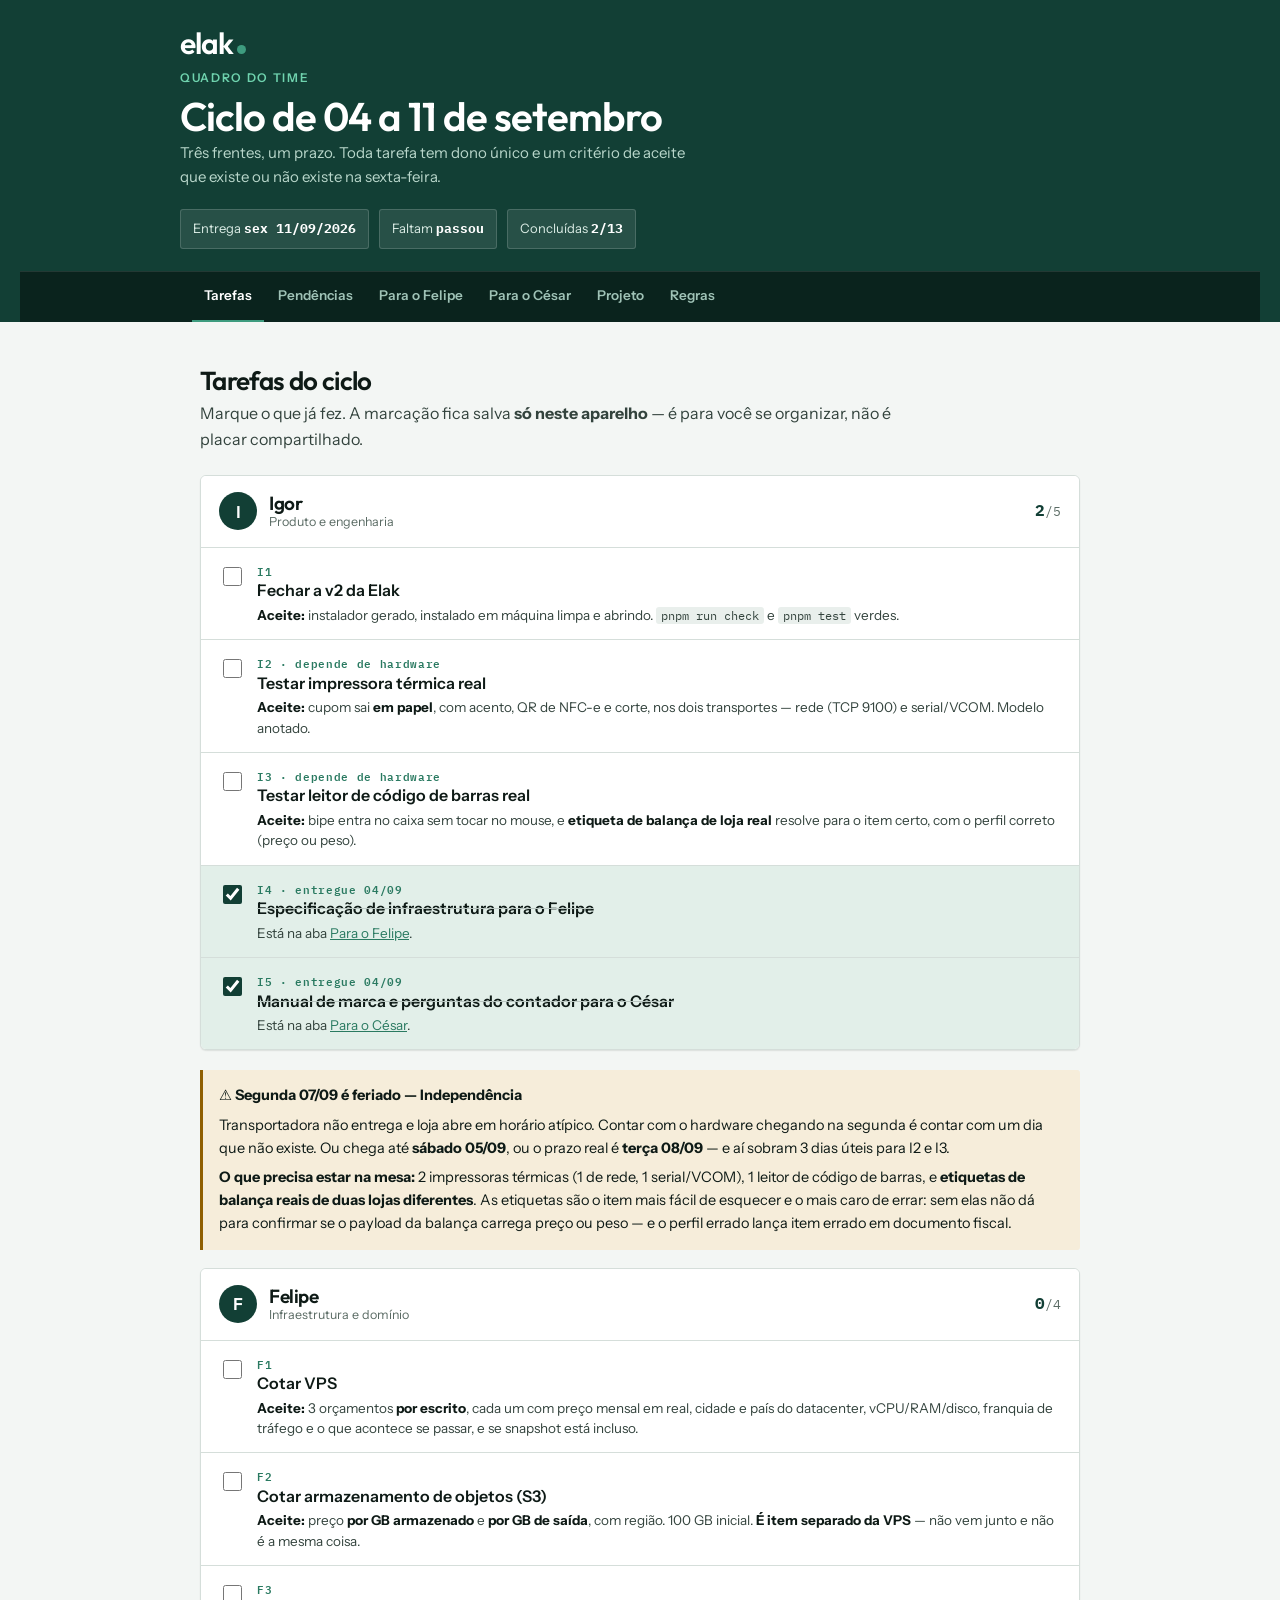
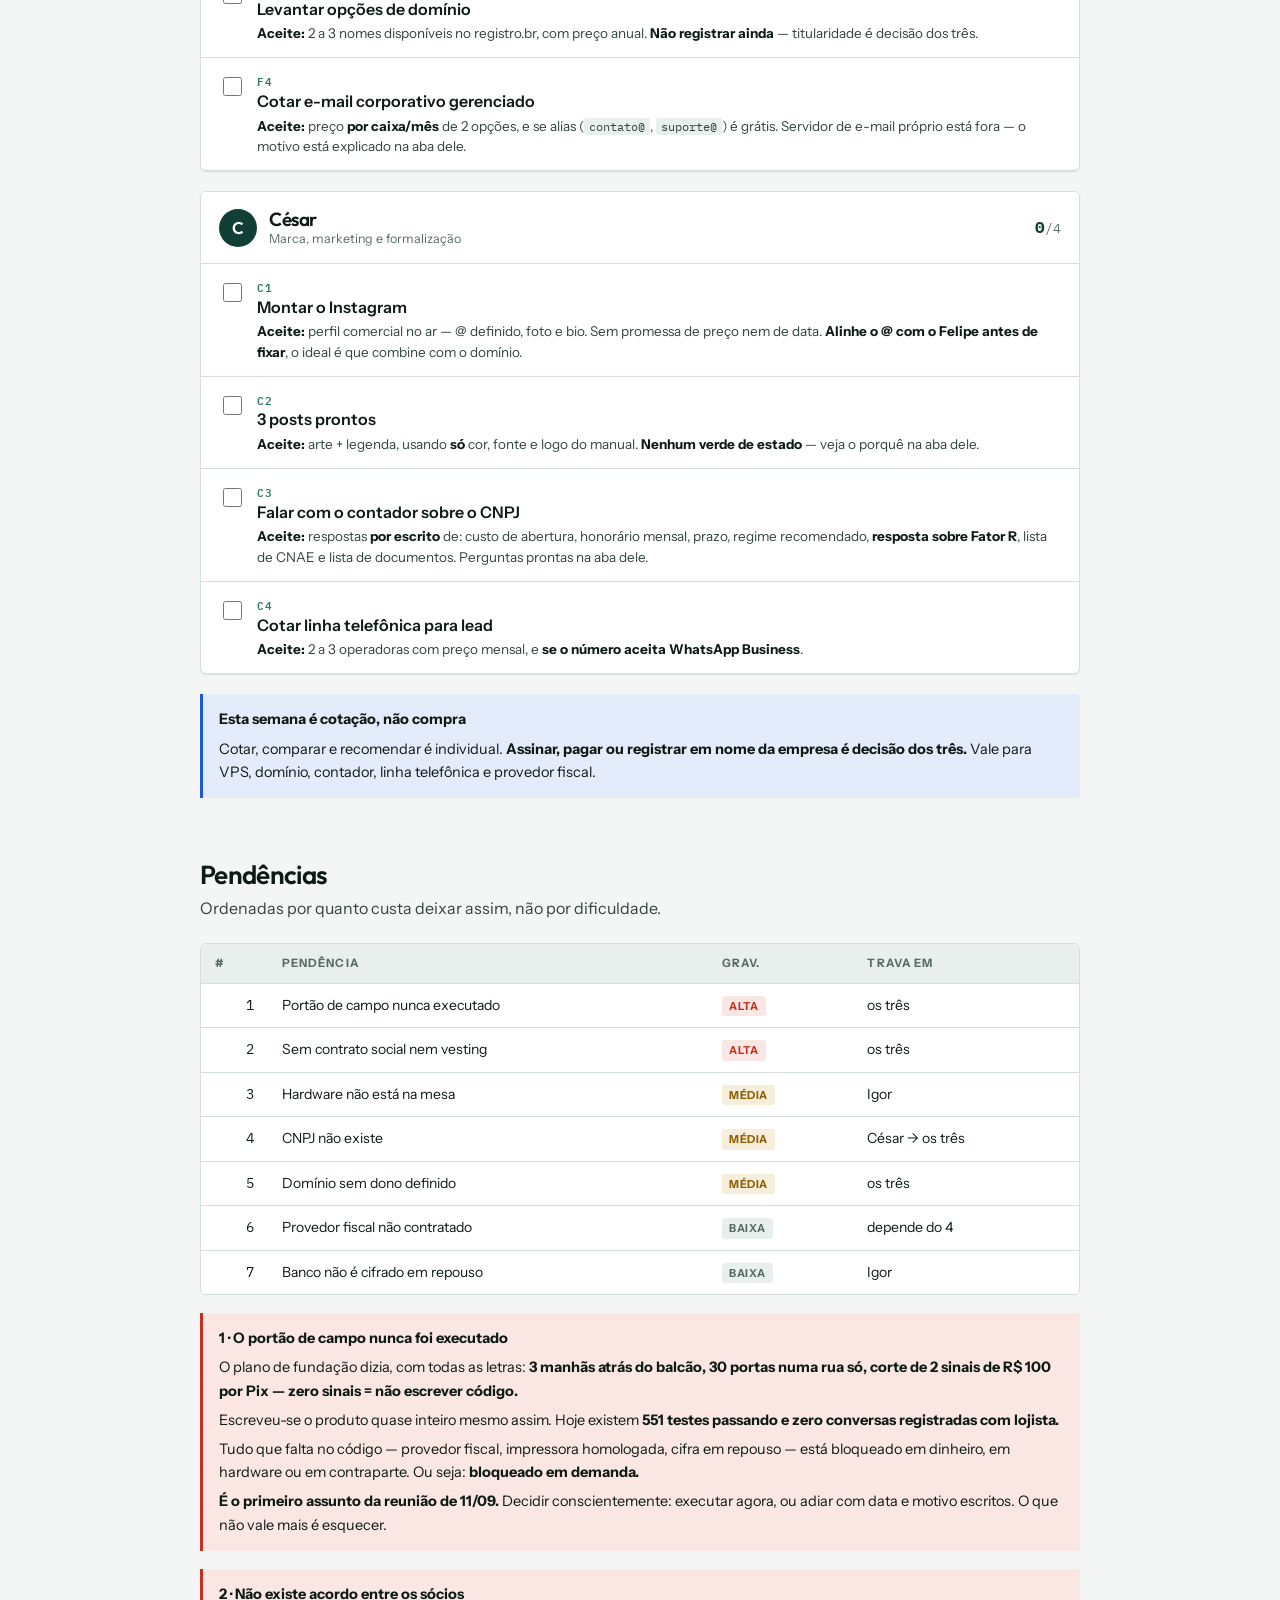
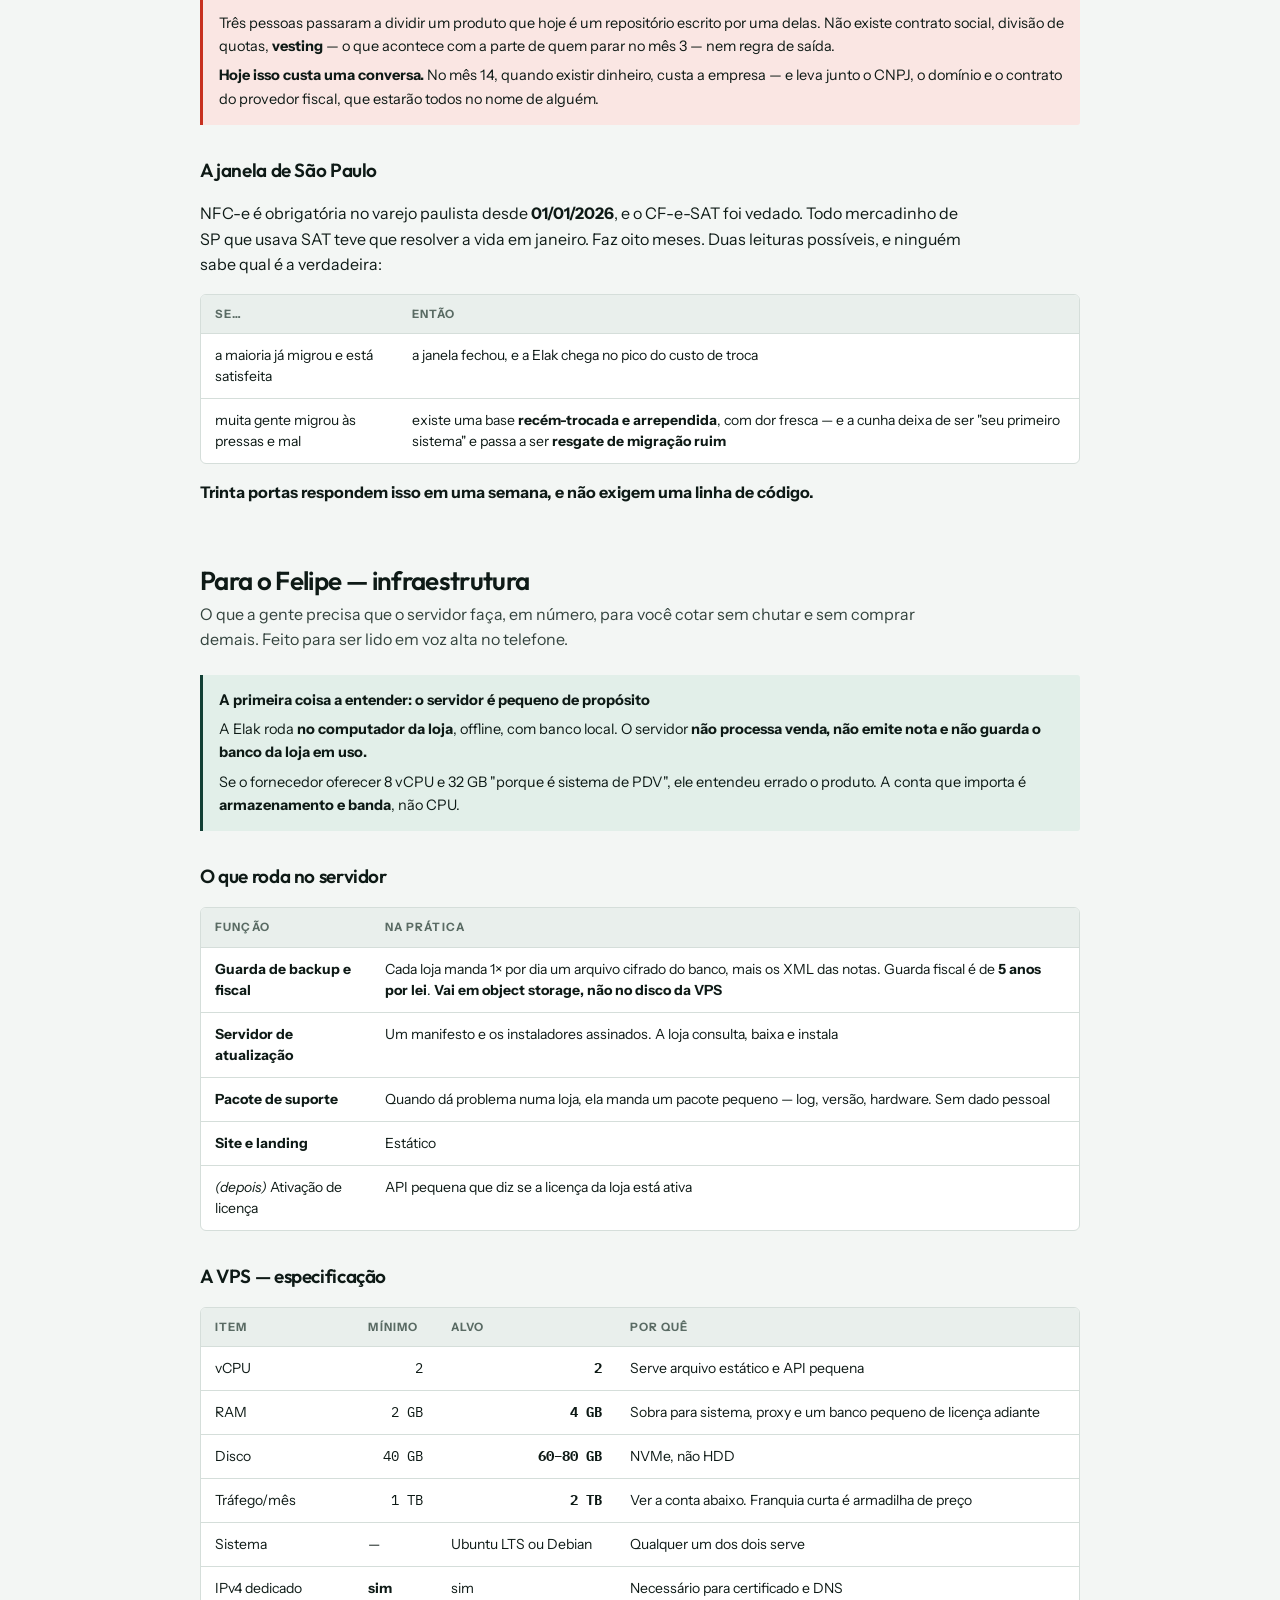
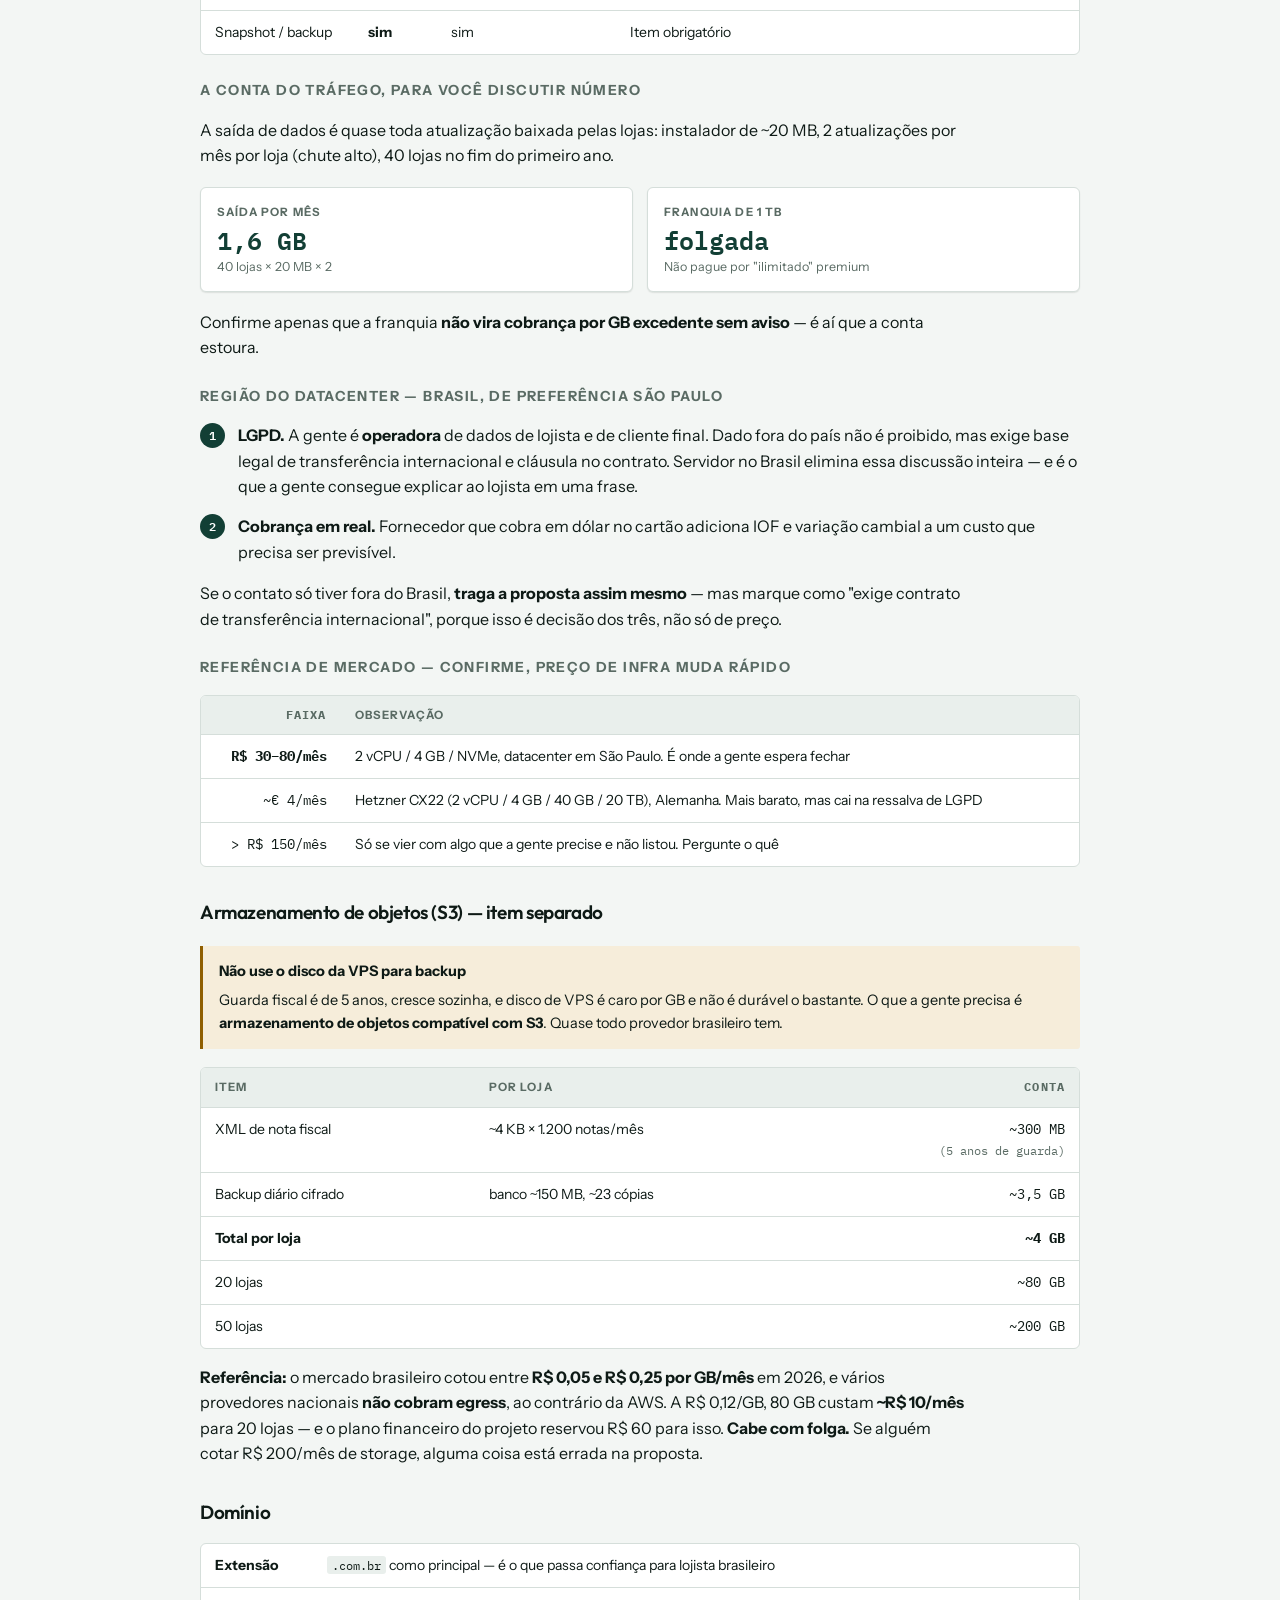
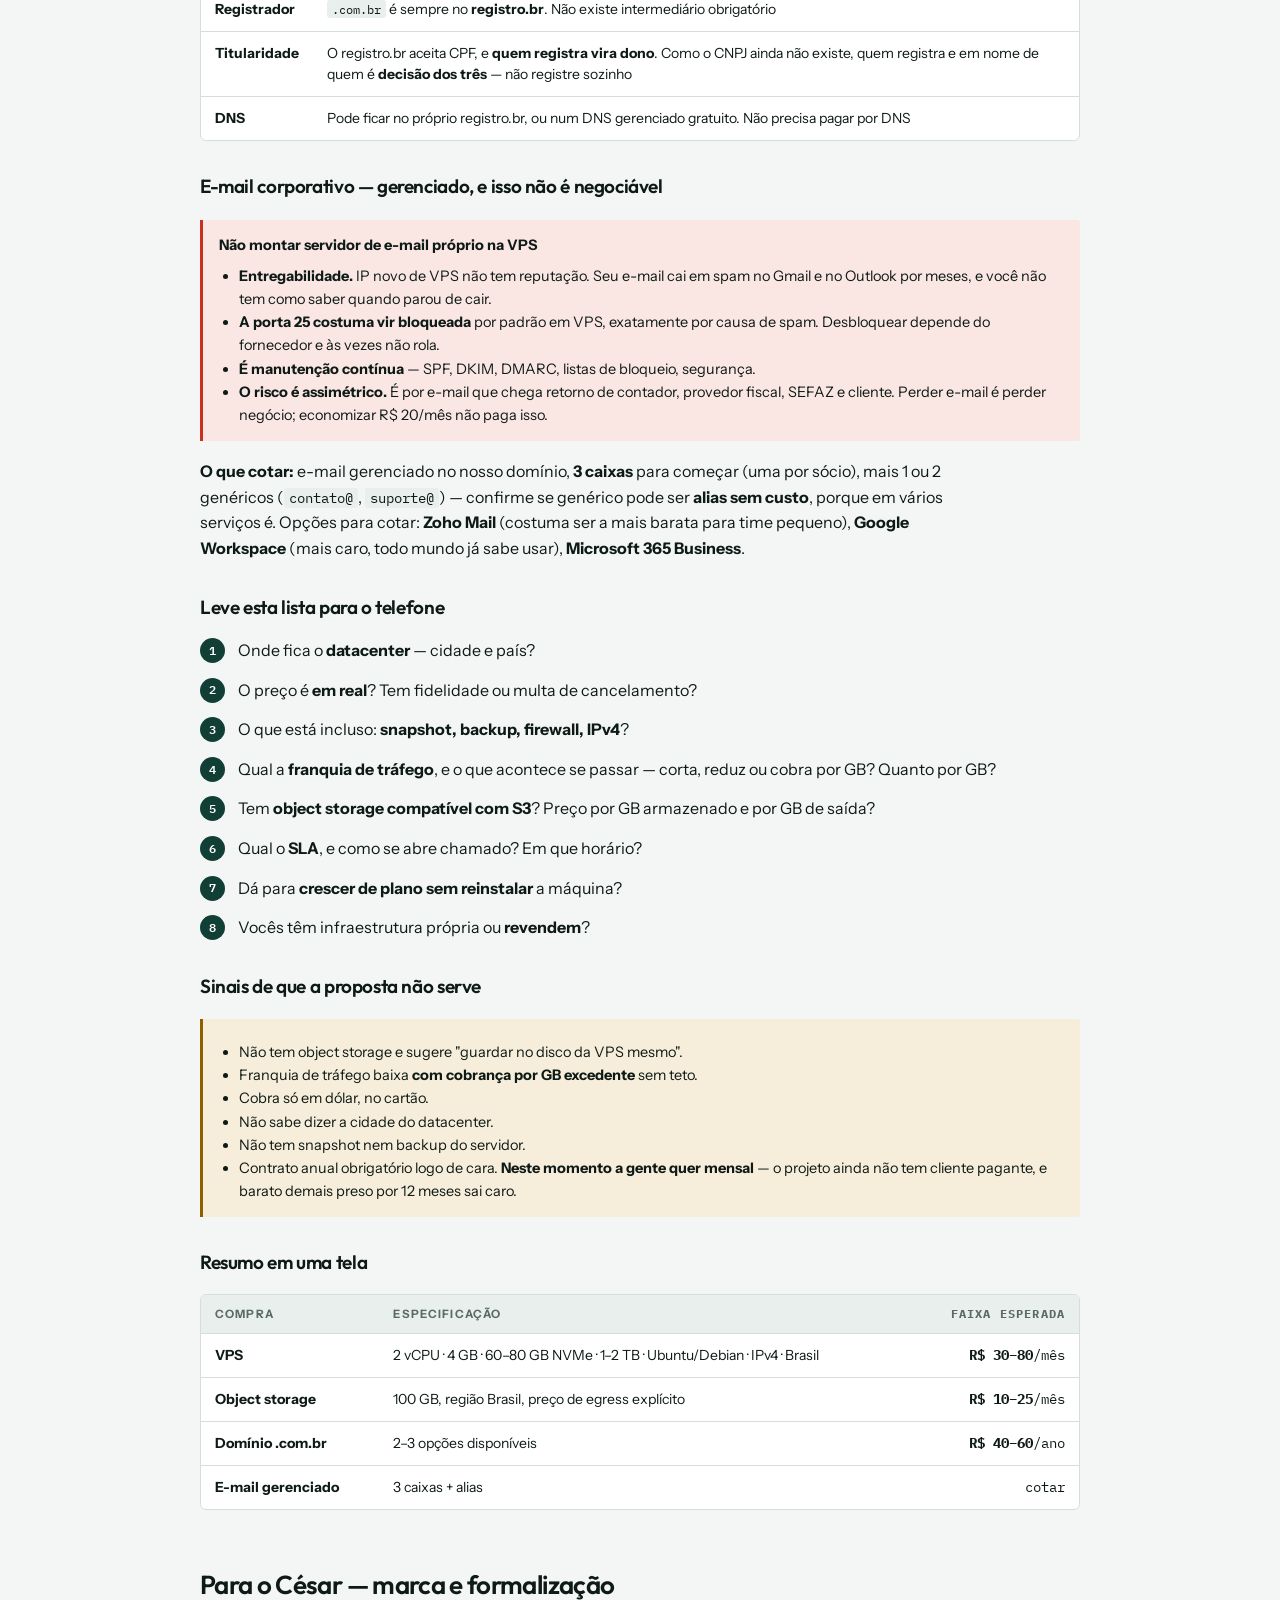
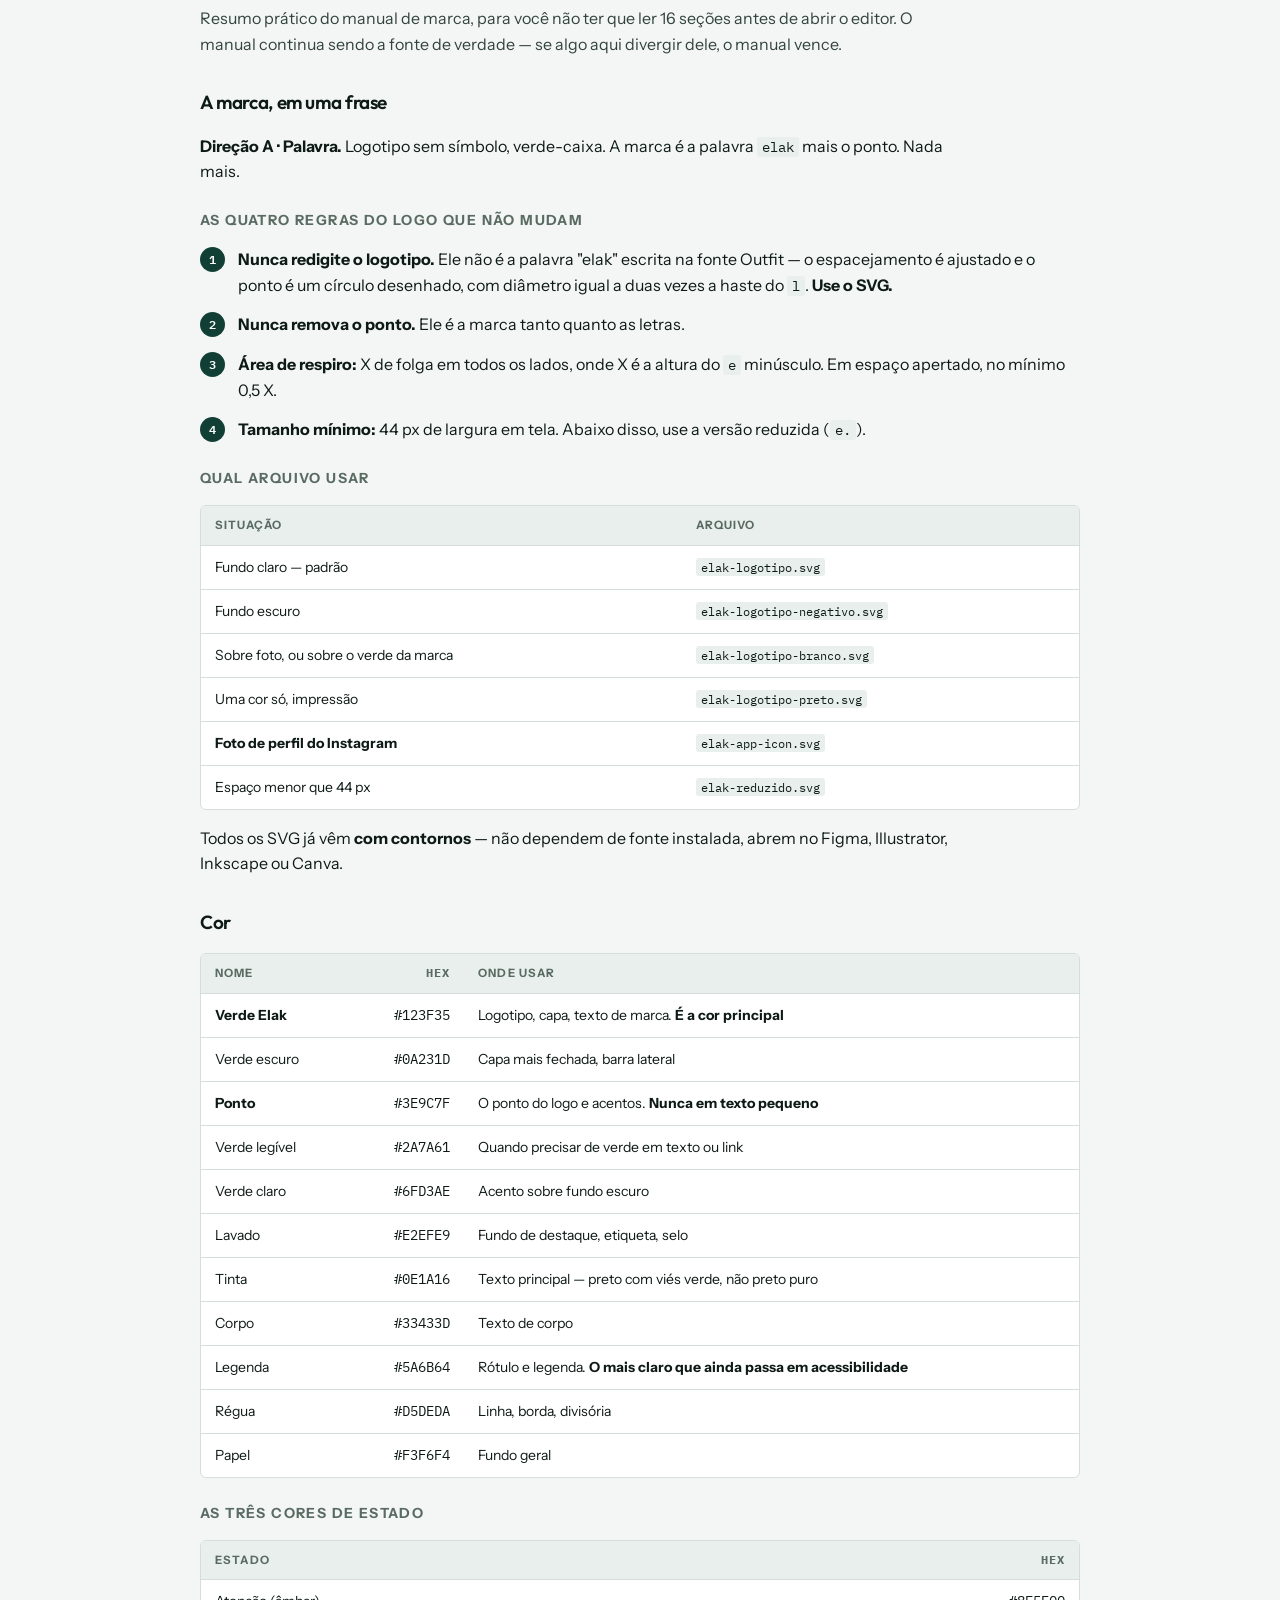
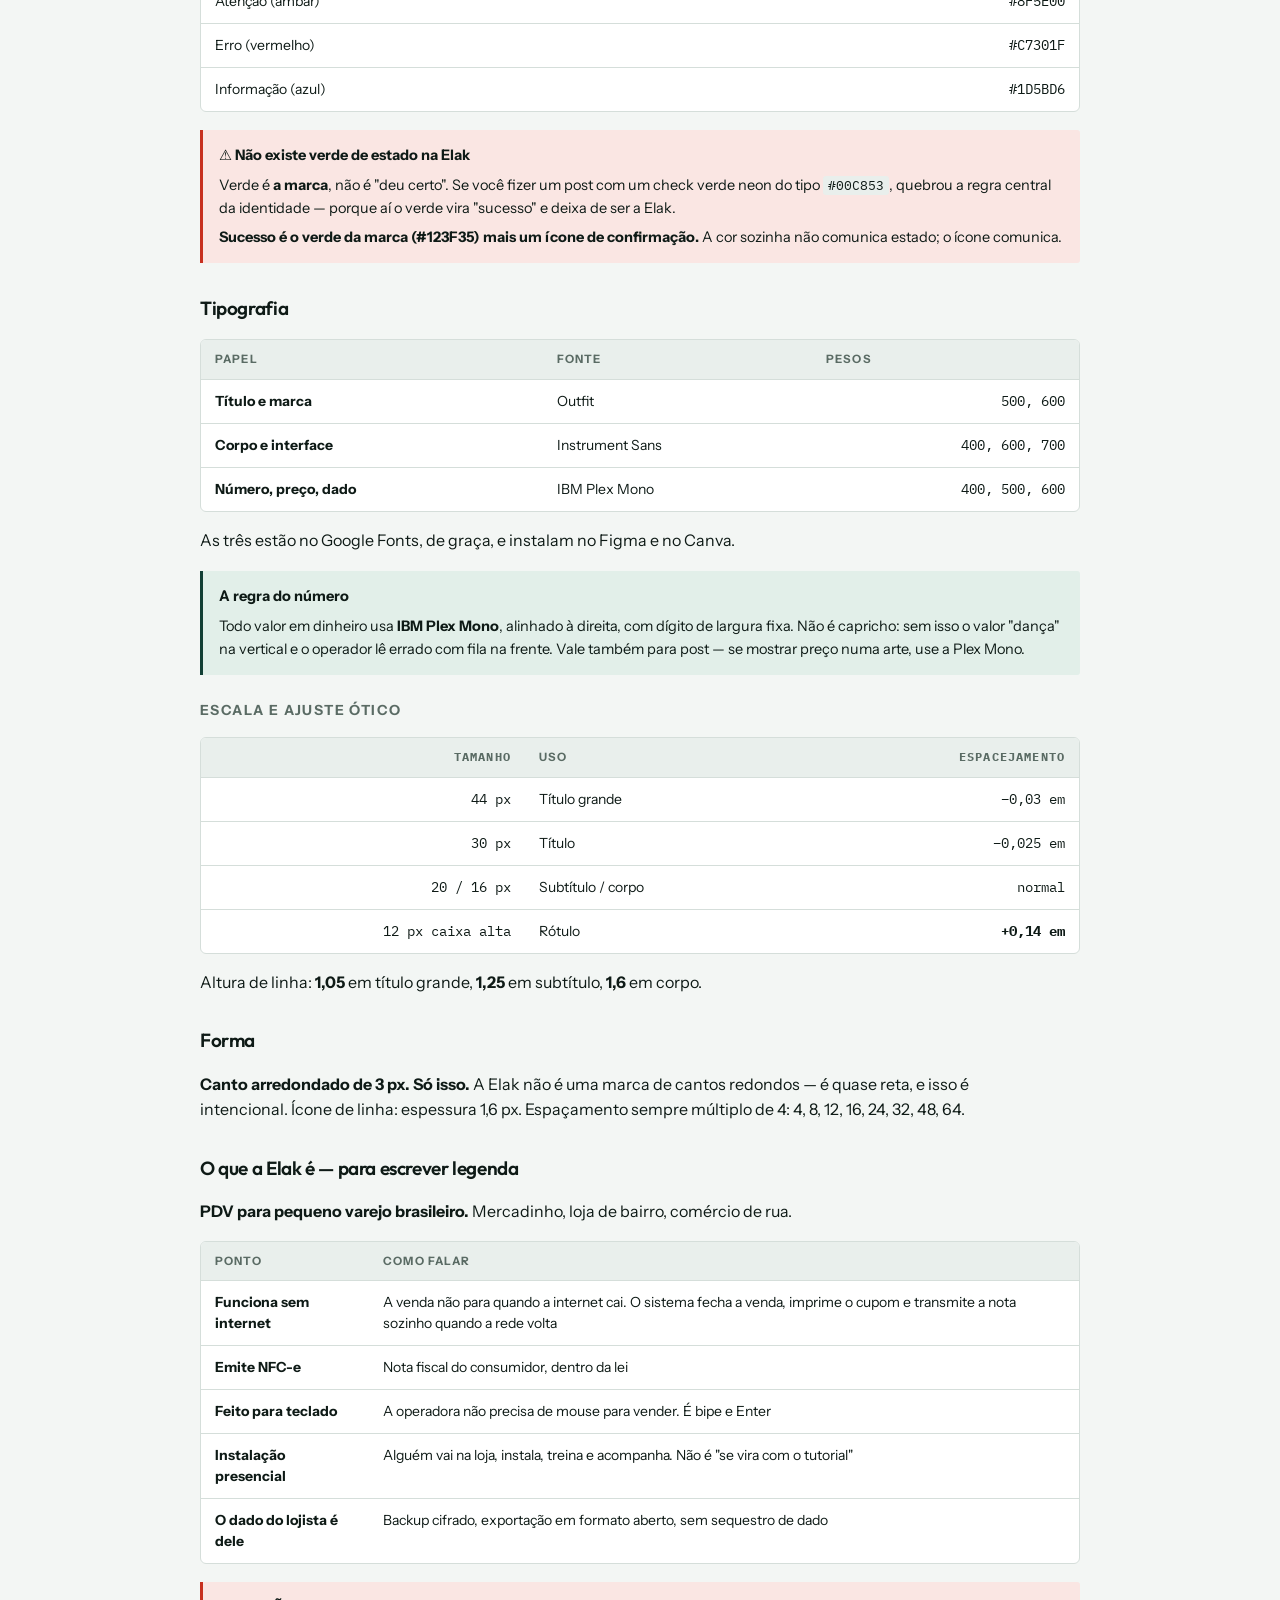
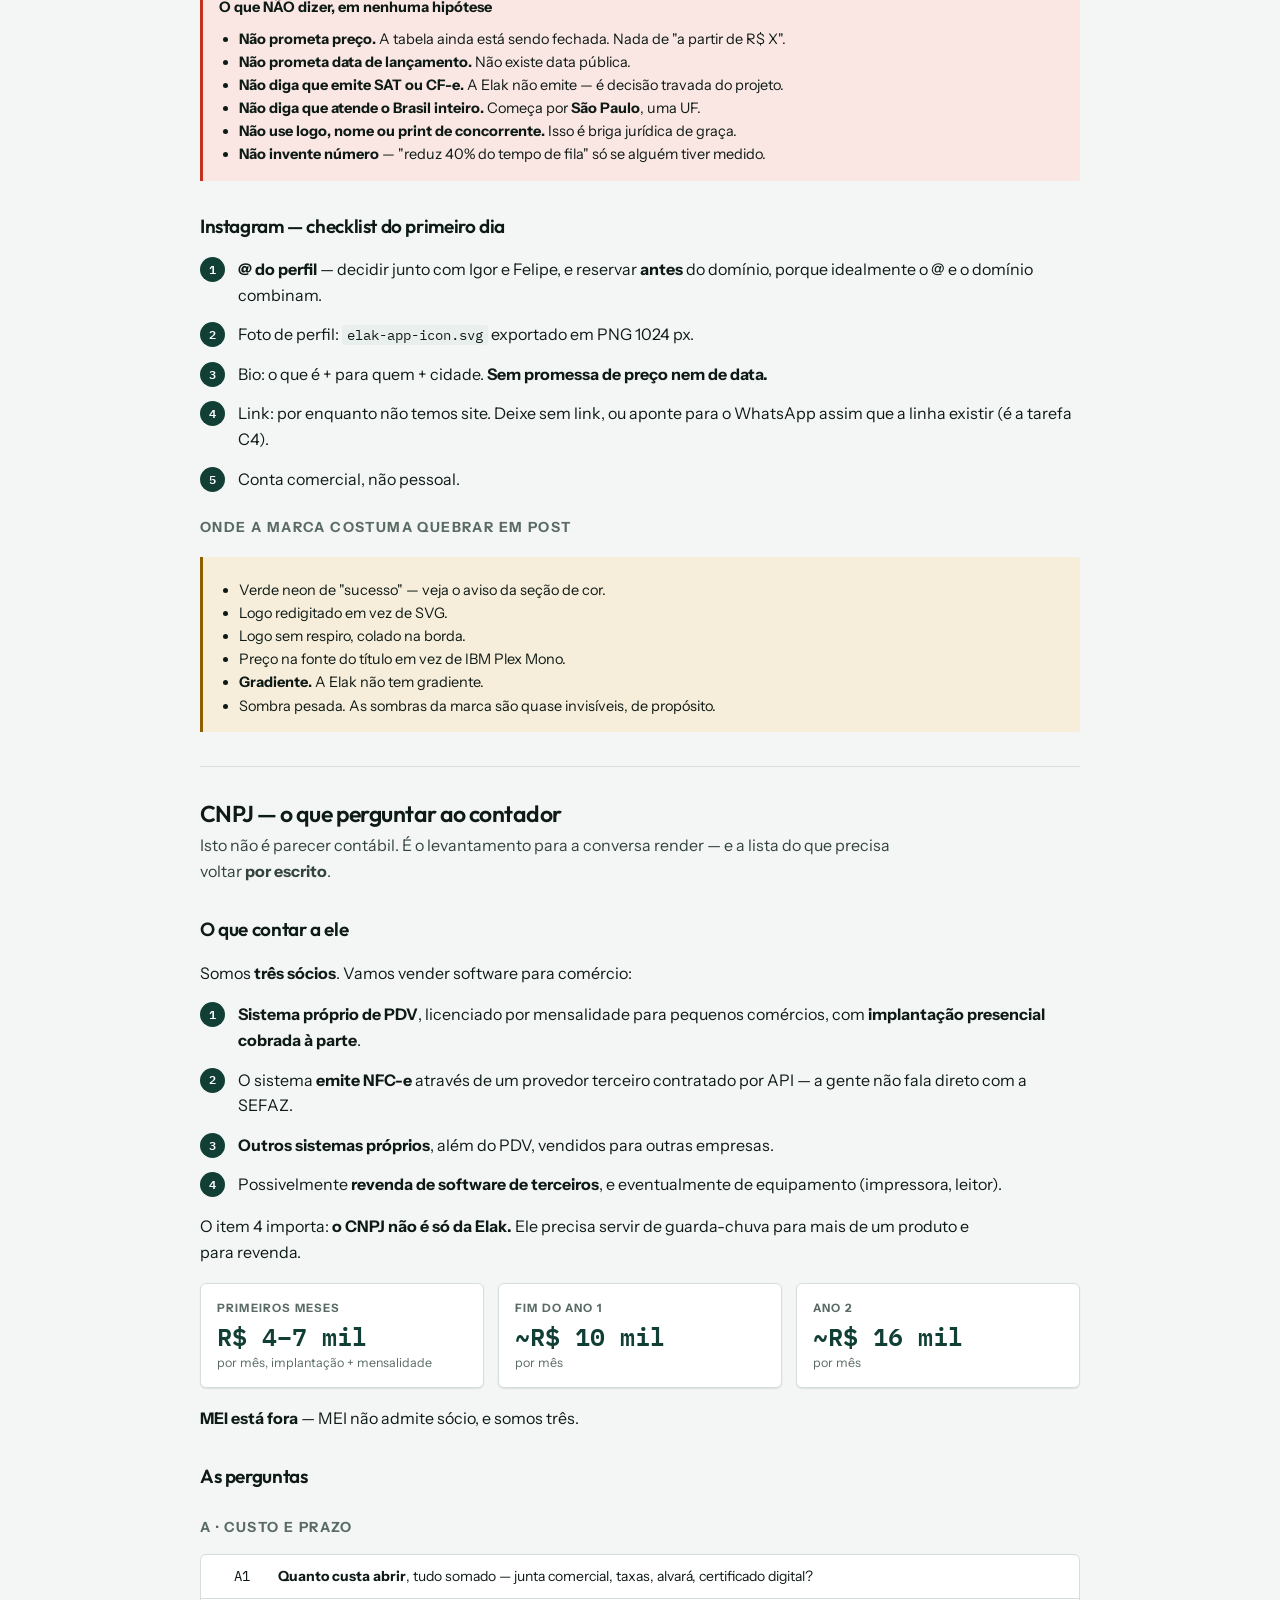
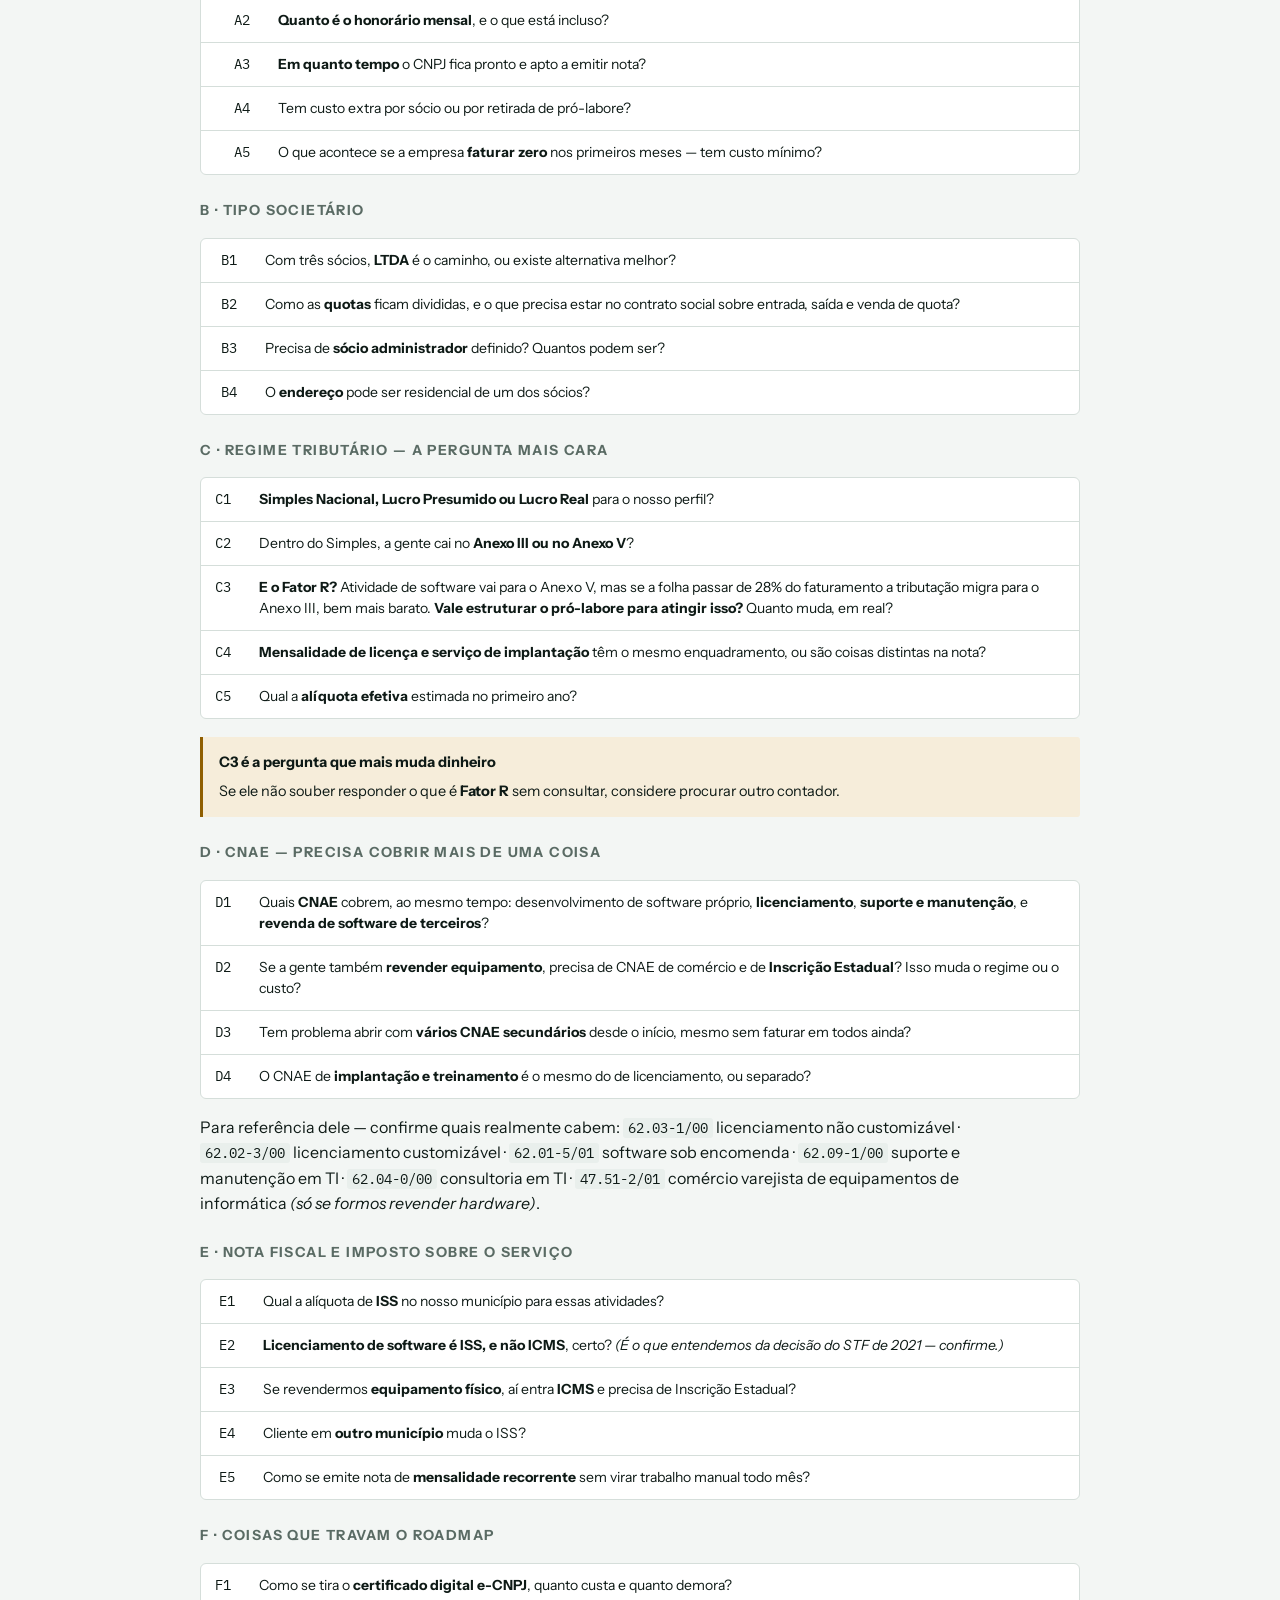
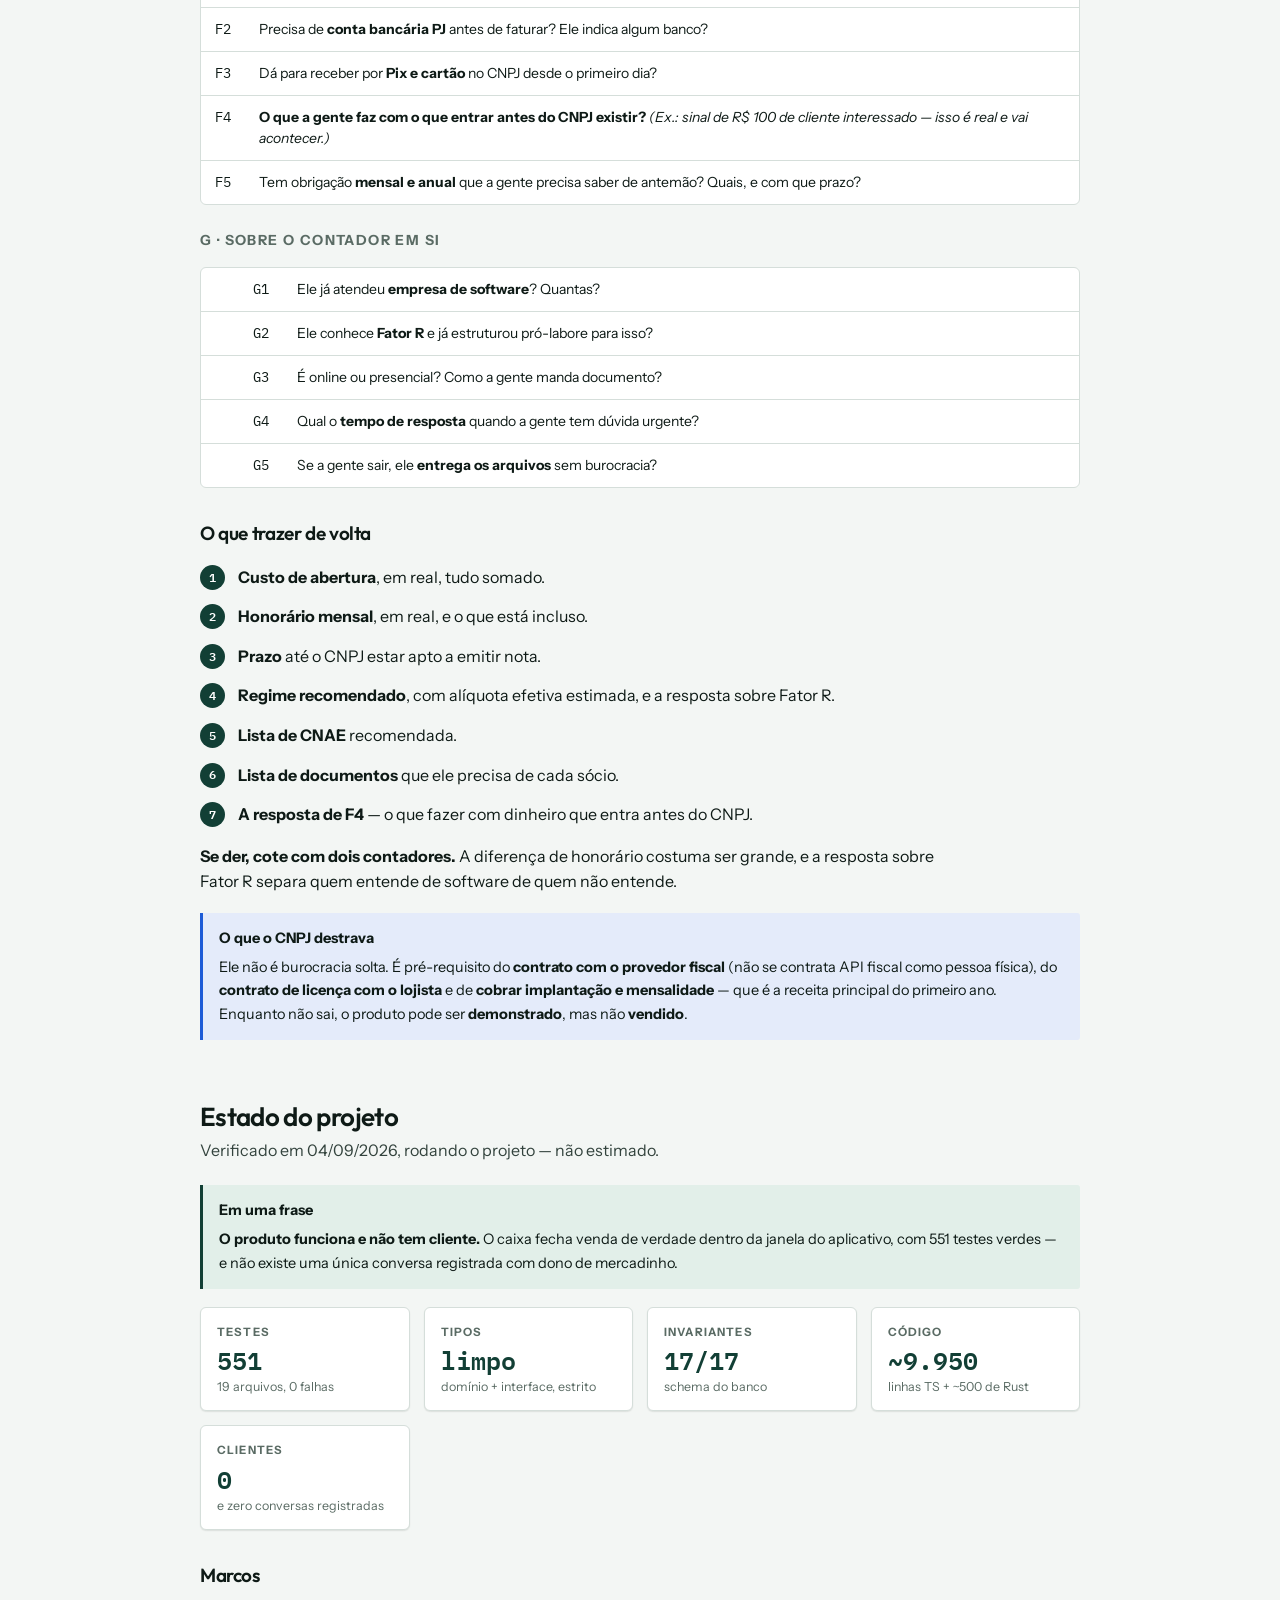
==== index.html @ 56c1b807 "feat: quadro de tarefas do ciclo 04-11/09 Página única para os três sócios acompanharem o ciclo sem " ====
<!doctype html>
<html lang="pt-BR">
<head>
<meta charset="utf-8">
<meta name="viewport" content="width=device-width, initial-scale=1, viewport-fit=cover">
<title>Elak — Tarefas</title>
<meta name="description" content="Quadro de tarefas, prazos e pendências do projeto Elak.">
<meta name="theme-color" content="#123F35">
<link rel="preconnect" href="https://fonts.googleapis.com">
<link rel="preconnect" href="https://fonts.gstatic.com" crossorigin>
<link rel="stylesheet" href="https://fonts.googleapis.com/css2?family=IBM+Plex+Mono:wght@400;500;600&family=Instrument+Sans:wght@400;600;700&family=Outfit:wght@500;600&display=swap">
<link rel="icon" href="favicon.svg" type="image/svg+xml">
<style>
:root{
  --green:#123F35; --green-900:#0A231D; --green-mid:#1A5A4A;
  --dot:#3E9C7F; --dot-deep:#2A7A61; --dot-light:#6FD3AE; --wash:#E2EFE9;
  --ink:#0E1A16; --ink-2:#33433D; --ink-3:#5A6B64;
  --rule:#D5DEDA; --rule-2:#B9C6C1;
  --surface:#fff; --surface-2:#E9EFEC; --paper:#F3F6F4;
  --warning:#8F5E00; --warning-bg:#F6EDDA;
  --danger:#C7301F; --danger-bg:#FAE6E3;
  --info:#1D5BD6; --info-bg:#E4EBFA;
  --f-display:'Outfit',system-ui,sans-serif;
  --f-text:'Instrument Sans','Segoe UI',system-ui,sans-serif;
  --f-data:'IBM Plex Mono',ui-monospace,monospace;
  --r:3px; --r-lg:6px;
  --sh1:0 1px 2px rgba(14,26,22,.06),0 1px 1px rgba(14,26,22,.04);
  --sh2:0 4px 14px rgba(14,26,22,.08),0 1px 3px rgba(14,26,22,.05);
  --max:920px;
}
*{box-sizing:border-box}
html{-webkit-text-size-adjust:100%}
body{
  margin:0;background:var(--paper);color:var(--ink);
  font-family:var(--f-text);font-size:16px;line-height:1.6;
  -webkit-font-smoothing:antialiased;
}
.num{font-family:var(--f-data);font-variant-numeric:tabular-nums;font-feature-settings:"tnum"}

/* ---------- topo ---------- */
header{background:var(--green);color:#fff;padding:28px 20px 0}
.hwrap{max-width:var(--max);margin:0 auto}
.logo{display:flex;align-items:baseline;gap:2px;font-family:var(--f-display);
  font-weight:600;font-size:30px;letter-spacing:-.03em;line-height:1}
.logo b{font-weight:600}
.logo i{width:.30em;height:.30em;border-radius:50%;background:var(--dot);
  display:inline-block;font-style:normal;margin-left:.04em}
.htag{font-size:12px;letter-spacing:.14em;text-transform:uppercase;
  color:var(--dot-light);margin-top:10px;font-weight:600}
h1{font-family:var(--f-display);font-weight:600;letter-spacing:-.025em;
  font-size:clamp(26px,5vw,40px);line-height:1.05;margin:8px 0 4px}
.hsub{color:#B8D6CA;margin:0 0 20px;max-width:52ch;font-size:15px}

.prazo{display:flex;flex-wrap:wrap;gap:10px;margin-bottom:22px}
.chip{background:rgba(255,255,255,.09);border:1px solid rgba(255,255,255,.16);
  border-radius:var(--r);padding:8px 12px;font-size:13px;color:#DCEDE6}
.chip strong{color:#fff;font-family:var(--f-data);font-variant-numeric:tabular-nums}

nav{position:sticky;top:0;z-index:20;background:var(--green-900);
  border-top:1px solid rgba(255,255,255,.10)}
.nwrap{max-width:var(--max);margin:0 auto;display:flex;gap:2px;
  overflow-x:auto;scrollbar-width:none;padding:0 12px}
.nwrap::-webkit-scrollbar{display:none}
nav a{color:#9FC2B6;text-decoration:none;padding:13px 12px;font-size:13.5px;
  font-weight:600;white-space:nowrap;border-bottom:2px solid transparent}
nav a:hover{color:#fff}
nav a.on{color:#fff;border-bottom-color:var(--dot)}

/* ---------- corpo ---------- */
main{max-width:var(--max);margin:0 auto;padding:0 20px 80px}
section{padding-top:44px;scroll-margin-top:52px}
h2{font-family:var(--f-display);font-weight:600;letter-spacing:-.025em;
  font-size:26px;line-height:1.15;margin:0 0 6px}
h3{font-family:var(--f-display);font-weight:600;letter-spacing:-.02em;
  font-size:19px;margin:30px 0 8px}
h4{font-size:14px;letter-spacing:.1em;text-transform:uppercase;color:var(--ink-3);
  margin:24px 0 8px;font-weight:700}
.lead{color:var(--ink-2);margin:0 0 22px;max-width:66ch}
p{max-width:70ch}
a{color:var(--dot-deep)}
hr{border:0;border-top:1px solid var(--rule);margin:34px 0}
code{font-family:var(--f-data);font-size:.88em;background:var(--surface-2);
  padding:1px 5px;border-radius:var(--r)}

/* ---------- cartão de pessoa ---------- */
.pessoa{background:var(--surface);border:1px solid var(--rule);border-radius:var(--r-lg);
  box-shadow:var(--sh1);margin-bottom:20px;overflow:hidden}
.pcab{display:flex;align-items:center;gap:12px;padding:16px 18px;
  border-bottom:1px solid var(--rule);background:var(--surface)}
.av{width:38px;height:38px;border-radius:50%;background:var(--green);color:#fff;
  display:grid;place-items:center;font-family:var(--f-display);font-weight:600;
  font-size:17px;flex:0 0 auto}
.pnome{font-family:var(--f-display);font-weight:600;font-size:19px;letter-spacing:-.02em;line-height:1.2}
.pfrente{font-size:12.5px;color:var(--ink-3);line-height:1.3}
.pconta{margin-left:auto;text-align:right;font-family:var(--f-data);
  font-variant-numeric:tabular-nums;font-size:13px;color:var(--ink-3);white-space:nowrap}
.pconta b{color:var(--green);font-size:16px}

ul.tarefas{list-style:none;margin:0;padding:0}
ul.tarefas li{display:flex;gap:12px;padding:14px 18px;border-bottom:1px solid var(--rule)}
ul.tarefas li:last-child{border-bottom:0}
ul.tarefas li.ok{background:var(--wash)}
.cx{flex:0 0 auto;margin-top:2px}
.cx input{width:19px;height:19px;accent-color:var(--green);cursor:pointer}
.tcorpo{flex:1;min-width:0}
.tid{font-family:var(--f-data);font-size:11px;font-weight:600;color:var(--dot-deep);
  letter-spacing:.06em}
.ttit{font-weight:600;margin:1px 0 3px;line-height:1.35}
li.ok .ttit{text-decoration:line-through;text-decoration-color:var(--rule-2)}
.taceite{font-size:13.5px;color:var(--ink-2);line-height:1.5}
.taceite b{color:var(--ink)}

/* ---------- avisos ---------- */
.aviso{border-left:3px solid var(--warning);background:var(--warning-bg);
  padding:14px 16px;border-radius:0 var(--r) var(--r) 0;margin:18px 0;font-size:14.5px}
.aviso.vermelho{border-left-color:var(--danger);background:var(--danger-bg)}
.aviso.azul{border-left-color:var(--info);background:var(--info-bg)}
.aviso.verde{border-left-color:var(--green);background:var(--wash)}
.aviso strong{display:block;margin-bottom:4px}
.aviso p{margin:6px 0 0;max-width:none}
.aviso ul{margin:8px 0 0;padding-left:20px}

/* ---------- tabela ---------- */
.rolar{overflow-x:auto;-webkit-overflow-scrolling:touch;margin:16px 0;
  border:1px solid var(--rule);border-radius:var(--r-lg);background:var(--surface)}
table{border-collapse:collapse;width:100%;font-size:14px;min-width:440px}
th{background:var(--surface-2);text-align:left;padding:10px 14px;font-size:11.5px;
  letter-spacing:.1em;text-transform:uppercase;color:var(--ink-3);font-weight:700;
  border-bottom:1px solid var(--rule);white-space:nowrap}
td{padding:11px 14px;border-bottom:1px solid var(--rule);vertical-align:top;line-height:1.5}
tr:last-child td{border-bottom:0}
td.n,th.n{font-family:var(--f-data);font-variant-numeric:tabular-nums;text-align:right;white-space:nowrap}

/* ---------- selos ---------- */
.selo{display:inline-block;font-size:11px;font-weight:700;letter-spacing:.06em;
  text-transform:uppercase;padding:2px 7px;border-radius:var(--r);white-space:nowrap}
.s-ok{background:var(--wash);color:var(--green)}
.s-and{background:var(--info-bg);color:var(--info)}
.s-esp{background:var(--surface-2);color:var(--ink-3)}
.s-risco{background:var(--warning-bg);color:var(--warning)}
.s-parado{background:var(--danger-bg);color:var(--danger)}

/* ---------- grade ---------- */
.grade{display:grid;gap:14px;grid-template-columns:repeat(auto-fit,minmax(190px,1fr));margin:18px 0}
.cart{background:var(--surface);border:1px solid var(--rule);border-radius:var(--r-lg);
  padding:15px 16px;box-shadow:var(--sh1)}
.cart .k{font-size:11.5px;letter-spacing:.1em;text-transform:uppercase;
  color:var(--ink-3);font-weight:700}
.cart .v{font-family:var(--f-data);font-variant-numeric:tabular-nums;
  font-size:25px;font-weight:600;color:var(--green);line-height:1.15;margin-top:5px}
.cart .d{font-size:12.5px;color:var(--ink-3);margin-top:3px;line-height:1.4}

/* ---------- passos ---------- */
ol.passos{counter-reset:p;list-style:none;padding:0;margin:16px 0}
ol.passos li{counter-increment:p;position:relative;padding-left:38px;margin-bottom:14px}
ol.passos li::before{content:counter(p);position:absolute;left:0;top:0;
  width:25px;height:25px;border-radius:50%;background:var(--green);color:#fff;
  display:grid;place-items:center;font-family:var(--f-data);font-size:12px;font-weight:600}

footer{border-top:1px solid var(--rule);background:var(--surface);
  padding:26px 20px;color:var(--ink-3);font-size:13px}
.fwrap{max-width:var(--max);margin:0 auto;display:flex;flex-wrap:wrap;gap:12px;
  align-items:center;justify-content:space-between}

@media (prefers-color-scheme:dark){
  :root:not([data-theme="light"]){
    --paper:#0B1512; --surface:#111E1A; --surface-2:#16241F;
    --ink:#E8F0EC; --ink-2:#BCCCC5; --ink-3:#8CA39A;
    --rule:#22332D; --rule-2:#2E453D; --wash:#16302A;
    --warning-bg:#2A2213; --danger-bg:#2E1815; --info-bg:#131F35;
    --dot-deep:#6FD3AE;
  }
  :root:not([data-theme="light"]) .avaliar{color:var(--ink-2)}
}
</style>
</head>
<body>

<header>
  <div class="hwrap">
    <div class="logo"><b>elak</b><i></i></div>
    <div class="htag">Quadro do time</div>
    <h1>Ciclo de 04 a 11 de setembro</h1>
    <p class="hsub">Três frentes, um prazo. Toda tarefa tem dono único e um critério de aceite
      que existe ou não existe na sexta-feira.</p>
    <div class="prazo">
      <span class="chip">Entrega <strong>sex 11/09/2026</strong></span>
      <span class="chip">Faltam <strong id="dias">—</strong></span>
      <span class="chip">Concluídas <strong id="placar">—</strong></span>
    </div>
  </div>
  <nav>
    <div class="nwrap">
      <a href="#tarefas" class="on">Tarefas</a>
      <a href="#pendencias">Pendências</a>
      <a href="#felipe">Para o Felipe</a>
      <a href="#cesar">Para o César</a>
      <a href="#projeto">Projeto</a>
      <a href="#regras">Regras</a>
    </div>
  </nav>
</header>

<main>

<!-- ====================== TAREFAS ====================== -->
<section id="tarefas">
  <h2>Tarefas do ciclo</h2>
  <p class="lead">Marque o que já fez. A marcação fica salva <b>só neste aparelho</b> — é para
    você se organizar, não é placar compartilhado.</p>

  <!-- IGOR -->
  <div class="pessoa">
    <div class="pcab">
      <div class="av">I</div>
      <div>
        <div class="pnome">Igor</div>
        <div class="pfrente">Produto e engenharia</div>
      </div>
      <div class="pconta"><b data-conta="igor">0</b>/5</div>
    </div>
    <ul class="tarefas" data-dono="igor">
      <li data-id="I1">
        <span class="cx"><input type="checkbox"></span>
        <div class="tcorpo">
          <div class="tid">I1</div>
          <div class="ttit">Fechar a v2 da Elak</div>
          <div class="taceite"><b>Aceite:</b> instalador gerado, instalado em máquina limpa e
            abrindo. <code>pnpm run check</code> e <code>pnpm test</code> verdes.</div>
        </div>
      </li>
      <li data-id="I2">
        <span class="cx"><input type="checkbox"></span>
        <div class="tcorpo">
          <div class="tid">I2 · depende de hardware</div>
          <div class="ttit">Testar impressora térmica real</div>
          <div class="taceite"><b>Aceite:</b> cupom sai <b>em papel</b>, com acento, QR de NFC-e
            e corte, nos dois transportes — rede (TCP 9100) e serial/VCOM. Modelo anotado.</div>
        </div>
      </li>
      <li data-id="I3">
        <span class="cx"><input type="checkbox"></span>
        <div class="tcorpo">
          <div class="tid">I3 · depende de hardware</div>
          <div class="ttit">Testar leitor de código de barras real</div>
          <div class="taceite"><b>Aceite:</b> bipe entra no caixa sem tocar no mouse, e
            <b>etiqueta de balança de loja real</b> resolve para o item certo, com o perfil
            correto (preço ou peso).</div>
        </div>
      </li>
      <li data-id="I4" class="ok">
        <span class="cx"><input type="checkbox" checked></span>
        <div class="tcorpo">
          <div class="tid">I4 · entregue 04/09</div>
          <div class="ttit">Especificação de infraestrutura para o Felipe</div>
          <div class="taceite">Está na aba <a href="#felipe">Para o Felipe</a>.</div>
        </div>
      </li>
      <li data-id="I5" class="ok">
        <span class="cx"><input type="checkbox" checked></span>
        <div class="tcorpo">
          <div class="tid">I5 · entregue 04/09</div>
          <div class="ttit">Manual de marca e perguntas do contador para o César</div>
          <div class="taceite">Está na aba <a href="#cesar">Para o César</a>.</div>
        </div>
      </li>
    </ul>
  </div>

  <div class="aviso">
    <strong>⚠️ Segunda 07/09 é feriado — Independência</strong>
    <p>Transportadora não entrega e loja abre em horário atípico. Contar com o hardware
      chegando na segunda é contar com um dia que não existe. Ou chega até <b>sábado 05/09</b>,
      ou o prazo real é <b>terça 08/09</b> — e aí sobram 3 dias úteis para I2 e I3.</p>
    <p><b>O que precisa estar na mesa:</b> 2 impressoras térmicas (1 de rede, 1 serial/VCOM),
      1 leitor de código de barras, e <b>etiquetas de balança reais de duas lojas diferentes</b>.
      As etiquetas são o item mais fácil de esquecer e o mais caro de errar: sem elas não dá
      para confirmar se o payload da balança carrega preço ou peso — e o perfil errado lança
      item errado em documento fiscal.</p>
  </div>

  <!-- FELIPE -->
  <div class="pessoa">
    <div class="pcab">
      <div class="av">F</div>
      <div>
        <div class="pnome">Felipe</div>
        <div class="pfrente">Infraestrutura e domínio</div>
      </div>
      <div class="pconta"><b data-conta="felipe">0</b>/4</div>
    </div>
    <ul class="tarefas" data-dono="felipe">
      <li data-id="F1">
        <span class="cx"><input type="checkbox"></span>
        <div class="tcorpo">
          <div class="tid">F1</div>
          <div class="ttit">Cotar VPS</div>
          <div class="taceite"><b>Aceite:</b> 3 orçamentos <b>por escrito</b>, cada um com preço
            mensal em real, cidade e país do datacenter, vCPU/RAM/disco, franquia de tráfego e o
            que acontece se passar, e se snapshot está incluso.</div>
        </div>
      </li>
      <li data-id="F2">
        <span class="cx"><input type="checkbox"></span>
        <div class="tcorpo">
          <div class="tid">F2</div>
          <div class="ttit">Cotar armazenamento de objetos (S3)</div>
          <div class="taceite"><b>Aceite:</b> preço <b>por GB armazenado</b> e <b>por GB de
            saída</b>, com região. 100&nbsp;GB inicial. <b>É item separado da VPS</b> — não vem
            junto e não é a mesma coisa.</div>
        </div>
      </li>
      <li data-id="F3">
        <span class="cx"><input type="checkbox"></span>
        <div class="tcorpo">
          <div class="tid">F3</div>
          <div class="ttit">Levantar opções de domínio</div>
          <div class="taceite"><b>Aceite:</b> 2 a 3 nomes disponíveis no registro.br, com preço
            anual. <b>Não registrar ainda</b> — titularidade é decisão dos três.</div>
        </div>
      </li>
      <li data-id="F4">
        <span class="cx"><input type="checkbox"></span>
        <div class="tcorpo">
          <div class="tid">F4</div>
          <div class="ttit">Cotar e-mail corporativo gerenciado</div>
          <div class="taceite"><b>Aceite:</b> preço <b>por caixa/mês</b> de 2 opções, e se alias
            (<code>contato@</code>, <code>suporte@</code>) é grátis. Servidor de e-mail próprio
            está fora — o motivo está explicado na aba dele.</div>
        </div>
      </li>
    </ul>
  </div>

  <!-- CÉSAR -->
  <div class="pessoa">
    <div class="pcab">
      <div class="av">C</div>
      <div>
        <div class="pnome">César</div>
        <div class="pfrente">Marca, marketing e formalização</div>
      </div>
      <div class="pconta"><b data-conta="cesar">0</b>/4</div>
    </div>
    <ul class="tarefas" data-dono="cesar">
      <li data-id="C1">
        <span class="cx"><input type="checkbox"></span>
        <div class="tcorpo">
          <div class="tid">C1</div>
          <div class="ttit">Montar o Instagram</div>
          <div class="taceite"><b>Aceite:</b> perfil comercial no ar — @ definido, foto e bio.
            Sem promessa de preço nem de data. <b>Alinhe o @ com o Felipe antes de fixar</b>, o
            ideal é que combine com o domínio.</div>
        </div>
      </li>
      <li data-id="C2">
        <span class="cx"><input type="checkbox"></span>
        <div class="tcorpo">
          <div class="tid">C2</div>
          <div class="ttit">3 posts prontos</div>
          <div class="taceite"><b>Aceite:</b> arte + legenda, usando <b>só</b> cor, fonte e logo
            do manual. <b>Nenhum verde de estado</b> — veja o porquê na aba dele.</div>
        </div>
      </li>
      <li data-id="C3">
        <span class="cx"><input type="checkbox"></span>
        <div class="tcorpo">
          <div class="tid">C3</div>
          <div class="ttit">Falar com o contador sobre o CNPJ</div>
          <div class="taceite"><b>Aceite:</b> respostas <b>por escrito</b> de: custo de abertura,
            honorário mensal, prazo, regime recomendado, <b>resposta sobre Fator R</b>, lista de
            CNAE e lista de documentos. Perguntas prontas na aba dele.</div>
        </div>
      </li>
      <li data-id="C4">
        <span class="cx"><input type="checkbox"></span>
        <div class="tcorpo">
          <div class="tid">C4</div>
          <div class="ttit">Cotar linha telefônica para lead</div>
          <div class="taceite"><b>Aceite:</b> 2 a 3 operadoras com preço mensal, e <b>se o número
            aceita WhatsApp Business</b>.</div>
        </div>
      </li>
    </ul>
  </div>

  <div class="aviso azul">
    <strong>Esta semana é cotação, não compra</strong>
    <p>Cotar, comparar e recomendar é individual. <b>Assinar, pagar ou registrar em nome da
      empresa é decisão dos três.</b> Vale para VPS, domínio, contador, linha telefônica e
      provedor fiscal.</p>
  </div>
</section>

<!-- ====================== PENDÊNCIAS ====================== -->
<section id="pendencias">
  <h2>Pendências</h2>
  <p class="lead">Ordenadas por quanto custa deixar assim, não por dificuldade.</p>

  <div class="rolar">
    <table>
      <thead><tr><th>#</th><th>Pendência</th><th>Grav.</th><th>Trava em</th></tr></thead>
      <tbody>
        <tr><td class="n">1</td><td>Portão de campo nunca executado</td><td><span class="selo s-parado">alta</span></td><td>os três</td></tr>
        <tr><td class="n">2</td><td>Sem contrato social nem vesting</td><td><span class="selo s-parado">alta</span></td><td>os três</td></tr>
        <tr><td class="n">3</td><td>Hardware não está na mesa</td><td><span class="selo s-risco">média</span></td><td>Igor</td></tr>
        <tr><td class="n">4</td><td>CNPJ não existe</td><td><span class="selo s-risco">média</span></td><td>César → os três</td></tr>
        <tr><td class="n">5</td><td>Domínio sem dono definido</td><td><span class="selo s-risco">média</span></td><td>os três</td></tr>
        <tr><td class="n">6</td><td>Provedor fiscal não contratado</td><td><span class="selo s-esp">baixa</span></td><td>depende do 4</td></tr>
        <tr><td class="n">7</td><td>Banco não é cifrado em repouso</td><td><span class="selo s-esp">baixa</span></td><td>Igor</td></tr>
      </tbody>
    </table>
  </div>

  <div class="aviso vermelho">
    <strong>1 · O portão de campo nunca foi executado</strong>
    <p>O plano de fundação dizia, com todas as letras: <b>3 manhãs atrás do balcão, 30 portas
      numa rua só, corte de 2 sinais de R$&nbsp;100 por Pix — zero sinais = não escrever
      código.</b></p>
    <p>Escreveu-se o produto quase inteiro mesmo assim. Hoje existem <b>551 testes passando e
      zero conversas registradas com lojista.</b></p>
    <p>Tudo que falta no código — provedor fiscal, impressora homologada, cifra em repouso —
      está bloqueado em dinheiro, em hardware ou em contraparte. Ou seja: <b>bloqueado em
      demanda.</b></p>
    <p><b>É o primeiro assunto da reunião de 11/09.</b> Decidir conscientemente: executar agora,
      ou adiar com data e motivo escritos. O que não vale mais é esquecer.</p>
  </div>

  <div class="aviso vermelho">
    <strong>2 · Não existe acordo entre os sócios</strong>
    <p>Três pessoas passaram a dividir um produto que hoje é um repositório escrito por uma
      delas. Não existe contrato social, divisão de quotas, <b>vesting</b> — o que acontece com
      a parte de quem parar no mês 3 — nem regra de saída.</p>
    <p><b>Hoje isso custa uma conversa.</b> No mês 14, quando existir dinheiro, custa a empresa —
      e leva junto o CNPJ, o domínio e o contrato do provedor fiscal, que estarão todos no nome
      de alguém.</p>
  </div>

  <h3>A janela de São Paulo</h3>
  <p>NFC-e é obrigatória no varejo paulista desde <b>01/01/2026</b>, e o CF-e-SAT foi vedado.
    Todo mercadinho de SP que usava SAT teve que resolver a vida em janeiro. Faz oito meses.
    Duas leituras possíveis, e ninguém sabe qual é a verdadeira:</p>
  <div class="rolar">
    <table>
      <thead><tr><th>Se…</th><th>Então</th></tr></thead>
      <tbody>
        <tr><td>a maioria já migrou e está satisfeita</td><td>a janela fechou, e a Elak chega no pico do custo de troca</td></tr>
        <tr><td>muita gente migrou às pressas e mal</td><td>existe uma base <b>recém-trocada e arrependida</b>, com dor fresca — e a cunha deixa de ser "seu primeiro sistema" e passa a ser <b>resgate de migração ruim</b></td></tr>
      </tbody>
    </table>
  </div>
  <p><b>Trinta portas respondem isso em uma semana, e não exigem uma linha de código.</b></p>
</section>

<!-- ====================== FELIPE ====================== -->
<section id="felipe">
  <h2>Para o Felipe — infraestrutura</h2>
  <p class="lead">O que a gente precisa que o servidor faça, em número, para você cotar sem
    chutar e sem comprar demais. Feito para ser lido em voz alta no telefone.</p>

  <div class="aviso verde">
    <strong>A primeira coisa a entender: o servidor é pequeno de propósito</strong>
    <p>A Elak roda <b>no computador da loja</b>, offline, com banco local. O servidor
      <b>não processa venda, não emite nota e não guarda o banco da loja em uso.</b></p>
    <p>Se o fornecedor oferecer 8 vCPU e 32&nbsp;GB "porque é sistema de PDV", ele entendeu
      errado o produto. A conta que importa é <b>armazenamento e banda</b>, não CPU.</p>
  </div>

  <h3>O que roda no servidor</h3>
  <div class="rolar">
    <table>
      <thead><tr><th>Função</th><th>Na prática</th></tr></thead>
      <tbody>
        <tr><td><b>Guarda de backup e fiscal</b></td><td>Cada loja manda 1× por dia um arquivo cifrado do banco, mais os XML das notas. Guarda fiscal é de <b>5 anos por lei</b>. <b>Vai em object storage, não no disco da VPS</b></td></tr>
        <tr><td><b>Servidor de atualização</b></td><td>Um manifesto e os instaladores assinados. A loja consulta, baixa e instala</td></tr>
        <tr><td><b>Pacote de suporte</b></td><td>Quando dá problema numa loja, ela manda um pacote pequeno — log, versão, hardware. Sem dado pessoal</td></tr>
        <tr><td><b>Site e landing</b></td><td>Estático</td></tr>
        <tr><td><i>(depois)</i> Ativação de licença</td><td>API pequena que diz se a licença da loja está ativa</td></tr>
      </tbody>
    </table>
  </div>

  <h3>A VPS — especificação</h3>
  <div class="rolar">
    <table>
      <thead><tr><th>Item</th><th>Mínimo</th><th>Alvo</th><th>Por quê</th></tr></thead>
      <tbody>
        <tr><td>vCPU</td><td class="n">2</td><td class="n"><b>2</b></td><td>Serve arquivo estático e API pequena</td></tr>
        <tr><td>RAM</td><td class="n">2 GB</td><td class="n"><b>4 GB</b></td><td>Sobra para sistema, proxy e um banco pequeno de licença adiante</td></tr>
        <tr><td>Disco</td><td class="n">40 GB</td><td class="n"><b>60–80 GB</b></td><td>NVMe, não HDD</td></tr>
        <tr><td>Tráfego/mês</td><td class="n">1 TB</td><td class="n"><b>2 TB</b></td><td>Ver a conta abaixo. Franquia curta é armadilha de preço</td></tr>
        <tr><td>Sistema</td><td>—</td><td>Ubuntu LTS ou Debian</td><td>Qualquer um dos dois serve</td></tr>
        <tr><td>IPv4 dedicado</td><td><b>sim</b></td><td>sim</td><td>Necessário para certificado e DNS</td></tr>
        <tr><td>Snapshot / backup</td><td><b>sim</b></td><td>sim</td><td>Item obrigatório</td></tr>
      </tbody>
    </table>
  </div>

  <h4>A conta do tráfego, para você discutir número</h4>
  <p>A saída de dados é quase toda atualização baixada pelas lojas: instalador de ~20&nbsp;MB,
    2 atualizações por mês por loja (chute alto), 40 lojas no fim do primeiro ano.</p>
  <div class="grade">
    <div class="cart"><div class="k">Saída por mês</div><div class="v">1,6 GB</div><div class="d">40 lojas × 20 MB × 2</div></div>
    <div class="cart"><div class="k">Franquia de 1 TB</div><div class="v">folgada</div><div class="d">Não pague por "ilimitado" premium</div></div>
  </div>
  <p>Confirme apenas que a franquia <b>não vira cobrança por GB excedente sem aviso</b> — é aí
    que a conta estoura.</p>

  <h4>Região do datacenter — Brasil, de preferência São Paulo</h4>
  <ol class="passos">
    <li><b>LGPD.</b> A gente é <b>operadora</b> de dados de lojista e de cliente final. Dado
      fora do país não é proibido, mas exige base legal de transferência internacional e
      cláusula no contrato. Servidor no Brasil elimina essa discussão inteira — e é o que a
      gente consegue explicar ao lojista em uma frase.</li>
    <li><b>Cobrança em real.</b> Fornecedor que cobra em dólar no cartão adiciona IOF e variação
      cambial a um custo que precisa ser previsível.</li>
  </ol>
  <p>Se o contato só tiver fora do Brasil, <b>traga a proposta assim mesmo</b> — mas marque
    como "exige contrato de transferência internacional", porque isso é decisão dos três, não
    só de preço.</p>

  <h4>Referência de mercado — confirme, preço de infra muda rápido</h4>
  <div class="rolar">
    <table>
      <thead><tr><th class="n">Faixa</th><th>Observação</th></tr></thead>
      <tbody>
        <tr><td class="n"><b>R$ 30–80/mês</b></td><td>2 vCPU / 4 GB / NVMe, datacenter em São Paulo. É onde a gente espera fechar</td></tr>
        <tr><td class="n">~€ 4/mês</td><td>Hetzner CX22 (2 vCPU / 4 GB / 40 GB / 20 TB), Alemanha. Mais barato, mas cai na ressalva de LGPD</td></tr>
        <tr><td class="n">&gt; R$ 150/mês</td><td>Só se vier com algo que a gente precise e não listou. Pergunte o quê</td></tr>
      </tbody>
    </table>
  </div>

  <h3>Armazenamento de objetos (S3) — item separado</h3>
  <div class="aviso">
    <strong>Não use o disco da VPS para backup</strong>
    <p>Guarda fiscal é de 5 anos, cresce sozinha, e disco de VPS é caro por GB e não é durável
      o bastante. O que a gente precisa é <b>armazenamento de objetos compatível com S3</b>.
      Quase todo provedor brasileiro tem.</p>
  </div>

  <div class="rolar">
    <table>
      <thead><tr><th>Item</th><th>Por loja</th><th class="n">Conta</th></tr></thead>
      <tbody>
        <tr><td>XML de nota fiscal</td><td>~4 KB × 1.200 notas/mês</td><td class="n">~300 MB<br><span style="font-size:12px;color:var(--ink-3)">(5 anos de guarda)</span></td></tr>
        <tr><td>Backup diário cifrado</td><td>banco ~150 MB, ~23 cópias</td><td class="n">~3,5 GB</td></tr>
        <tr><td><b>Total por loja</b></td><td></td><td class="n"><b>~4 GB</b></td></tr>
        <tr><td>20 lojas</td><td></td><td class="n">~80 GB</td></tr>
        <tr><td>50 lojas</td><td></td><td class="n">~200 GB</td></tr>
      </tbody>
    </table>
  </div>

  <p><b>Referência:</b> o mercado brasileiro cotou entre <b>R$ 0,05 e R$ 0,25 por GB/mês</b> em
    2026, e vários provedores nacionais <b>não cobram egress</b>, ao contrário da AWS. A
    R$ 0,12/GB, 80&nbsp;GB custam <b>~R$ 10/mês</b> para 20 lojas — e o plano financeiro do
    projeto reservou R$ 60 para isso. <b>Cabe com folga.</b> Se alguém cotar R$ 200/mês de
    storage, alguma coisa está errada na proposta.</p>

  <h3>Domínio</h3>
  <div class="rolar">
    <table>
      <tbody>
        <tr><td><b>Extensão</b></td><td><code>.com.br</code> como principal — é o que passa confiança para lojista brasileiro</td></tr>
        <tr><td><b>Registrador</b></td><td><code>.com.br</code> é sempre no <b>registro.br</b>. Não existe intermediário obrigatório</td></tr>
        <tr><td><b>Titularidade</b></td><td>O registro.br aceita CPF, e <b>quem registra vira dono</b>. Como o CNPJ ainda não existe, quem registra e em nome de quem é <b>decisão dos três</b> — não registre sozinho</td></tr>
        <tr><td><b>DNS</b></td><td>Pode ficar no próprio registro.br, ou num DNS gerenciado gratuito. Não precisa pagar por DNS</td></tr>
      </tbody>
    </table>
  </div>

  <h3>E-mail corporativo — gerenciado, e isso não é negociável</h3>
  <div class="aviso vermelho">
    <strong>Não montar servidor de e-mail próprio na VPS</strong>
    <ul>
      <li><b>Entregabilidade.</b> IP novo de VPS não tem reputação. Seu e-mail cai em spam no
        Gmail e no Outlook por meses, e você não tem como saber quando parou de cair.</li>
      <li><b>A porta 25 costuma vir bloqueada</b> por padrão em VPS, exatamente por causa de
        spam. Desbloquear depende do fornecedor e às vezes não rola.</li>
      <li><b>É manutenção contínua</b> — SPF, DKIM, DMARC, listas de bloqueio, segurança.</li>
      <li><b>O risco é assimétrico.</b> É por e-mail que chega retorno de contador, provedor
        fiscal, SEFAZ e cliente. Perder e-mail é perder negócio; economizar R$ 20/mês não paga
        isso.</li>
    </ul>
  </div>
  <p><b>O que cotar:</b> e-mail gerenciado no nosso domínio, <b>3 caixas</b> para começar (uma
    por sócio), mais 1 ou 2 genéricos (<code>contato@</code>, <code>suporte@</code>) — confirme
    se genérico pode ser <b>alias sem custo</b>, porque em vários serviços é.
    Opções para cotar: <b>Zoho Mail</b> (costuma ser a mais barata para time pequeno),
    <b>Google Workspace</b> (mais caro, todo mundo já sabe usar), <b>Microsoft 365 Business</b>.</p>

  <h3>Leve esta lista para o telefone</h3>
  <ol class="passos">
    <li>Onde fica o <b>datacenter</b> — cidade e país?</li>
    <li>O preço é <b>em real</b>? Tem fidelidade ou multa de cancelamento?</li>
    <li>O que está incluso: <b>snapshot, backup, firewall, IPv4</b>?</li>
    <li>Qual a <b>franquia de tráfego</b>, e o que acontece se passar — corta, reduz ou cobra
      por GB? Quanto por GB?</li>
    <li>Tem <b>object storage compatível com S3</b>? Preço por GB armazenado e por GB de saída?</li>
    <li>Qual o <b>SLA</b>, e como se abre chamado? Em que horário?</li>
    <li>Dá para <b>crescer de plano sem reinstalar</b> a máquina?</li>
    <li>Vocês têm infraestrutura própria ou <b>revendem</b>?</li>
  </ol>

  <h3>Sinais de que a proposta não serve</h3>
  <div class="aviso">
    <ul>
      <li>Não tem object storage e sugere "guardar no disco da VPS mesmo".</li>
      <li>Franquia de tráfego baixa <b>com cobrança por GB excedente</b> sem teto.</li>
      <li>Cobra só em dólar, no cartão.</li>
      <li>Não sabe dizer a cidade do datacenter.</li>
      <li>Não tem snapshot nem backup do servidor.</li>
      <li>Contrato anual obrigatório logo de cara. <b>Neste momento a gente quer mensal</b> — o
        projeto ainda não tem cliente pagante, e barato demais preso por 12 meses sai caro.</li>
    </ul>
  </div>

  <h3>Resumo em uma tela</h3>
  <div class="rolar">
    <table>
      <thead><tr><th>Compra</th><th>Especificação</th><th class="n">Faixa esperada</th></tr></thead>
      <tbody>
        <tr><td><b>VPS</b></td><td>2 vCPU · 4 GB · 60–80 GB NVMe · 1–2 TB · Ubuntu/Debian · IPv4 · Brasil</td><td class="n"><b>R$ 30–80</b>/mês</td></tr>
        <tr><td><b>Object storage</b></td><td>100 GB, região Brasil, preço de egress explícito</td><td class="n"><b>R$ 10–25</b>/mês</td></tr>
        <tr><td><b>Domínio .com.br</b></td><td>2–3 opções disponíveis</td><td class="n"><b>R$ 40–60</b>/ano</td></tr>
        <tr><td><b>E-mail gerenciado</b></td><td>3 caixas + alias</td><td class="n">cotar</td></tr>
      </tbody>
    </table>
  </div>
</section>

<!-- ====================== CÉSAR ====================== -->
<section id="cesar">
  <h2>Para o César — marca e formalização</h2>
  <p class="lead">Resumo prático do manual de marca, para você não ter que ler 16 seções antes
    de abrir o editor. O manual continua sendo a fonte de verdade — se algo aqui divergir dele,
    o manual vence.</p>

  <h3>A marca, em uma frase</h3>
  <p><b>Direção A · Palavra.</b> Logotipo sem símbolo, verde-caixa. A marca é a palavra
    <code>elak</code> mais o ponto. Nada mais.</p>

  <h4>As quatro regras do logo que não mudam</h4>
  <ol class="passos">
    <li><b>Nunca redigite o logotipo.</b> Ele não é a palavra "elak" escrita na fonte Outfit — o
      espacejamento é ajustado e o ponto é um círculo desenhado, com diâmetro igual a duas vezes
      a haste do <code>l</code>. <b>Use o SVG.</b></li>
    <li><b>Nunca remova o ponto.</b> Ele é a marca tanto quanto as letras.</li>
    <li><b>Área de respiro:</b> X de folga em todos os lados, onde X é a altura do <code>e</code>
      minúsculo. Em espaço apertado, no mínimo 0,5&nbsp;X.</li>
    <li><b>Tamanho mínimo:</b> 44&nbsp;px de largura em tela. Abaixo disso, use a versão
      reduzida (<code>e.</code>).</li>
  </ol>

  <h4>Qual arquivo usar</h4>
  <div class="rolar">
    <table>
      <thead><tr><th>Situação</th><th>Arquivo</th></tr></thead>
      <tbody>
        <tr><td>Fundo claro — padrão</td><td><code>elak-logotipo.svg</code></td></tr>
        <tr><td>Fundo escuro</td><td><code>elak-logotipo-negativo.svg</code></td></tr>
        <tr><td>Sobre foto, ou sobre o verde da marca</td><td><code>elak-logotipo-branco.svg</code></td></tr>
        <tr><td>Uma cor só, impressão</td><td><code>elak-logotipo-preto.svg</code></td></tr>
        <tr><td><b>Foto de perfil do Instagram</b></td><td><code>elak-app-icon.svg</code></td></tr>
        <tr><td>Espaço menor que 44 px</td><td><code>elak-reduzido.svg</code></td></tr>
      </tbody>
    </table>
  </div>
  <p>Todos os SVG já vêm <b>com contornos</b> — não dependem de fonte instalada, abrem no Figma,
    Illustrator, Inkscape ou Canva.</p>

  <h3>Cor</h3>
  <div class="rolar">
    <table>
      <thead><tr><th>Nome</th><th class="n">Hex</th><th>Onde usar</th></tr></thead>
      <tbody>
        <tr><td><b>Verde Elak</b></td><td class="n">#123F35</td><td>Logotipo, capa, texto de marca. <b>É a cor principal</b></td></tr>
        <tr><td>Verde escuro</td><td class="n">#0A231D</td><td>Capa mais fechada, barra lateral</td></tr>
        <tr><td><b>Ponto</b></td><td class="n">#3E9C7F</td><td>O ponto do logo e acentos. <b>Nunca em texto pequeno</b></td></tr>
        <tr><td>Verde legível</td><td class="n">#2A7A61</td><td>Quando precisar de verde em texto ou link</td></tr>
        <tr><td>Verde claro</td><td class="n">#6FD3AE</td><td>Acento sobre fundo escuro</td></tr>
        <tr><td>Lavado</td><td class="n">#E2EFE9</td><td>Fundo de destaque, etiqueta, selo</td></tr>
        <tr><td>Tinta</td><td class="n">#0E1A16</td><td>Texto principal — preto com viés verde, não preto puro</td></tr>
        <tr><td>Corpo</td><td class="n">#33433D</td><td>Texto de corpo</td></tr>
        <tr><td>Legenda</td><td class="n">#5A6B64</td><td>Rótulo e legenda. <b>O mais claro que ainda passa em acessibilidade</b></td></tr>
        <tr><td>Régua</td><td class="n">#D5DEDA</td><td>Linha, borda, divisória</td></tr>
        <tr><td>Papel</td><td class="n">#F3F6F4</td><td>Fundo geral</td></tr>
      </tbody>
    </table>
  </div>

  <h4>As três cores de estado</h4>
  <div class="rolar">
    <table>
      <thead><tr><th>Estado</th><th class="n">Hex</th></tr></thead>
      <tbody>
        <tr><td>Atenção (âmbar)</td><td class="n">#8F5E00</td></tr>
        <tr><td>Erro (vermelho)</td><td class="n">#C7301F</td></tr>
        <tr><td>Informação (azul)</td><td class="n">#1D5BD6</td></tr>
      </tbody>
    </table>
  </div>

  <div class="aviso vermelho">
    <strong>⚠️ Não existe verde de estado na Elak</strong>
    <p>Verde é <b>a marca</b>, não é "deu certo". Se você fizer um post com um check verde neon
      do tipo <code>#00C853</code>, quebrou a regra central da identidade — porque aí o verde
      vira "sucesso" e deixa de ser a Elak.</p>
    <p><b>Sucesso é o verde da marca (#123F35) mais um ícone de confirmação.</b> A cor sozinha
      não comunica estado; o ícone comunica.</p>
  </div>

  <h3>Tipografia</h3>
  <div class="rolar">
    <table>
      <thead><tr><th>Papel</th><th>Fonte</th><th>Pesos</th></tr></thead>
      <tbody>
        <tr><td><b>Título e marca</b></td><td>Outfit</td><td class="n">500, 600</td></tr>
        <tr><td><b>Corpo e interface</b></td><td>Instrument Sans</td><td class="n">400, 600, 700</td></tr>
        <tr><td><b>Número, preço, dado</b></td><td>IBM Plex Mono</td><td class="n">400, 500, 600</td></tr>
      </tbody>
    </table>
  </div>
  <p>As três estão no Google Fonts, de graça, e instalam no Figma e no Canva.</p>

  <div class="aviso verde">
    <strong>A regra do número</strong>
    <p>Todo valor em dinheiro usa <b>IBM Plex Mono</b>, alinhado à direita, com dígito de largura
      fixa. Não é capricho: sem isso o valor "dança" na vertical e o operador lê errado com fila
      na frente. Vale também para post — se mostrar preço numa arte, use a Plex Mono.</p>
  </div>

  <h4>Escala e ajuste ótico</h4>
  <div class="rolar">
    <table>
      <thead><tr><th class="n">Tamanho</th><th>Uso</th><th class="n">Espacejamento</th></tr></thead>
      <tbody>
        <tr><td class="n">44 px</td><td>Título grande</td><td class="n">−0,03 em</td></tr>
        <tr><td class="n">30 px</td><td>Título</td><td class="n">−0,025 em</td></tr>
        <tr><td class="n">20 / 16 px</td><td>Subtítulo / corpo</td><td class="n">normal</td></tr>
        <tr><td class="n">12 px caixa alta</td><td>Rótulo</td><td class="n"><b>+0,14 em</b></td></tr>
      </tbody>
    </table>
  </div>
  <p>Altura de linha: <b>1,05</b> em título grande, <b>1,25</b> em subtítulo, <b>1,6</b> em corpo.</p>

  <h3>Forma</h3>
  <p><b>Canto arredondado de 3 px. Só isso.</b> A Elak não é uma marca de cantos redondos — é
    quase reta, e isso é intencional. Ícone de linha: espessura 1,6&nbsp;px. Espaçamento sempre
    múltiplo de 4: 4, 8, 12, 16, 24, 32, 48, 64.</p>

  <h3>O que a Elak é — para escrever legenda</h3>
  <p><b>PDV para pequeno varejo brasileiro.</b> Mercadinho, loja de bairro, comércio de rua.</p>
  <div class="rolar">
    <table>
      <thead><tr><th>Ponto</th><th>Como falar</th></tr></thead>
      <tbody>
        <tr><td><b>Funciona sem internet</b></td><td>A venda não para quando a internet cai. O sistema fecha a venda, imprime o cupom e transmite a nota sozinho quando a rede volta</td></tr>
        <tr><td><b>Emite NFC-e</b></td><td>Nota fiscal do consumidor, dentro da lei</td></tr>
        <tr><td><b>Feito para teclado</b></td><td>A operadora não precisa de mouse para vender. É bipe e Enter</td></tr>
        <tr><td><b>Instalação presencial</b></td><td>Alguém vai na loja, instala, treina e acompanha. Não é "se vira com o tutorial"</td></tr>
        <tr><td><b>O dado do lojista é dele</b></td><td>Backup cifrado, exportação em formato aberto, sem sequestro de dado</td></tr>
      </tbody>
    </table>
  </div>

  <div class="aviso vermelho">
    <strong>O que NÃO dizer, em nenhuma hipótese</strong>
    <ul>
      <li><b>Não prometa preço.</b> A tabela ainda está sendo fechada. Nada de "a partir de R$ X".</li>
      <li><b>Não prometa data de lançamento.</b> Não existe data pública.</li>
      <li><b>Não diga que emite SAT ou CF-e.</b> A Elak não emite — é decisão travada do projeto.</li>
      <li><b>Não diga que atende o Brasil inteiro.</b> Começa por <b>São Paulo</b>, uma UF.</li>
      <li><b>Não use logo, nome ou print de concorrente.</b> Isso é briga jurídica de graça.</li>
      <li><b>Não invente número</b> — "reduz 40% do tempo de fila" só se alguém tiver medido.</li>
    </ul>
  </div>

  <h3>Instagram — checklist do primeiro dia</h3>
  <ol class="passos">
    <li><b>@ do perfil</b> — decidir junto com Igor e Felipe, e reservar <b>antes</b> do domínio,
      porque idealmente o @ e o domínio combinam.</li>
    <li>Foto de perfil: <code>elak-app-icon.svg</code> exportado em PNG 1024&nbsp;px.</li>
    <li>Bio: o que é + para quem + cidade. <b>Sem promessa de preço nem de data.</b></li>
    <li>Link: por enquanto não temos site. Deixe sem link, ou aponte para o WhatsApp assim que a
      linha existir (é a tarefa C4).</li>
    <li>Conta comercial, não pessoal.</li>
  </ol>

  <h4>Onde a marca costuma quebrar em post</h4>
  <div class="aviso">
    <ul>
      <li>Verde neon de "sucesso" — veja o aviso da seção de cor.</li>
      <li>Logo redigitado em vez de SVG.</li>
      <li>Logo sem respiro, colado na borda.</li>
      <li>Preço na fonte do título em vez de IBM Plex Mono.</li>
      <li><b>Gradiente.</b> A Elak não tem gradiente.</li>
      <li>Sombra pesada. As sombras da marca são quase invisíveis, de propósito.</li>
    </ul>
  </div>

  <hr>

  <h2 style="font-size:23px">CNPJ — o que perguntar ao contador</h2>
  <p class="lead">Isto não é parecer contábil. É o levantamento para a conversa render — e a
    lista do que precisa voltar <b>por escrito</b>.</p>

  <h3>O que contar a ele</h3>
  <p>Somos <b>três sócios</b>. Vamos vender software para comércio:</p>
  <ol class="passos">
    <li><b>Sistema próprio de PDV</b>, licenciado por mensalidade para pequenos comércios, com
      <b>implantação presencial cobrada à parte</b>.</li>
    <li>O sistema <b>emite NFC-e</b> através de um provedor terceiro contratado por API — a
      gente não fala direto com a SEFAZ.</li>
    <li><b>Outros sistemas próprios</b>, além do PDV, vendidos para outras empresas.</li>
    <li>Possivelmente <b>revenda de software de terceiros</b>, e eventualmente de equipamento
      (impressora, leitor).</li>
  </ol>
  <p>O item 4 importa: <b>o CNPJ não é só da Elak.</b> Ele precisa servir de guarda-chuva para
    mais de um produto e para revenda.</p>

  <div class="grade">
    <div class="cart"><div class="k">Primeiros meses</div><div class="v">R$ 4–7 mil</div><div class="d">por mês, implantação + mensalidade</div></div>
    <div class="cart"><div class="k">Fim do ano 1</div><div class="v">~R$ 10 mil</div><div class="d">por mês</div></div>
    <div class="cart"><div class="k">Ano 2</div><div class="v">~R$ 16 mil</div><div class="d">por mês</div></div>
  </div>
  <p><b>MEI está fora</b> — MEI não admite sócio, e somos três.</p>

  <h3>As perguntas</h3>

  <h4>A · Custo e prazo</h4>
  <div class="rolar"><table><tbody>
    <tr><td class="n">A1</td><td><b>Quanto custa abrir</b>, tudo somado — junta comercial, taxas, alvará, certificado digital?</td></tr>
    <tr><td class="n">A2</td><td><b>Quanto é o honorário mensal</b>, e o que está incluso?</td></tr>
    <tr><td class="n">A3</td><td><b>Em quanto tempo</b> o CNPJ fica pronto e apto a emitir nota?</td></tr>
    <tr><td class="n">A4</td><td>Tem custo extra por sócio ou por retirada de pró-labore?</td></tr>
    <tr><td class="n">A5</td><td>O que acontece se a empresa <b>faturar zero</b> nos primeiros meses — tem custo mínimo?</td></tr>
  </tbody></table></div>

  <h4>B · Tipo societário</h4>
  <div class="rolar"><table><tbody>
    <tr><td class="n">B1</td><td>Com três sócios, <b>LTDA</b> é o caminho, ou existe alternativa melhor?</td></tr>
    <tr><td class="n">B2</td><td>Como as <b>quotas</b> ficam divididas, e o que precisa estar no contrato social sobre entrada, saída e venda de quota?</td></tr>
    <tr><td class="n">B3</td><td>Precisa de <b>sócio administrador</b> definido? Quantos podem ser?</td></tr>
    <tr><td class="n">B4</td><td>O <b>endereço</b> pode ser residencial de um dos sócios?</td></tr>
  </tbody></table></div>

  <h4>C · Regime tributário — a pergunta mais cara</h4>
  <div class="rolar"><table><tbody>
    <tr><td class="n">C1</td><td><b>Simples Nacional, Lucro Presumido ou Lucro Real</b> para o nosso perfil?</td></tr>
    <tr><td class="n">C2</td><td>Dentro do Simples, a gente cai no <b>Anexo III ou no Anexo V</b>?</td></tr>
    <tr><td class="n">C3</td><td><b>E o Fator R?</b> Atividade de software vai para o Anexo V, mas se a folha passar de 28% do faturamento a tributação migra para o Anexo III, bem mais barato. <b>Vale estruturar o pró-labore para atingir isso?</b> Quanto muda, em real?</td></tr>
    <tr><td class="n">C4</td><td><b>Mensalidade de licença e serviço de implantação</b> têm o mesmo enquadramento, ou são coisas distintas na nota?</td></tr>
    <tr><td class="n">C5</td><td>Qual a <b>alíquota efetiva</b> estimada no primeiro ano?</td></tr>
  </tbody></table></div>

  <div class="aviso">
    <strong>C3 é a pergunta que mais muda dinheiro</strong>
    <p>Se ele não souber responder o que é <b>Fator R</b> sem consultar, considere procurar
      outro contador.</p>
  </div>

  <h4>D · CNAE — precisa cobrir mais de uma coisa</h4>
  <div class="rolar"><table><tbody>
    <tr><td class="n">D1</td><td>Quais <b>CNAE</b> cobrem, ao mesmo tempo: desenvolvimento de software próprio, <b>licenciamento</b>, <b>suporte e manutenção</b>, e <b>revenda de software de terceiros</b>?</td></tr>
    <tr><td class="n">D2</td><td>Se a gente também <b>revender equipamento</b>, precisa de CNAE de comércio e de <b>Inscrição Estadual</b>? Isso muda o regime ou o custo?</td></tr>
    <tr><td class="n">D3</td><td>Tem problema abrir com <b>vários CNAE secundários</b> desde o início, mesmo sem faturar em todos ainda?</td></tr>
    <tr><td class="n">D4</td><td>O CNAE de <b>implantação e treinamento</b> é o mesmo do de licenciamento, ou separado?</td></tr>
  </tbody></table></div>

  <p>Para referência dele — confirme quais realmente cabem:
    <code>62.03-1/00</code> licenciamento não customizável ·
    <code>62.02-3/00</code> licenciamento customizável ·
    <code>62.01-5/01</code> software sob encomenda ·
    <code>62.09-1/00</code> suporte e manutenção em TI ·
    <code>62.04-0/00</code> consultoria em TI ·
    <code>47.51-2/01</code> comércio varejista de equipamentos de informática
    <i>(só se formos revender hardware)</i>.</p>

  <h4>E · Nota fiscal e imposto sobre o serviço</h4>
  <div class="rolar"><table><tbody>
    <tr><td class="n">E1</td><td>Qual a alíquota de <b>ISS</b> no nosso município para essas atividades?</td></tr>
    <tr><td class="n">E2</td><td><b>Licenciamento de software é ISS, e não ICMS</b>, certo? <i>(É o que entendemos da decisão do STF de 2021 — confirme.)</i></td></tr>
    <tr><td class="n">E3</td><td>Se revendermos <b>equipamento físico</b>, aí entra <b>ICMS</b> e precisa de Inscrição Estadual?</td></tr>
    <tr><td class="n">E4</td><td>Cliente em <b>outro município</b> muda o ISS?</td></tr>
    <tr><td class="n">E5</td><td>Como se emite nota de <b>mensalidade recorrente</b> sem virar trabalho manual todo mês?</td></tr>
  </tbody></table></div>

  <h4>F · Coisas que travam o roadmap</h4>
  <div class="rolar"><table><tbody>
    <tr><td class="n">F1</td><td>Como se tira o <b>certificado digital e-CNPJ</b>, quanto custa e quanto demora?</td></tr>
    <tr><td class="n">F2</td><td>Precisa de <b>conta bancária PJ</b> antes de faturar? Ele indica algum banco?</td></tr>
    <tr><td class="n">F3</td><td>Dá para receber por <b>Pix e cartão</b> no CNPJ desde o primeiro dia?</td></tr>
    <tr><td class="n">F4</td><td><b>O que a gente faz com o que entrar antes do CNPJ existir?</b> <i>(Ex.: sinal de R$ 100 de cliente interessado — isso é real e vai acontecer.)</i></td></tr>
    <tr><td class="n">F5</td><td>Tem obrigação <b>mensal e anual</b> que a gente precisa saber de antemão? Quais, e com que prazo?</td></tr>
  </tbody></table></div>

  <h4>G · Sobre o contador em si</h4>
  <div class="rolar"><table><tbody>
    <tr><td class="n">G1</td><td>Ele já atendeu <b>empresa de software</b>? Quantas?</td></tr>
    <tr><td class="n">G2</td><td>Ele conhece <b>Fator R</b> e já estruturou pró-labore para isso?</td></tr>
    <tr><td class="n">G3</td><td>É online ou presencial? Como a gente manda documento?</td></tr>
    <tr><td class="n">G4</td><td>Qual o <b>tempo de resposta</b> quando a gente tem dúvida urgente?</td></tr>
    <tr><td class="n">G5</td><td>Se a gente sair, ele <b>entrega os arquivos</b> sem burocracia?</td></tr>
  </tbody></table></div>

  <h3>O que trazer de volta</h3>
  <ol class="passos">
    <li><b>Custo de abertura</b>, em real, tudo somado.</li>
    <li><b>Honorário mensal</b>, em real, e o que está incluso.</li>
    <li><b>Prazo</b> até o CNPJ estar apto a emitir nota.</li>
    <li><b>Regime recomendado</b>, com alíquota efetiva estimada, e a resposta sobre Fator R.</li>
    <li><b>Lista de CNAE</b> recomendada.</li>
    <li><b>Lista de documentos</b> que ele precisa de cada sócio.</li>
    <li><b>A resposta de F4</b> — o que fazer com dinheiro que entra antes do CNPJ.</li>
  </ol>
  <p><b>Se der, cote com dois contadores.</b> A diferença de honorário costuma ser grande, e a
    resposta sobre Fator R separa quem entende de software de quem não entende.</p>

  <div class="aviso azul">
    <strong>O que o CNPJ destrava</strong>
    <p>Ele não é burocracia solta. É pré-requisito do <b>contrato com o provedor fiscal</b>
      (não se contrata API fiscal como pessoa física), do <b>contrato de licença com o lojista</b>
      e de <b>cobrar implantação e mensalidade</b> — que é a receita principal do primeiro ano.
      Enquanto não sai, o produto pode ser <b>demonstrado</b>, mas não <b>vendido</b>.</p>
  </div>
</section>

<!-- ====================== PROJETO ====================== -->
<section id="projeto">
  <h2>Estado do projeto</h2>
  <p class="lead">Verificado em 04/09/2026, rodando o projeto — não estimado.</p>

  <div class="aviso verde">
    <strong>Em uma frase</strong>
    <p><b>O produto funciona e não tem cliente.</b> O caixa fecha venda de verdade dentro da
      janela do aplicativo, com 551 testes verdes — e não existe uma única conversa registrada
      com dono de mercadinho.</p>
  </div>

  <div class="grade">
    <div class="cart"><div class="k">Testes</div><div class="v">551</div><div class="d">19 arquivos, 0 falhas</div></div>
    <div class="cart"><div class="k">Tipos</div><div class="v">limpo</div><div class="d">domínio + interface, estrito</div></div>
    <div class="cart"><div class="k">Invariantes</div><div class="v">17/17</div><div class="d">schema do banco</div></div>
    <div class="cart"><div class="k">Código</div><div class="v">~9.950</div><div class="d">linhas TS + ~500 de Rust</div></div>
    <div class="cart"><div class="k">Clientes</div><div class="v">0</div><div class="d">e zero conversas registradas</div></div>
  </div>

  <h3>Marcos</h3>
  <div class="rolar">
    <table>
      <thead><tr><th>Marco</th><th>O que é</th><th>Estado</th></tr></thead>
      <tbody>
        <tr><td class="n">M0</td><td>Identidade visual</td><td><span class="selo s-ok">feito</span></td></tr>
        <tr><td class="n">M0.5</td><td>Fundação: councils, pesquisa, PRD, schema, protótipo</td><td><span class="selo s-ok">feito</span></td></tr>
        <tr><td class="n">M1</td><td><b>Portão de campo</b> — 3 manhãs, 30 portas, 2 sinais</td><td><span class="selo s-parado">nunca executado</span></td></tr>
        <tr><td class="n">M2</td><td>Fundação + catálogo</td><td><span class="selo s-ok">feito</span></td></tr>
        <tr><td class="n">M3</td><td><b>Caixa vendendo</b></td><td><span class="selo s-ok">feito</span></td></tr>
        <tr><td class="n">M4</td><td>Fiscal — NFC-e autorizada em produção</td><td><span class="selo s-and">parcial</span></td></tr>
        <tr><td class="n">M5</td><td>Estoque + backup + hardware homologado</td><td><span class="selo s-and">parcial</span></td></tr>
        <tr><td class="n">M6</td><td>Atualização + implantação</td><td><span class="selo s-esp">não começado</span></td></tr>
        <tr><td class="n">M7</td><td><b>Primeiro pagante</b></td><td><span class="selo s-esp">não começado</span></td></tr>
      </tbody>
    </table>
  </div>
  <p><b>A ordem foi quebrada.</b> M2, M3 e parte do M5 foram entregues passando por cima do M1,
    que era o portão que decidia se valia escrever código.</p>

  <h3>O que o produto já faz</h3>
  <div class="rolar">
    <table>
      <tbody>
        <tr><td><b>Bipe de leitor</b></td><td>resolve etiqueta de balança → EAN → código interno → nome, nessa ordem</td></tr>
        <tr><td><b>Etiqueta de balança</b></td><td>perfil por loja, preço ou peso; PLU desconhecido recusa com o número na tela</td></tr>
        <tr><td><b>Item sem código (F4)</b></td><td>entra pendente e <b>não trava a fila</b></td></tr>
        <tr><td><b>Multiplicador (F2)</b></td><td><b>recusa multiplicar etiqueta de balança</b> — peso que ninguém pesou não vai para cupom fiscal</td></tr>
        <tr><td><b>Desconto (F7)</b></td><td>com teto por papel e liberação do dono acima do limite</td></tr>
        <tr><td><b>Pagamento</b></td><td>N formas na mesma venda, setas escolhem a forma, campo vazio quita o que falta, troco só em dinheiro</td></tr>
        <tr><td><b>Turno de caixa</b></td><td>abre com fundo contado, sangria, suprimento, fecha conferindo declarado × apurado</td></tr>
        <tr><td><b>Estoque</b></td><td>ledger append-only, saldo materializado na mesma transação, reconstrução a partir do ledger</td></tr>
        <tr><td><b>Instalador</b></td><td>gera e instala</td></tr>
      </tbody>
    </table>
  </div>
  <p><b>Nada disso muda por acidente:</b> venda fechada não se edita, ledger não se corrige,
    documento fiscal autorizado não regride. O banco impõe por trigger, e os 17 invariantes
    provam isso a cada execução.</p>

  <h3>O que não existe</h3>
  <div class="rolar">
    <table>
      <thead><tr><th>Falta</th><th>Gravidade</th></tr></thead>
      <tbody>
        <tr><td><b>Emissão fiscal ligada ao caixa</b> — a venda grava e o evento entra na fila, mas ninguém chama o emissor</td><td><span class="selo s-parado">trava o M4</span></td></tr>
        <tr><td><b>Contrato com provedor fiscal</b> — a porta existe, o provedor não foi contratado</td><td><span class="selo s-parado">trava o M4</span></td></tr>
        <tr><td><b>Hardware homologado</b> — nenhuma impressora imprimiu papel. Os bytes estão certos contra a documentação, o que não é o mesmo que estar certo contra o equipamento</td><td><span class="selo s-parado">trava o M5</span></td></tr>
        <tr><td><b>Serial / COM</b> — fora do código de propósito: fixar <code>COM3</code> é proibido, a descoberta certa é por VID/PID, e isso não se escreve sem o equipamento na mesa</td><td><span class="selo s-risco">média</span></td></tr>
        <tr><td><b>Banco cifrado em repouso</b> — o backup será cifrado, mas o banco local ainda não. A LGPD pede cifra, não só backup cifrado</td><td><span class="selo s-risco">dívida aberta</span></td></tr>
        <tr><td>Backup, atualização remota, retaguarda do dono</td><td><span class="selo s-esp">não começado</span></td></tr>
      </tbody>
    </table>
  </div>

  <h3>A conta</h3>
  <div class="rolar">
    <table>
      <tbody>
        <tr><td>Mensalidade</td><td class="n">R$ 149–299</td><td>por faixa de volume de notas</td></tr>
        <tr><td>Implantação, uma vez</td><td class="n">R$ 900–1.200</td><td></td></tr>
        <tr><td><b>Custo do provedor fiscal</b></td><td class="n"><b>R$ 73–95</b></td><td>por loja por mês — <b>50 a 64% da mensalidade de R$ 149</b></td></tr>
        <tr><td>Concorrente mais próximo</td><td class="n">R$ 169</td><td>Nex Fiscal, com fiscal e offline</td></tr>
        <tr><td>Teto de suporte de <b>uma</b> pessoa</td><td class="n">~121 lojas</td><td></td></tr>
        <tr><td>Até R$ 10 mil/mês líquidos</td><td class="n">~12 meses</td><td>assumindo que <b>toda</b> loja visitada fecha</td></tr>
      </tbody>
    </table>
  </div>
  <p><b>A implantação cobrada é a receita principal do primeiro ano</b>, não receita acessória:
    R$ 3.600/mês desde o mês 1, contra um MRR que só a ultrapassa perto do mês 8.</p>
</section>

<!-- ====================== REGRAS ====================== -->
<section id="regras">
  <h2>Como a gente trabalha</h2>

  <h3>As frentes</h3>
  <div class="rolar">
    <table>
      <thead><tr><th>Pessoa</th><th>Frente permanente</th><th>Responde por</th></tr></thead>
      <tbody>
        <tr><td><b>Igor</b></td><td>Produto e engenharia</td><td>Código, banco, fiscal, hardware, arquitetura, e a especificação técnica que os outros dois precisam para trabalhar</td></tr>
        <tr><td><b>Felipe</b></td><td>Infraestrutura e domínio</td><td>VPS, hospedagem, domínio, e-mail corporativo, contatos de fornecedor de infra</td></tr>
        <tr><td><b>César</b></td><td>Marca, marketing e formalização</td><td>Instagram, conteúdo, contador e CNPJ, linha telefônica de lead</td></tr>
      </tbody>
    </table>
  </div>
  <p>A frente é permanente; a tarefa é semanal.</p>

  <h3>As cinco regras</h3>
  <ol class="passos">
    <li><b>Ata não se edita depois de mandada.</b> Mudou o combinado, entra ata nova.</li>
    <li><b>Toda tarefa tem dono único e aceite verificável.</b> "Pesquisar VPS" não é tarefa;
      "3 orçamentos com preço, região e banda, por escrito" é.</li>
    <li><b>Prazo é data</b>, não "semana que vem".</li>
    <li><b>Bloqueio tem nome.</b> Todo item travado diz em quem trava.</li>
    <li><b>Igor é dependência dos outros dois.</b> Felipe não cota sem especificação; César não
      posta sem manual. Entregar o insumo vem antes de cobrar a frente.</li>
  </ol>

  <div class="aviso azul">
    <strong>Ninguém fecha contrato sozinho</strong>
    <p>Cotar, comparar e recomendar é individual. <b>Assinar, pagar ou registrar em nome da
      empresa é decisão dos três.</b> Vale para VPS, domínio, contador, linha telefônica e
      provedor fiscal.</p>
  </div>

  <h3>O CNPJ é guarda-chuva</h3>
  <p>Ele não é só da Elak. Vai ser usado para <b>vender mais de um produto</b> — sistemas
    próprios vendidos para outras empresas, e também revenda de terceiros. Isso muda o que se
    pergunta ao contador: o <b>CNAE precisa cobrir desenvolvimento, licenciamento e revenda</b>,
    não só um deles.</p>

  <h3>Reunião</h3>
  <p>Sexta-feira, fechando o ciclo. Sai ata e sai o ciclo seguinte. <b>Primeiro assunto de
    11/09: o portão de campo.</b></p>
</section>

</main>

<footer>
  <div class="fwrap">
    <div>Elak · quadro do time · atualizado em <b class="num">04/09/2026</b></div>
    <div>Marcação de tarefa salva só neste aparelho</div>
  </div>
</footer>

<script>
(function(){
  var CHAVE='elak-tarefas-v1';
  var salvo={};
  try{salvo=JSON.parse(localStorage.getItem(CHAVE)||'{}')}catch(e){salvo={}}

  function grava(){
    try{localStorage.setItem(CHAVE,JSON.stringify(salvo))}catch(e){}
  }

  function conta(){
    var feitas=0,total=0;
    document.querySelectorAll('ul.tarefas').forEach(function(ul){
      var dono=ul.dataset.dono,n=0,t=0;
      ul.querySelectorAll('li').forEach(function(li){
        t++;total++;
        if(li.querySelector('input').checked){n++;feitas++}
      });
      var alvo=document.querySelector('[data-conta="'+dono+'"]');
      if(alvo)alvo.textContent=n;
    });
    var p=document.getElementById('placar');
    if(p)p.textContent=feitas+'/'+total;
  }

  document.querySelectorAll('ul.tarefas li').forEach(function(li){
    var id=li.dataset.id,cx=li.querySelector('input');
    if(id in salvo)cx.checked=salvo[id];
    li.classList.toggle('ok',cx.checked);
    cx.addEventListener('change',function(){
      salvo[id]=cx.checked;
      li.classList.toggle('ok',cx.checked);
      grava();conta();
    });
  });
  conta();

  // dias restantes
  var alvo=new Date(2026,8,11,23,59,59);
  var d=Math.ceil((alvo-new Date())/86400000);
  var el=document.getElementById('dias');
  if(el)el.textContent=d>1?d+' dias':(d===1?'1 dia':(d===0?'é hoje':'passou'));

  // nav ativa
  var links=[].slice.call(document.querySelectorAll('nav a'));
  var secs=links.map(function(a){return document.querySelector(a.getAttribute('href'))});
  function ativa(){
    var y=window.scrollY+120,i=0;
    secs.forEach(function(s,k){if(s&&s.offsetTop<=y)i=k});
    links.forEach(function(a,k){a.classList.toggle('on',k===i)});
  }
  window.addEventListener('scroll',ativa,{passive:true});ativa();
})();
</script>
</body>
</html>
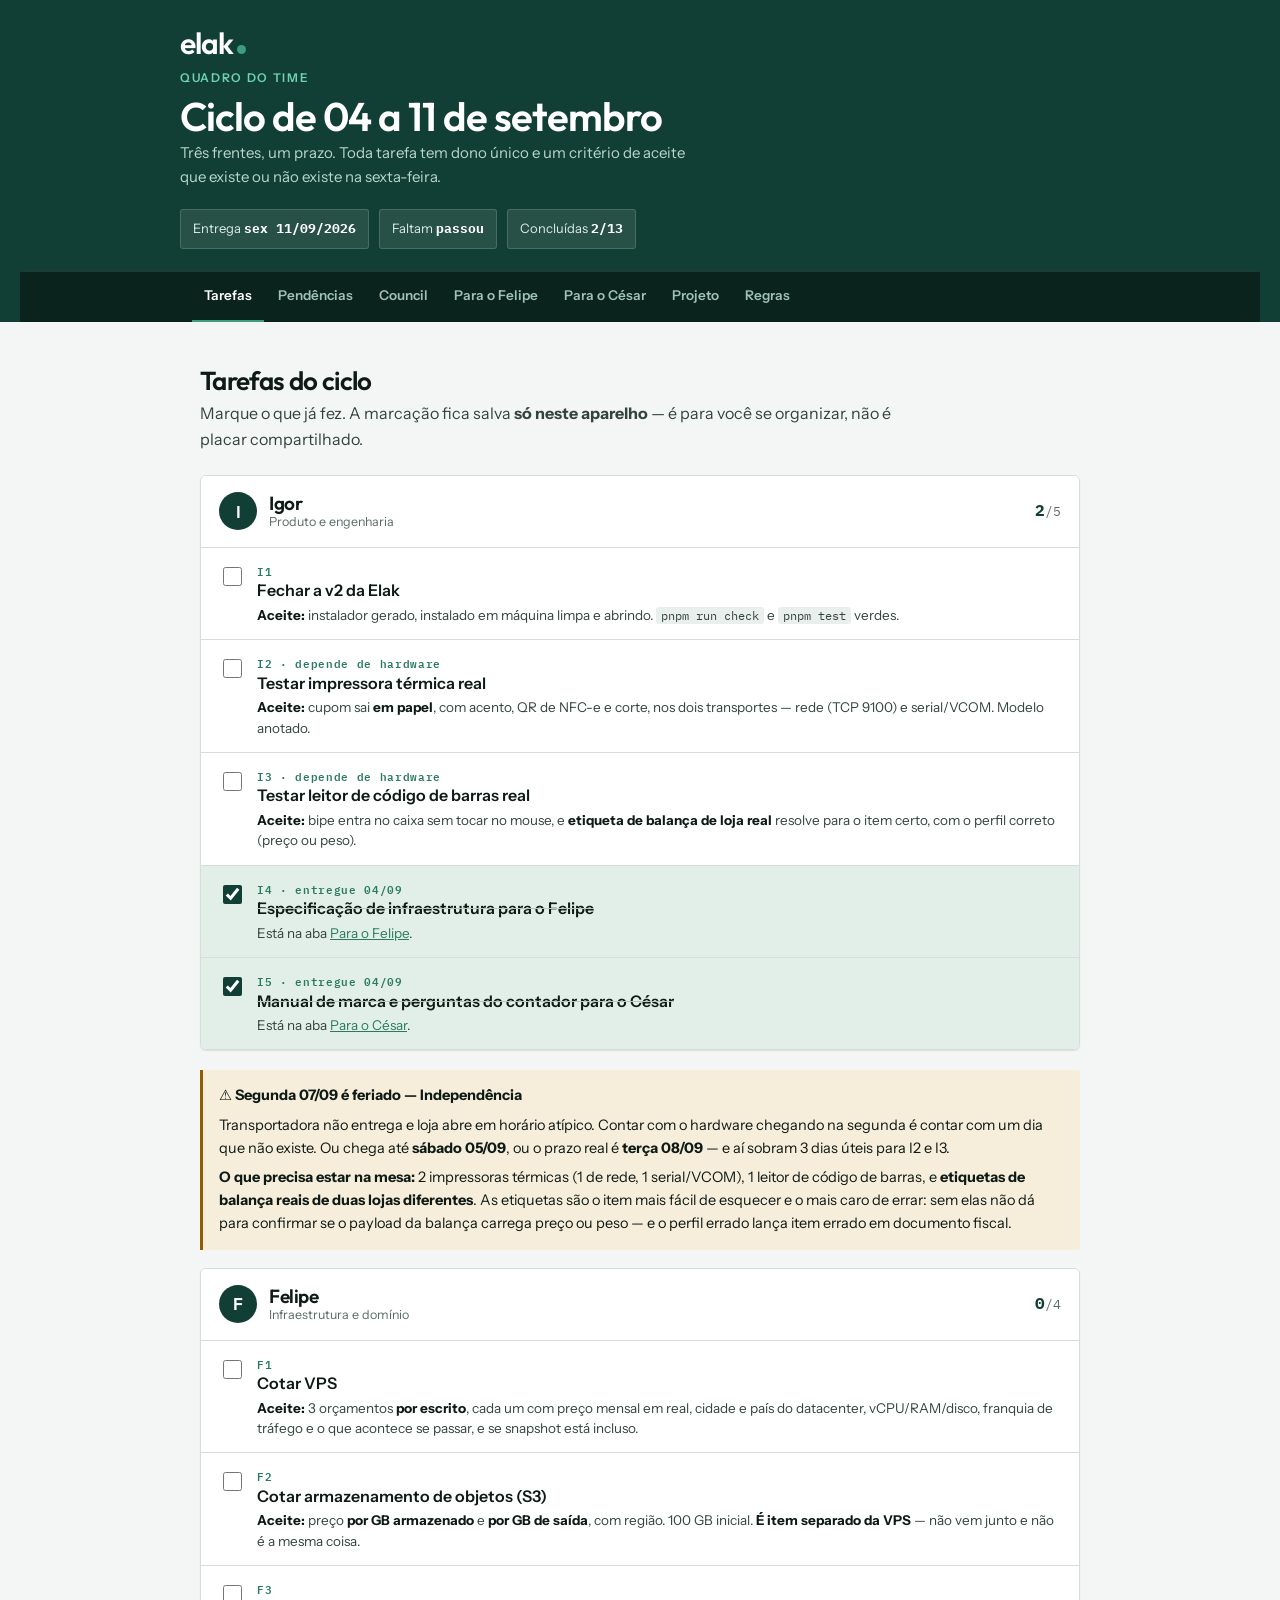
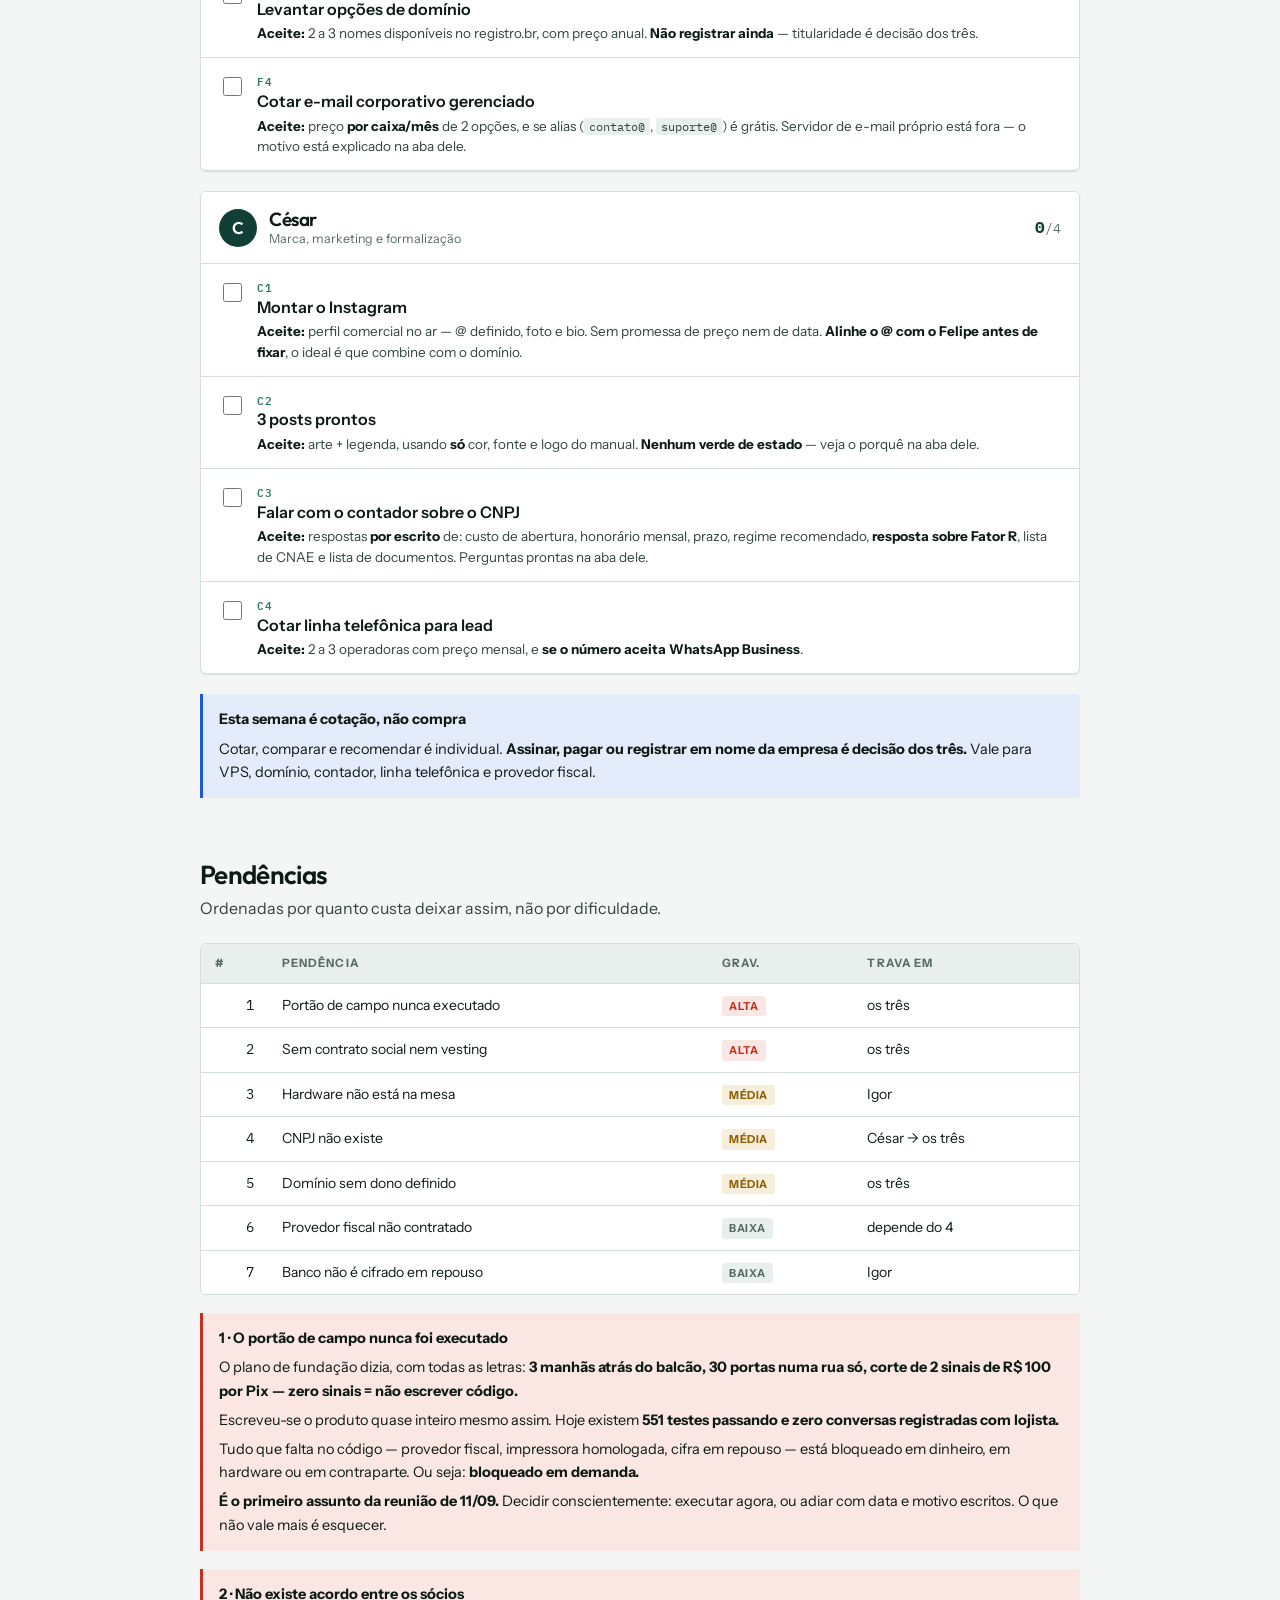
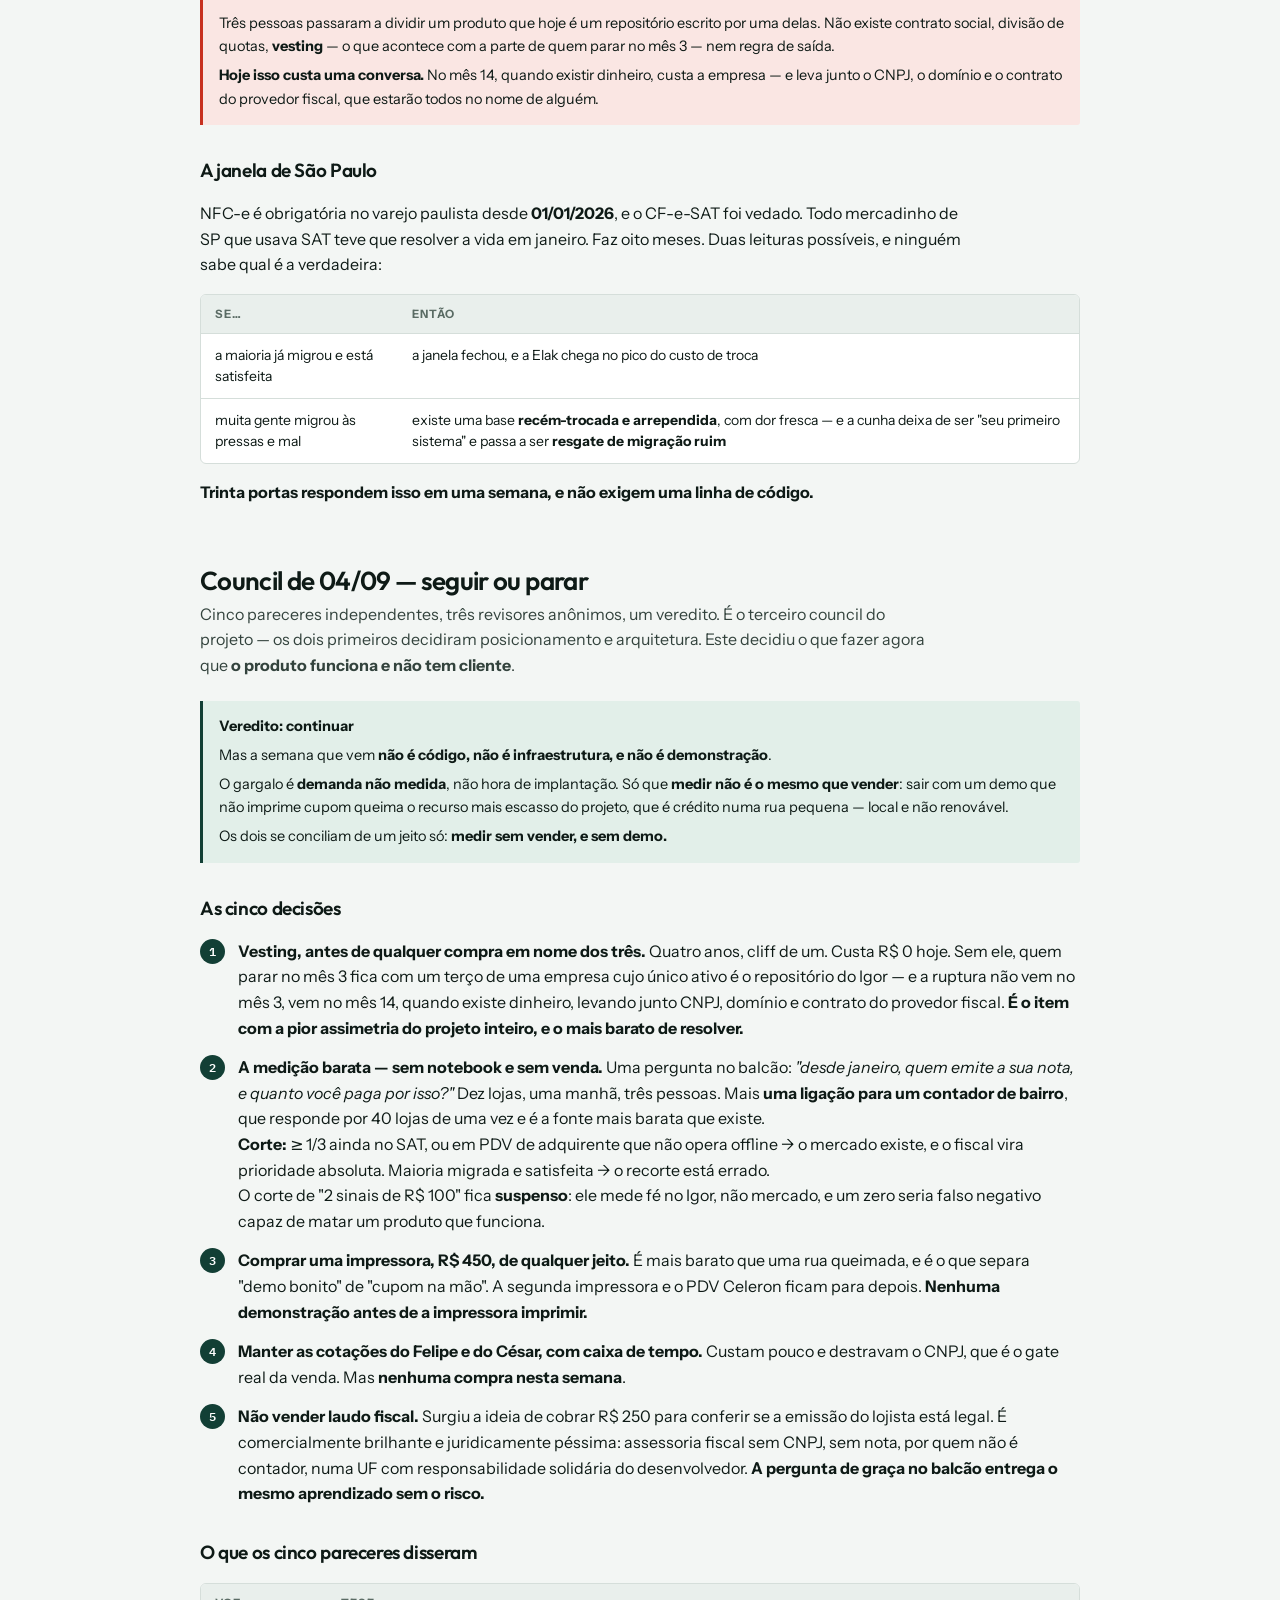
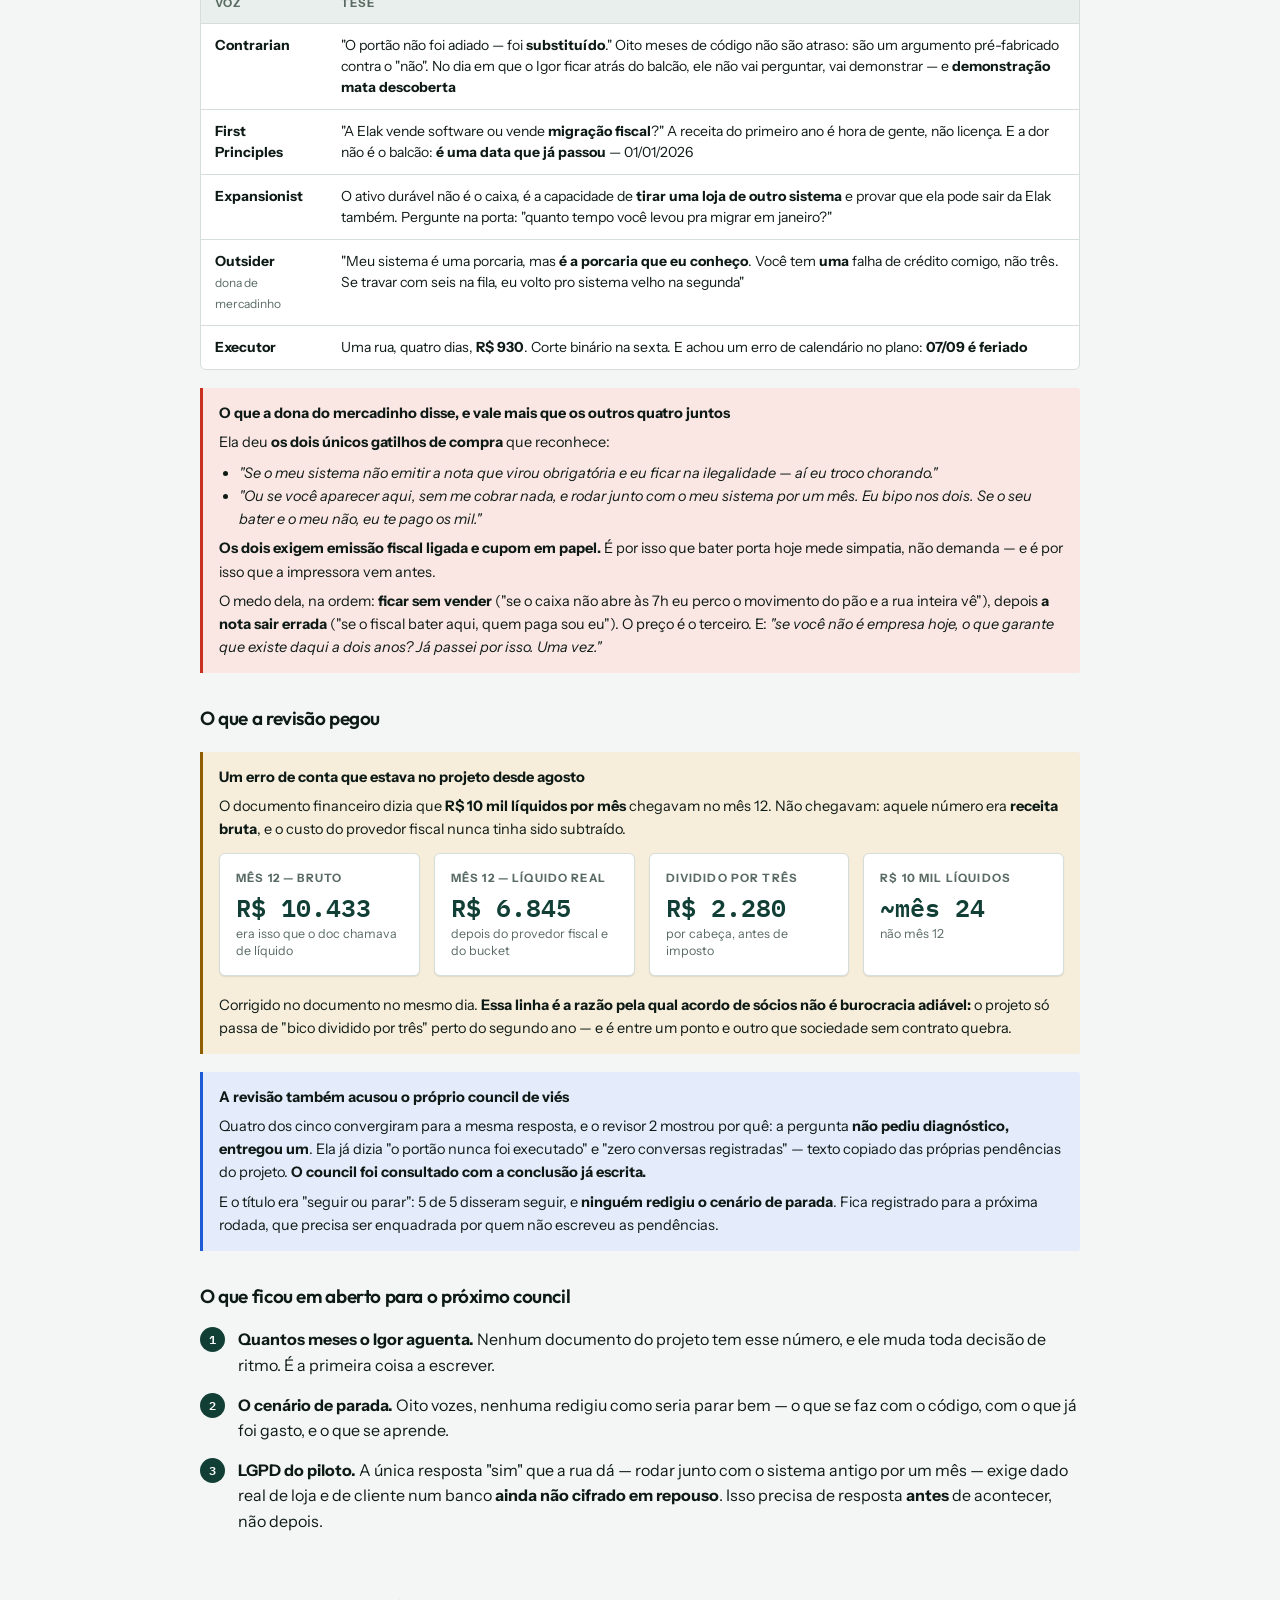
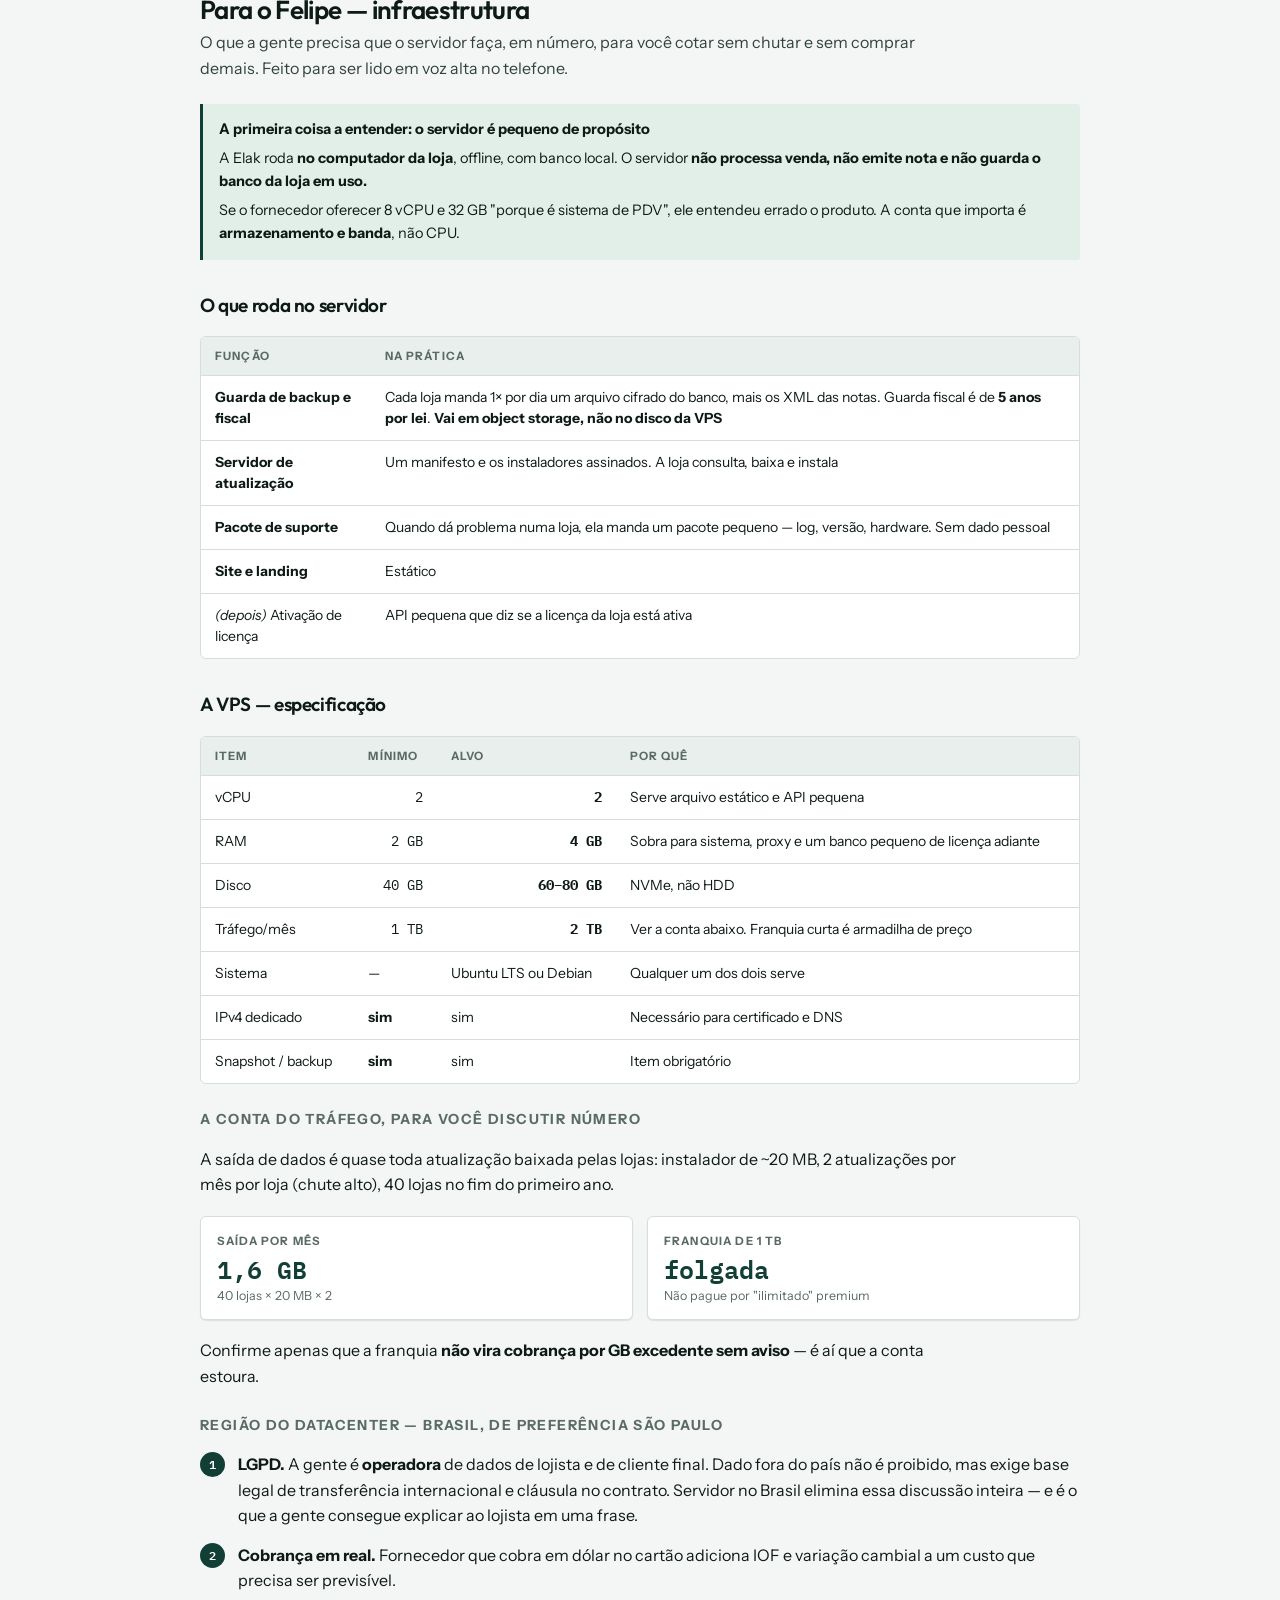
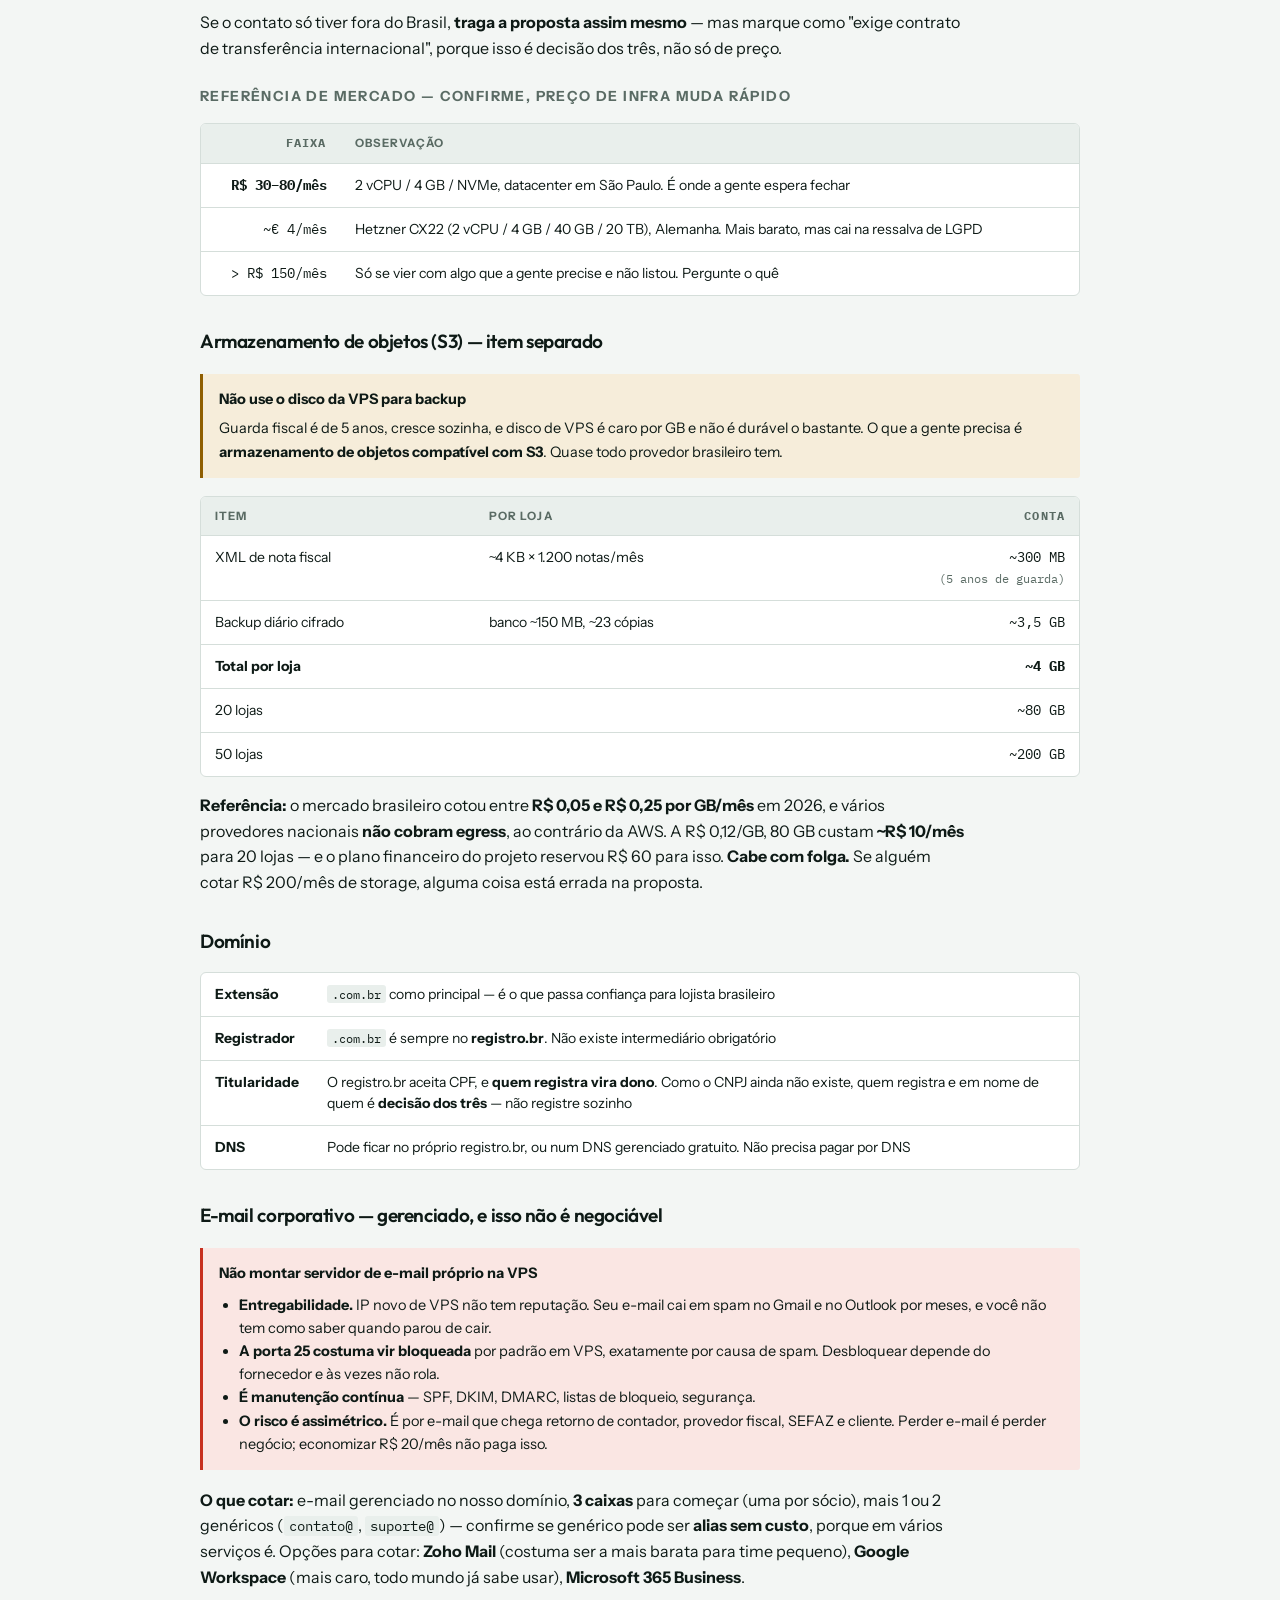
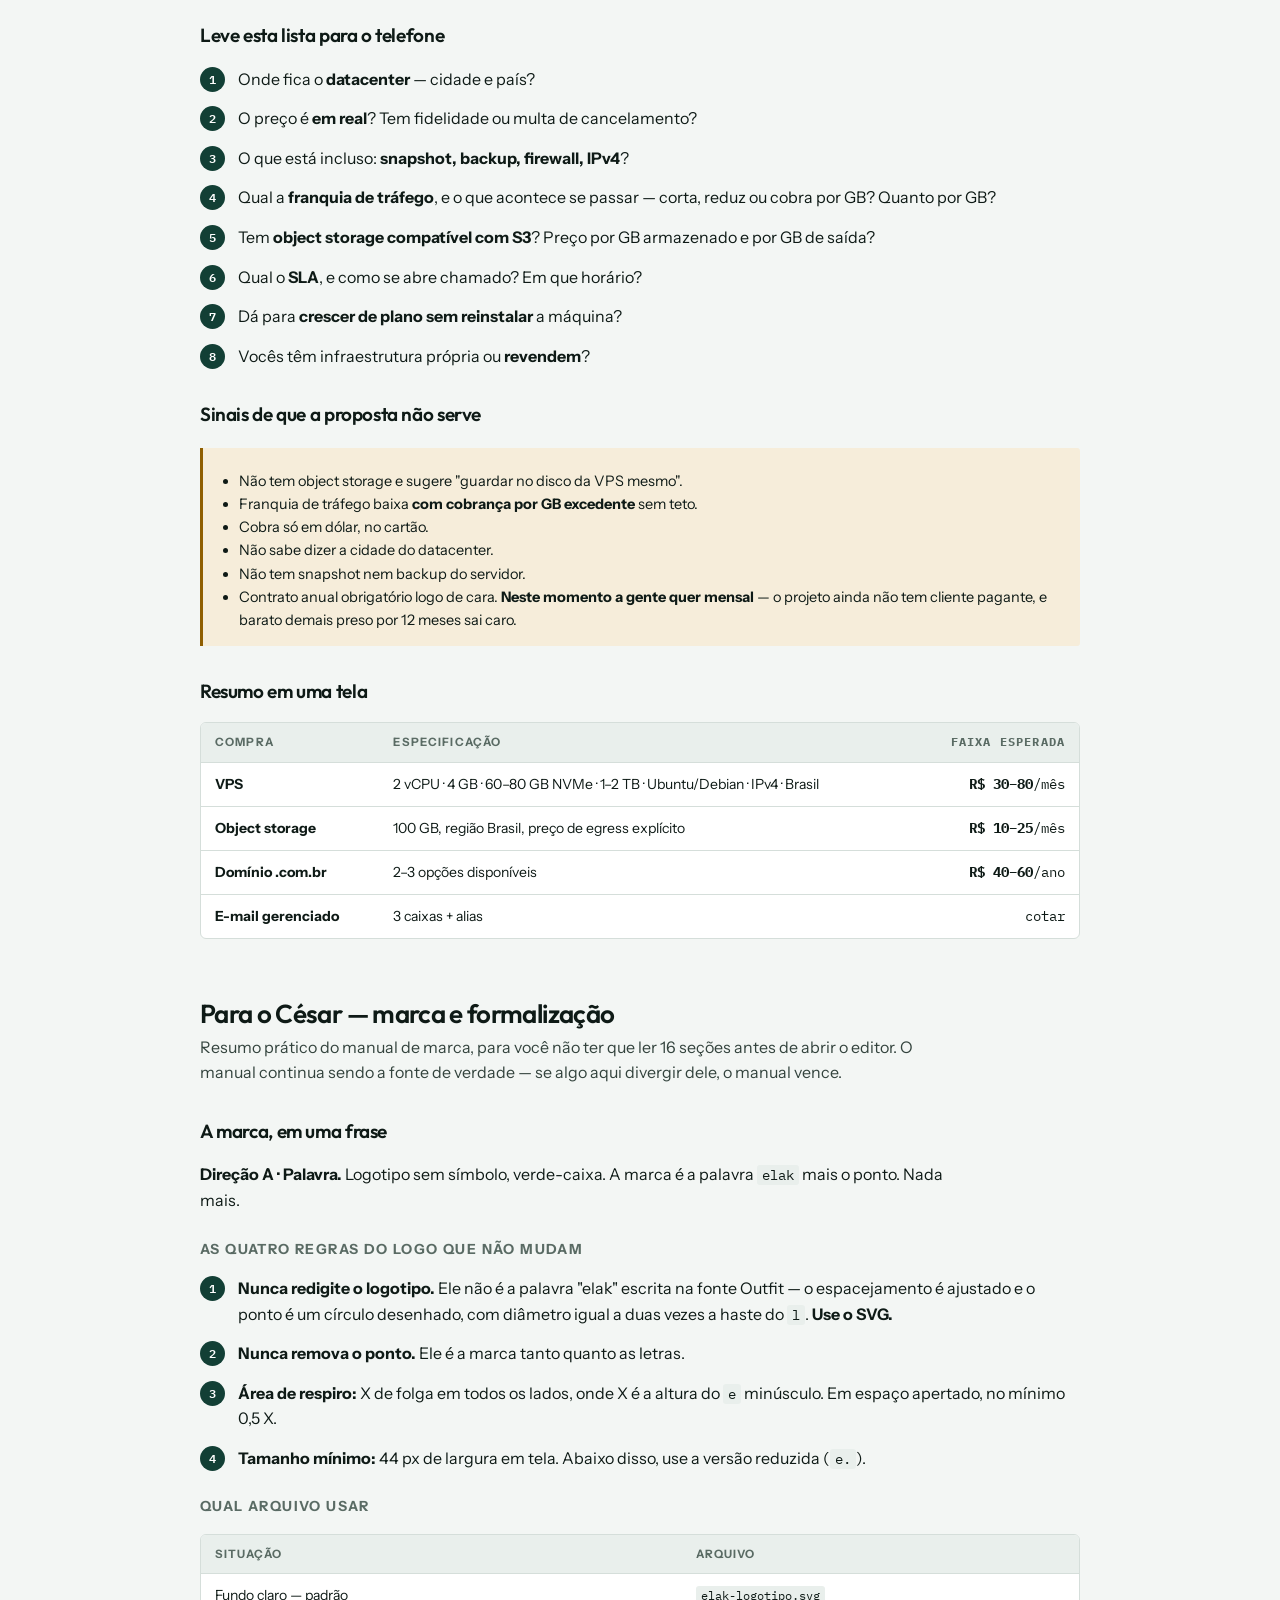
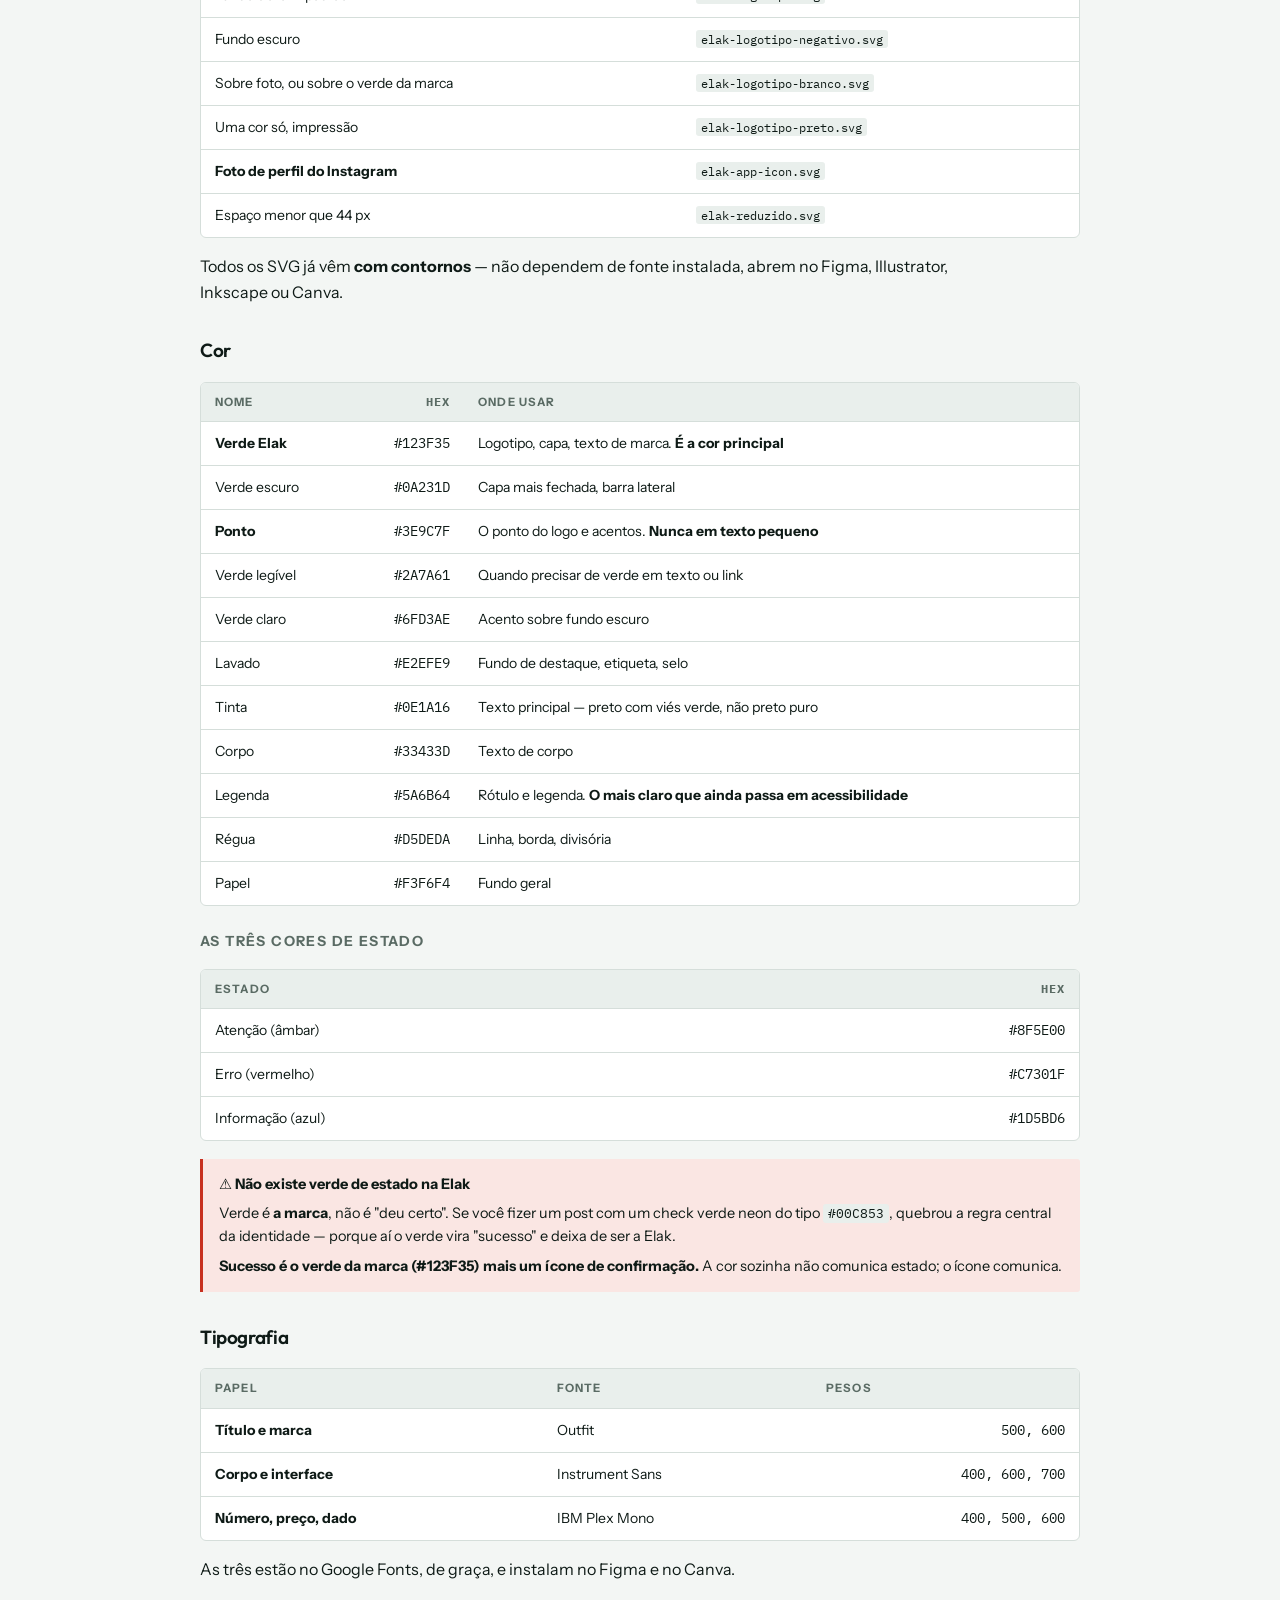
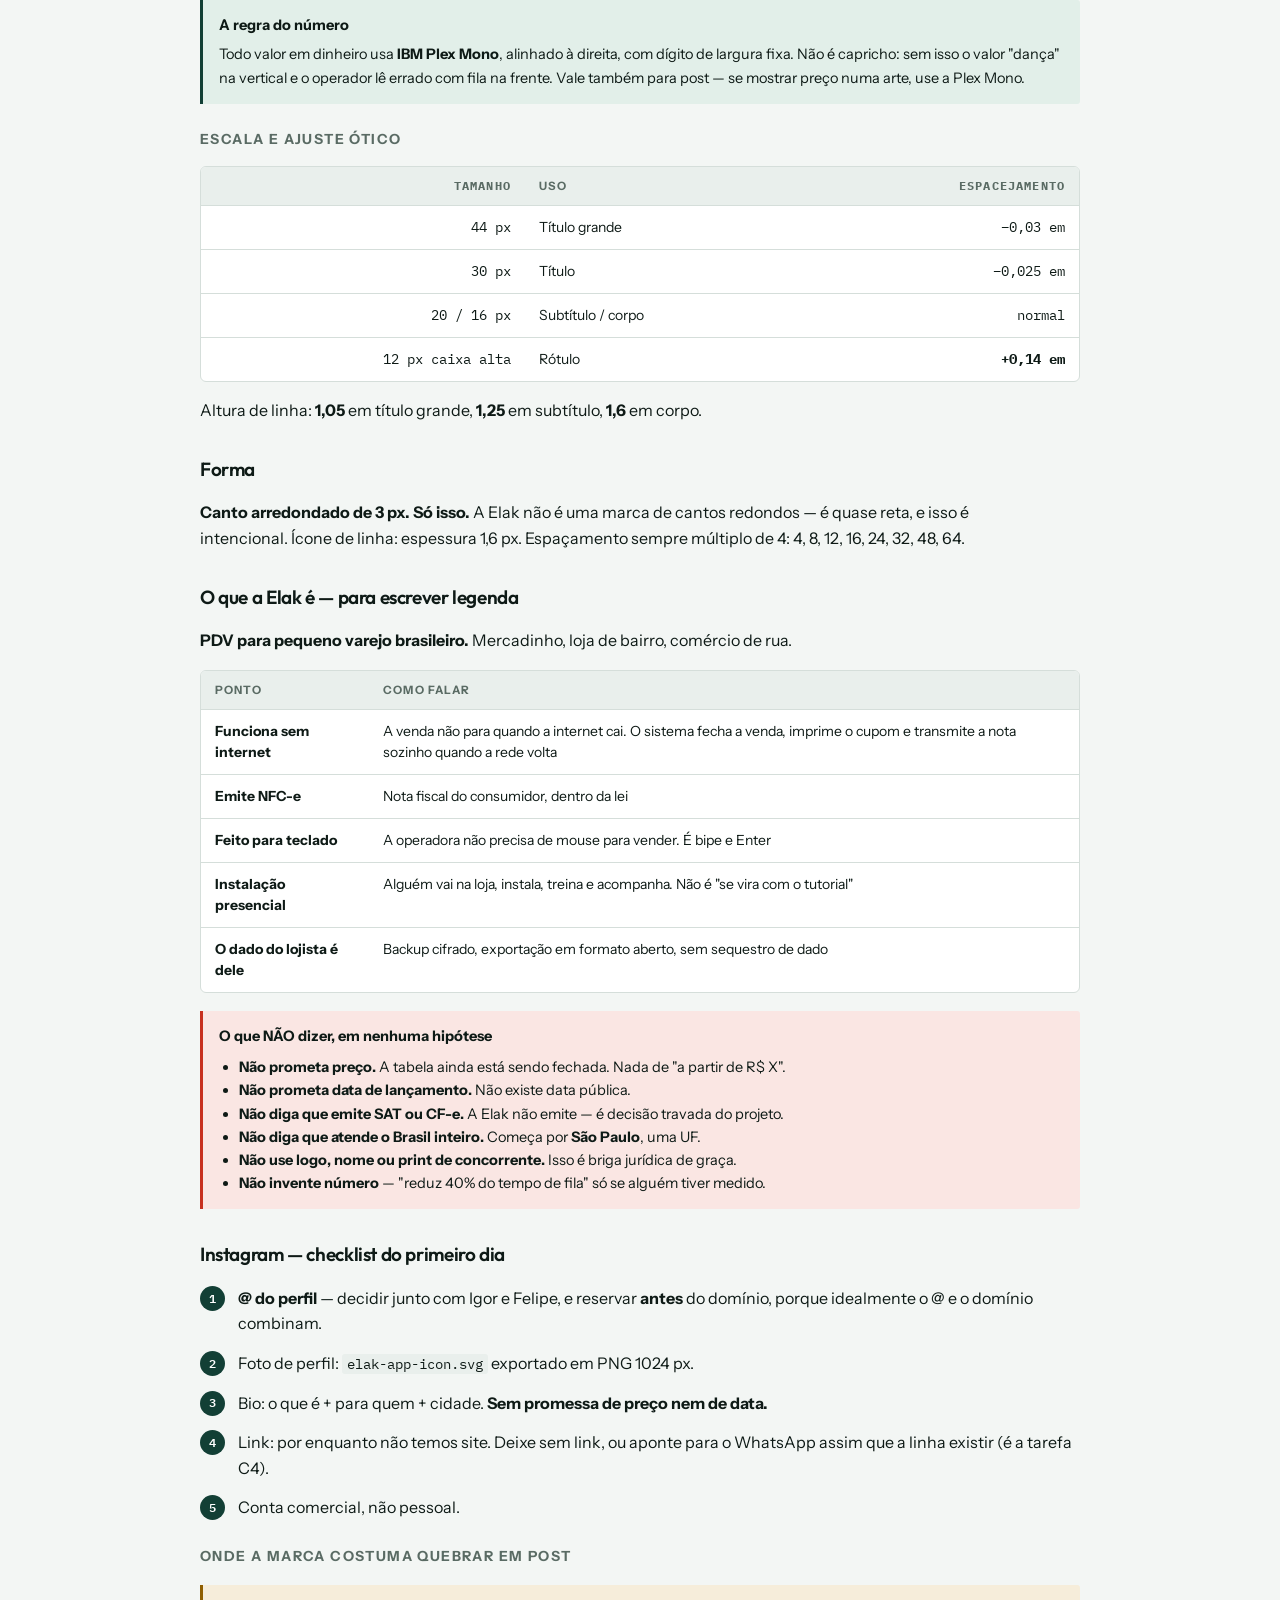
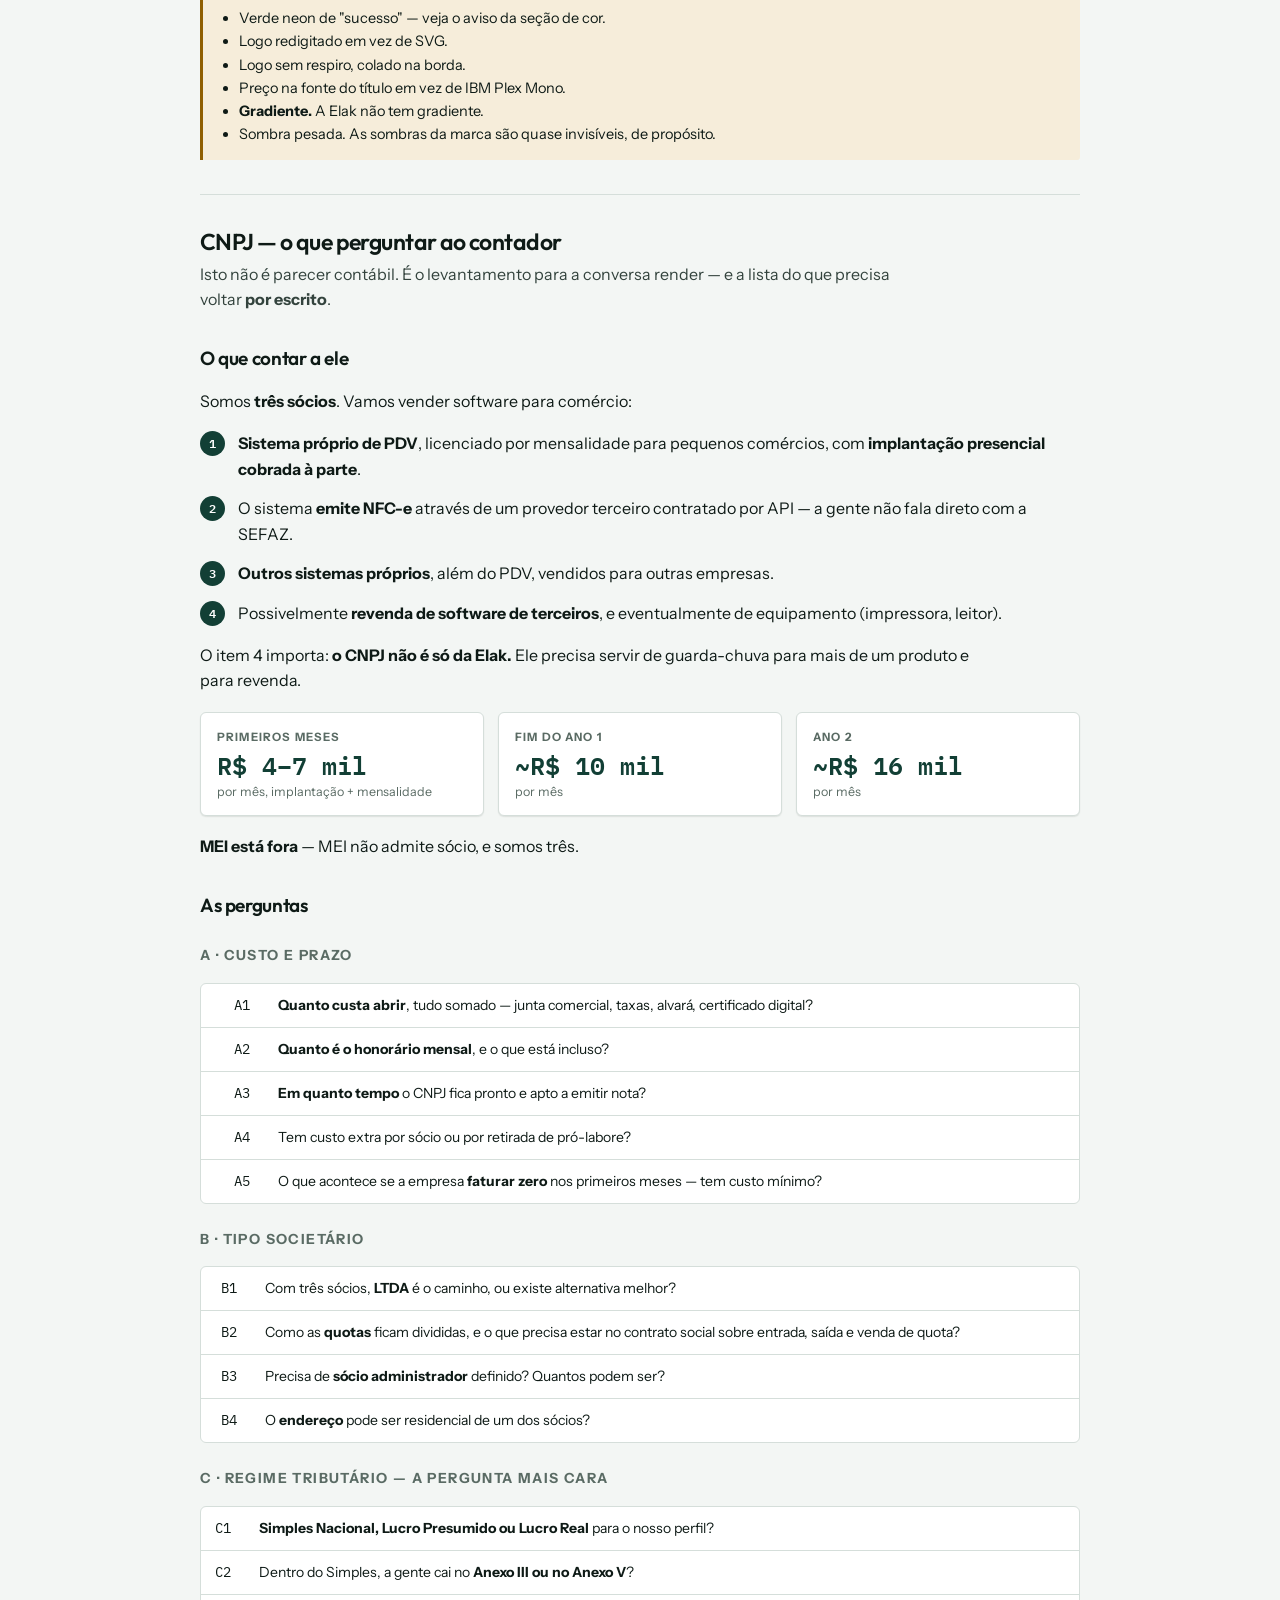
==== commit a88a2e0e: "feat: seção do council de 04/09 Cinco pareceres e três revisões sobre seguir ou parar, com o veredit" ====
--- a/index.html
+++ b/index.html
@@ -193,6 +193,7 @@
     <div class="nwrap">
       <a href="#tarefas" class="on">Tarefas</a>
       <a href="#pendencias">Pendências</a>
+      <a href="#council">Council</a>
       <a href="#felipe">Para o Felipe</a>
       <a href="#cesar">Para o César</a>
       <a href="#projeto">Projeto</a>
@@ -452,6 +453,121 @@
   <p><b>Trinta portas respondem isso em uma semana, e não exigem uma linha de código.</b></p>
 </section>
 
+<!-- ====================== COUNCIL ====================== -->
+<section id="council">
+  <h2>Council de 04/09 — seguir ou parar</h2>
+  <p class="lead">Cinco pareceres independentes, três revisores anônimos, um veredito. É o
+    terceiro council do projeto — os dois primeiros decidiram posicionamento e arquitetura.
+    Este decidiu o que fazer agora que <b>o produto funciona e não tem cliente</b>.</p>
+
+  <div class="aviso verde">
+    <strong>Veredito: continuar</strong>
+    <p>Mas a semana que vem <b>não é código, não é infraestrutura, e não é demonstração</b>.</p>
+    <p>O gargalo é <b>demanda não medida</b>, não hora de implantação. Só que <b>medir não é o
+      mesmo que vender</b>: sair com um demo que não imprime cupom queima o recurso mais escasso
+      do projeto, que é crédito numa rua pequena — local e não renovável.</p>
+    <p>Os dois se conciliam de um jeito só: <b>medir sem vender, e sem demo.</b></p>
+  </div>
+
+  <h3>As cinco decisões</h3>
+  <ol class="passos">
+    <li><b>Vesting, antes de qualquer compra em nome dos três.</b> Quatro anos, cliff de um.
+      Custa R$ 0 hoje. Sem ele, quem parar no mês 3 fica com um terço de uma empresa cujo único
+      ativo é o repositório do Igor — e a ruptura não vem no mês 3, vem no mês 14, quando existe
+      dinheiro, levando junto CNPJ, domínio e contrato do provedor fiscal. <b>É o item com a pior
+      assimetria do projeto inteiro, e o mais barato de resolver.</b></li>
+    <li><b>A medição barata — sem notebook e sem venda.</b> Uma pergunta no balcão:
+      <i>"desde janeiro, quem emite a sua nota, e quanto você paga por isso?"</i> Dez lojas, uma
+      manhã, três pessoas. Mais <b>uma ligação para um contador de bairro</b>, que responde por
+      40 lojas de uma vez e é a fonte mais barata que existe.<br>
+      <b>Corte:</b> ≥ 1/3 ainda no SAT, ou em PDV de adquirente que não opera offline → o
+      mercado existe, e o fiscal vira prioridade absoluta. Maioria migrada e satisfeita → o
+      recorte está errado.<br>
+      O corte de "2 sinais de R$ 100" fica <b>suspenso</b>: ele mede fé no Igor, não mercado, e
+      um zero seria falso negativo capaz de matar um produto que funciona.</li>
+    <li><b>Comprar uma impressora, R$ 450, de qualquer jeito.</b> É mais barato que uma rua
+      queimada, e é o que separa "demo bonito" de "cupom na mão". A segunda impressora e o PDV
+      Celeron ficam para depois. <b>Nenhuma demonstração antes de a impressora imprimir.</b></li>
+    <li><b>Manter as cotações do Felipe e do César, com caixa de tempo.</b> Custam pouco e
+      destravam o CNPJ, que é o gate real da venda. Mas <b>nenhuma compra nesta semana</b>.</li>
+    <li><b>Não vender laudo fiscal.</b> Surgiu a ideia de cobrar R$ 250 para conferir se a
+      emissão do lojista está legal. É comercialmente brilhante e juridicamente péssima:
+      assessoria fiscal sem CNPJ, sem nota, por quem não é contador, numa UF com
+      responsabilidade solidária do desenvolvedor. <b>A pergunta de graça no balcão entrega o
+      mesmo aprendizado sem o risco.</b></li>
+  </ol>
+
+  <h3>O que os cinco pareceres disseram</h3>
+  <div class="rolar">
+    <table>
+      <thead><tr><th>Voz</th><th>Tese</th></tr></thead>
+      <tbody>
+        <tr><td><b>Contrarian</b></td><td>"O portão não foi adiado — foi <b>substituído</b>." Oito meses de código não são atraso: são um argumento pré-fabricado contra o "não". No dia em que o Igor ficar atrás do balcão, ele não vai perguntar, vai demonstrar — e <b>demonstração mata descoberta</b></td></tr>
+        <tr><td><b>First Principles</b></td><td>"A Elak vende software ou vende <b>migração fiscal</b>?" A receita do primeiro ano é hora de gente, não licença. E a dor não é o balcão: <b>é uma data que já passou</b> — 01/01/2026</td></tr>
+        <tr><td><b>Expansionist</b></td><td>O ativo durável não é o caixa, é a capacidade de <b>tirar uma loja de outro sistema</b> e provar que ela pode sair da Elak também. Pergunte na porta: "quanto tempo você levou pra migrar em janeiro?"</td></tr>
+        <tr><td><b>Outsider</b><br><span style="font-size:12px;color:var(--ink-3)">dona de mercadinho</span></td><td>"Meu sistema é uma porcaria, mas <b>é a porcaria que eu conheço</b>. Você tem <b>uma</b> falha de crédito comigo, não três. Se travar com seis na fila, eu volto pro sistema velho na segunda"</td></tr>
+        <tr><td><b>Executor</b></td><td>Uma rua, quatro dias, <b>R$ 930</b>. Corte binário na sexta. E achou um erro de calendário no plano: <b>07/09 é feriado</b></td></tr>
+      </tbody>
+    </table>
+  </div>
+
+  <div class="aviso vermelho">
+    <strong>O que a dona do mercadinho disse, e vale mais que os outros quatro juntos</strong>
+    <p>Ela deu <b>os dois únicos gatilhos de compra</b> que reconhece:</p>
+    <ul>
+      <li><i>"Se o meu sistema não emitir a nota que virou obrigatória e eu ficar na
+        ilegalidade — aí eu troco chorando."</i></li>
+      <li><i>"Ou se você aparecer aqui, sem me cobrar nada, e rodar junto com o meu sistema por
+        um mês. Eu bipo nos dois. Se o seu bater e o meu não, eu te pago os mil."</i></li>
+    </ul>
+    <p><b>Os dois exigem emissão fiscal ligada e cupom em papel.</b> É por isso que bater porta
+      hoje mede simpatia, não demanda — e é por isso que a impressora vem antes.</p>
+    <p>O medo dela, na ordem: <b>ficar sem vender</b> ("se o caixa não abre às 7h eu perco o
+      movimento do pão e a rua inteira vê"), depois <b>a nota sair errada</b> ("se o fiscal bater
+      aqui, quem paga sou eu"). O preço é o terceiro. E: <i>"se você não é empresa hoje, o que
+      garante que existe daqui a dois anos? Já passei por isso. Uma vez."</i></p>
+  </div>
+
+  <h3>O que a revisão pegou</h3>
+  <div class="aviso">
+    <strong>Um erro de conta que estava no projeto desde agosto</strong>
+    <p>O documento financeiro dizia que <b>R$ 10 mil líquidos por mês</b> chegavam no mês 12.
+      Não chegavam: aquele número era <b>receita bruta</b>, e o custo do provedor fiscal nunca
+      tinha sido subtraído.</p>
+    <div class="grade" style="margin-top:12px">
+      <div class="cart"><div class="k">Mês 12 — bruto</div><div class="v">R$ 10.433</div><div class="d">era isso que o doc chamava de líquido</div></div>
+      <div class="cart"><div class="k">Mês 12 — líquido real</div><div class="v">R$ 6.845</div><div class="d">depois do provedor fiscal e do bucket</div></div>
+      <div class="cart"><div class="k">Dividido por três</div><div class="v">R$ 2.280</div><div class="d">por cabeça, antes de imposto</div></div>
+      <div class="cart"><div class="k">R$ 10 mil líquidos</div><div class="v">~mês 24</div><div class="d">não mês 12</div></div>
+    </div>
+    <p>Corrigido no documento no mesmo dia. <b>Essa linha é a razão pela qual acordo de sócios
+      não é burocracia adiável:</b> o projeto só passa de "bico dividido por três" perto do
+      segundo ano — e é entre um ponto e outro que sociedade sem contrato quebra.</p>
+  </div>
+
+  <div class="aviso azul">
+    <strong>A revisão também acusou o próprio council de viés</strong>
+    <p>Quatro dos cinco convergiram para a mesma resposta, e o revisor 2 mostrou por quê: a
+      pergunta <b>não pediu diagnóstico, entregou um</b>. Ela já dizia "o portão nunca foi
+      executado" e "zero conversas registradas" — texto copiado das próprias pendências do
+      projeto. <b>O council foi consultado com a conclusão já escrita.</b></p>
+    <p>E o título era "seguir ou parar": 5 de 5 disseram seguir, e <b>ninguém redigiu o cenário
+      de parada</b>. Fica registrado para a próxima rodada, que precisa ser enquadrada por quem
+      não escreveu as pendências.</p>
+  </div>
+
+  <h3>O que ficou em aberto para o próximo council</h3>
+  <ol class="passos">
+    <li><b>Quantos meses o Igor aguenta.</b> Nenhum documento do projeto tem esse número, e ele
+      muda toda decisão de ritmo. É a primeira coisa a escrever.</li>
+    <li><b>O cenário de parada.</b> Oito vozes, nenhuma redigiu como seria parar bem — o que se
+      faz com o código, com o que já foi gasto, e o que se aprende.</li>
+    <li><b>LGPD do piloto.</b> A única resposta "sim" que a rua dá — rodar junto com o sistema
+      antigo por um mês — exige dado real de loja e de cliente num banco <b>ainda não cifrado em
+      repouso</b>. Isso precisa de resposta <b>antes</b> de acontecer, não depois.</li>
+  </ol>
+</section>
+
 <!-- ====================== FELIPE ====================== -->
 <section id="felipe">
   <h2>Para o Felipe — infraestrutura</h2>
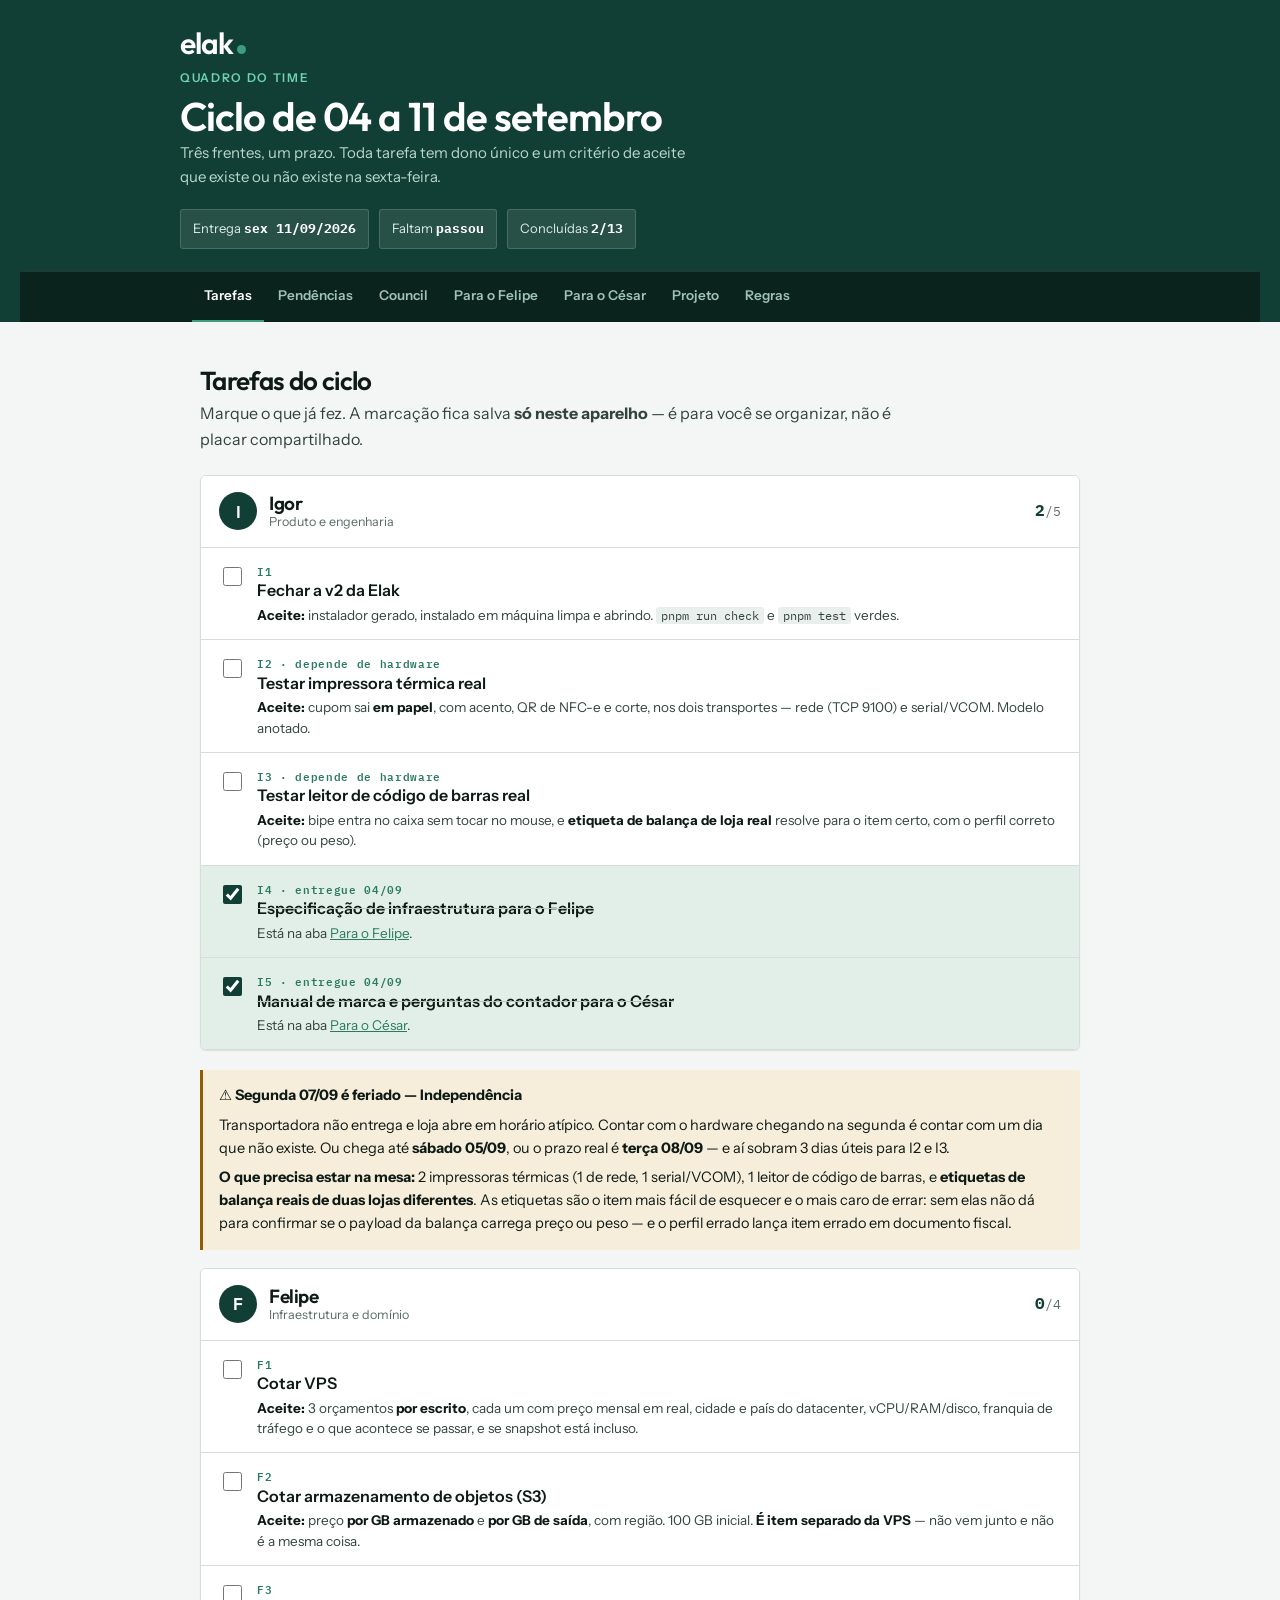
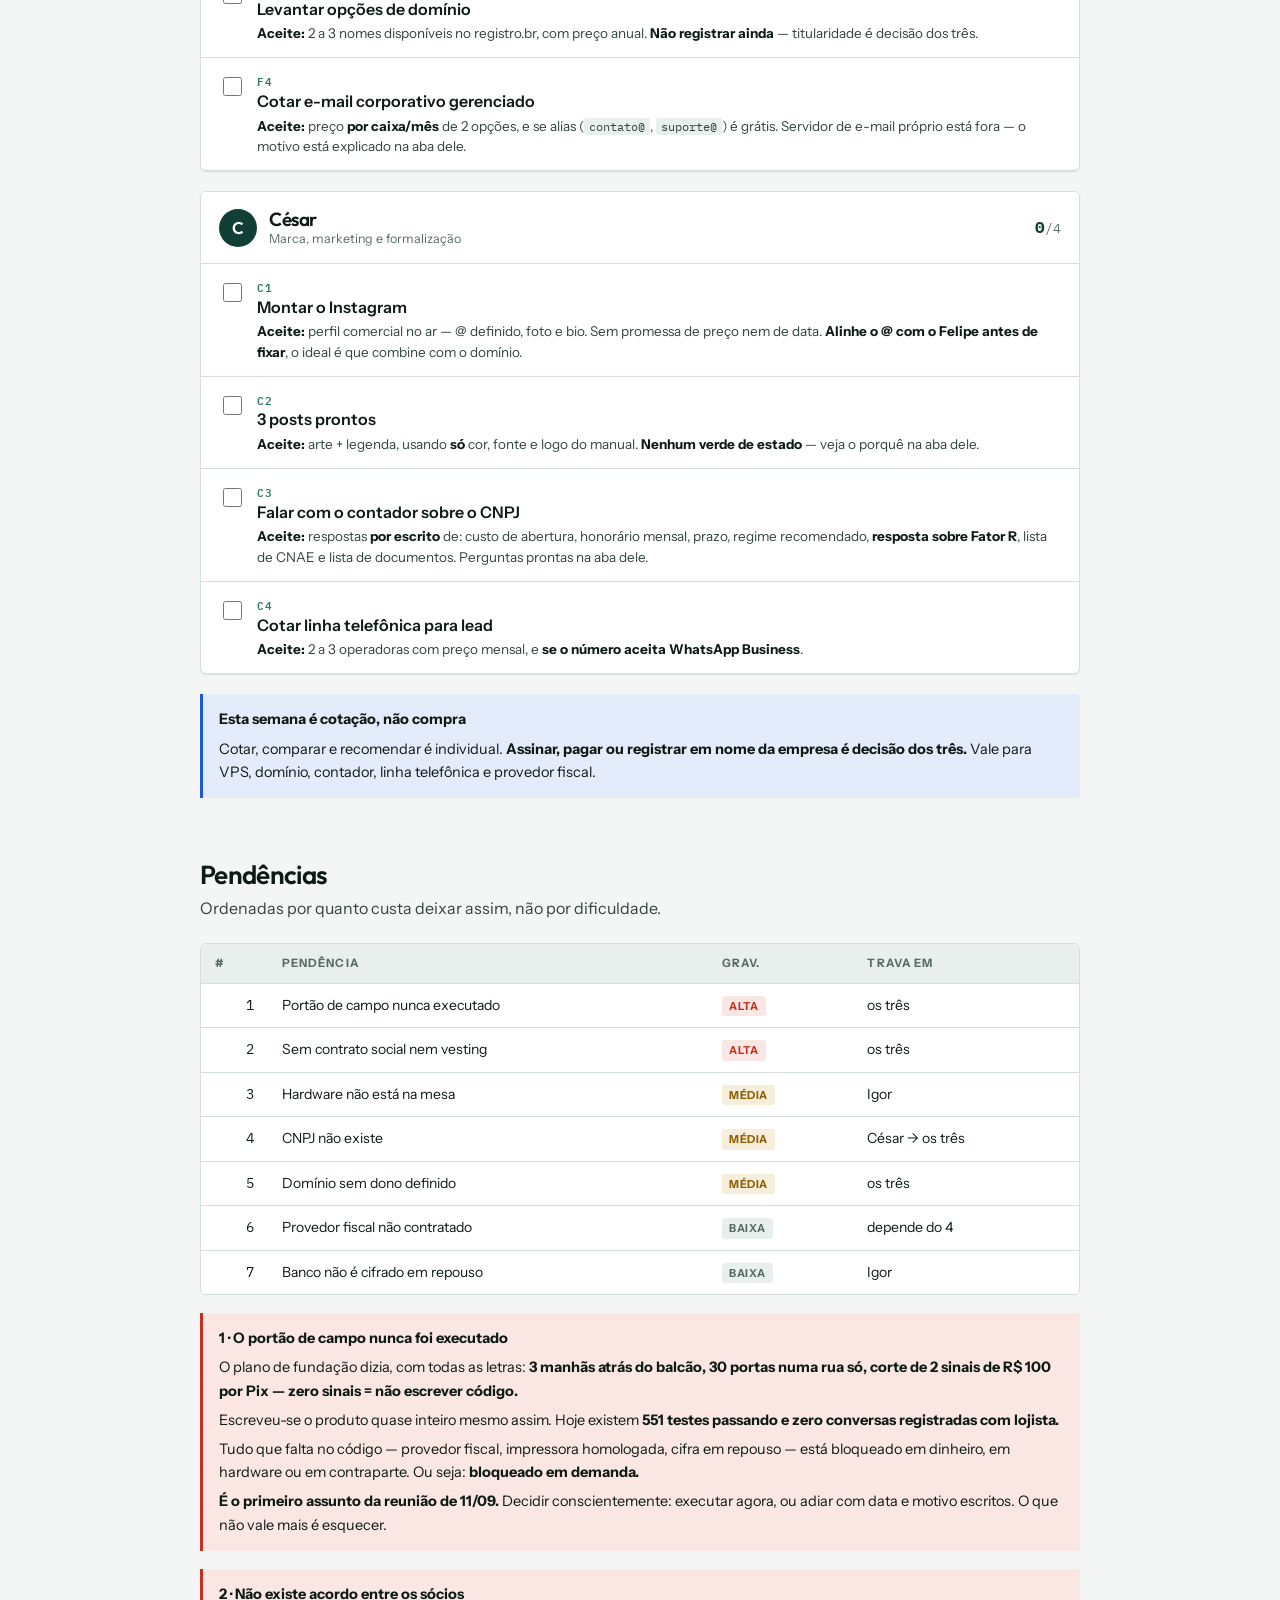
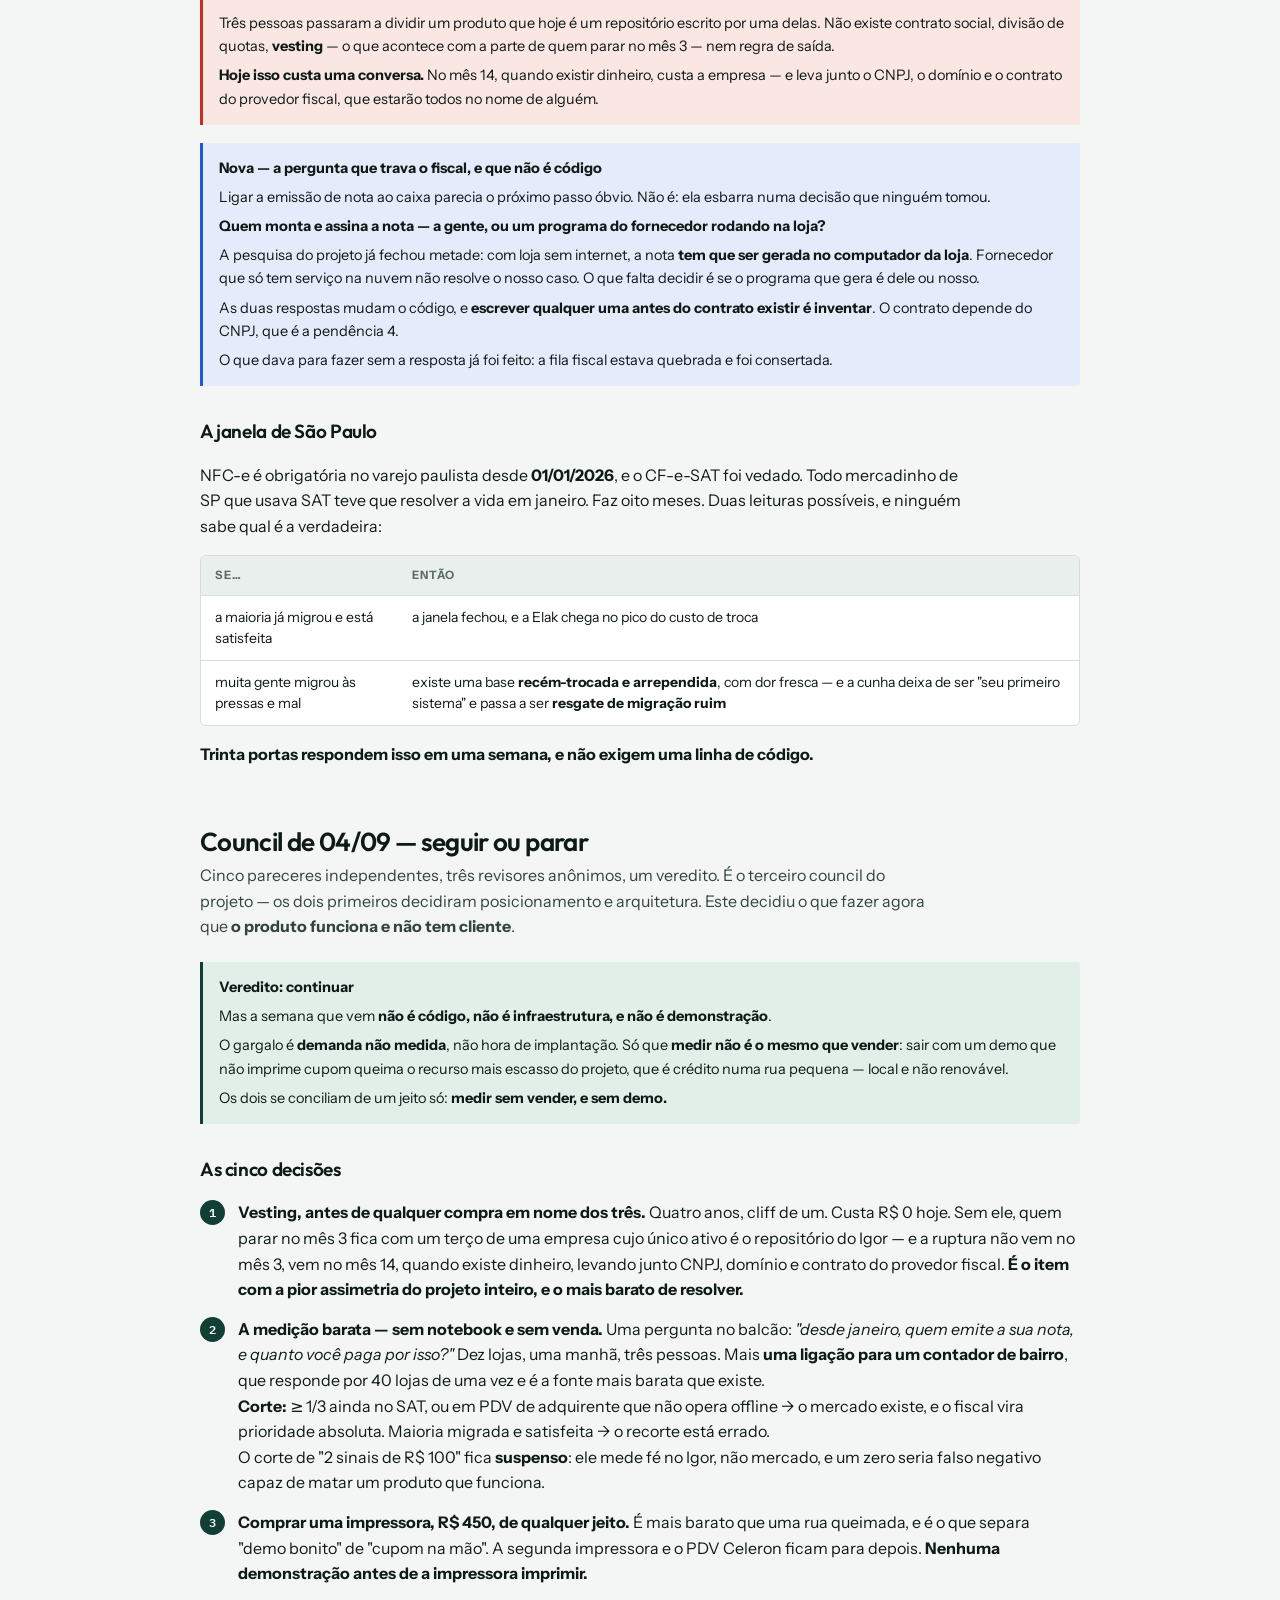
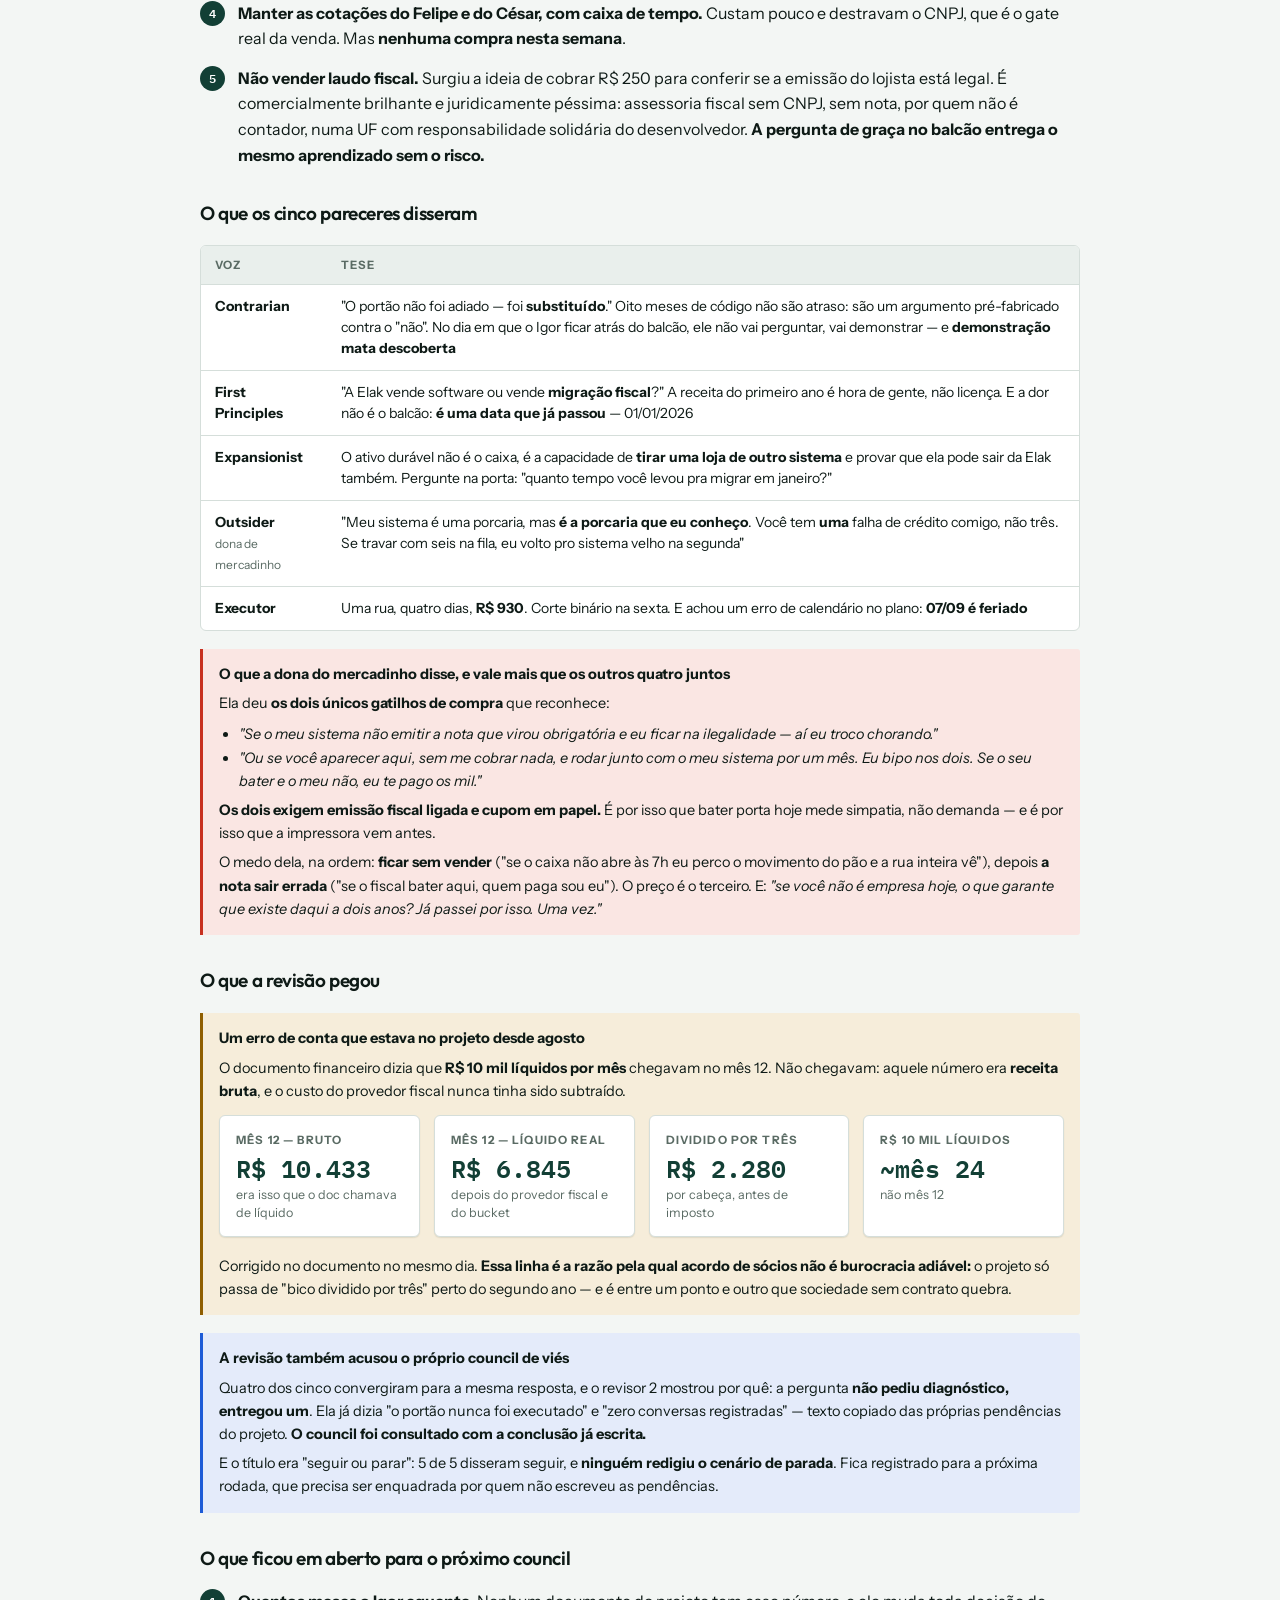
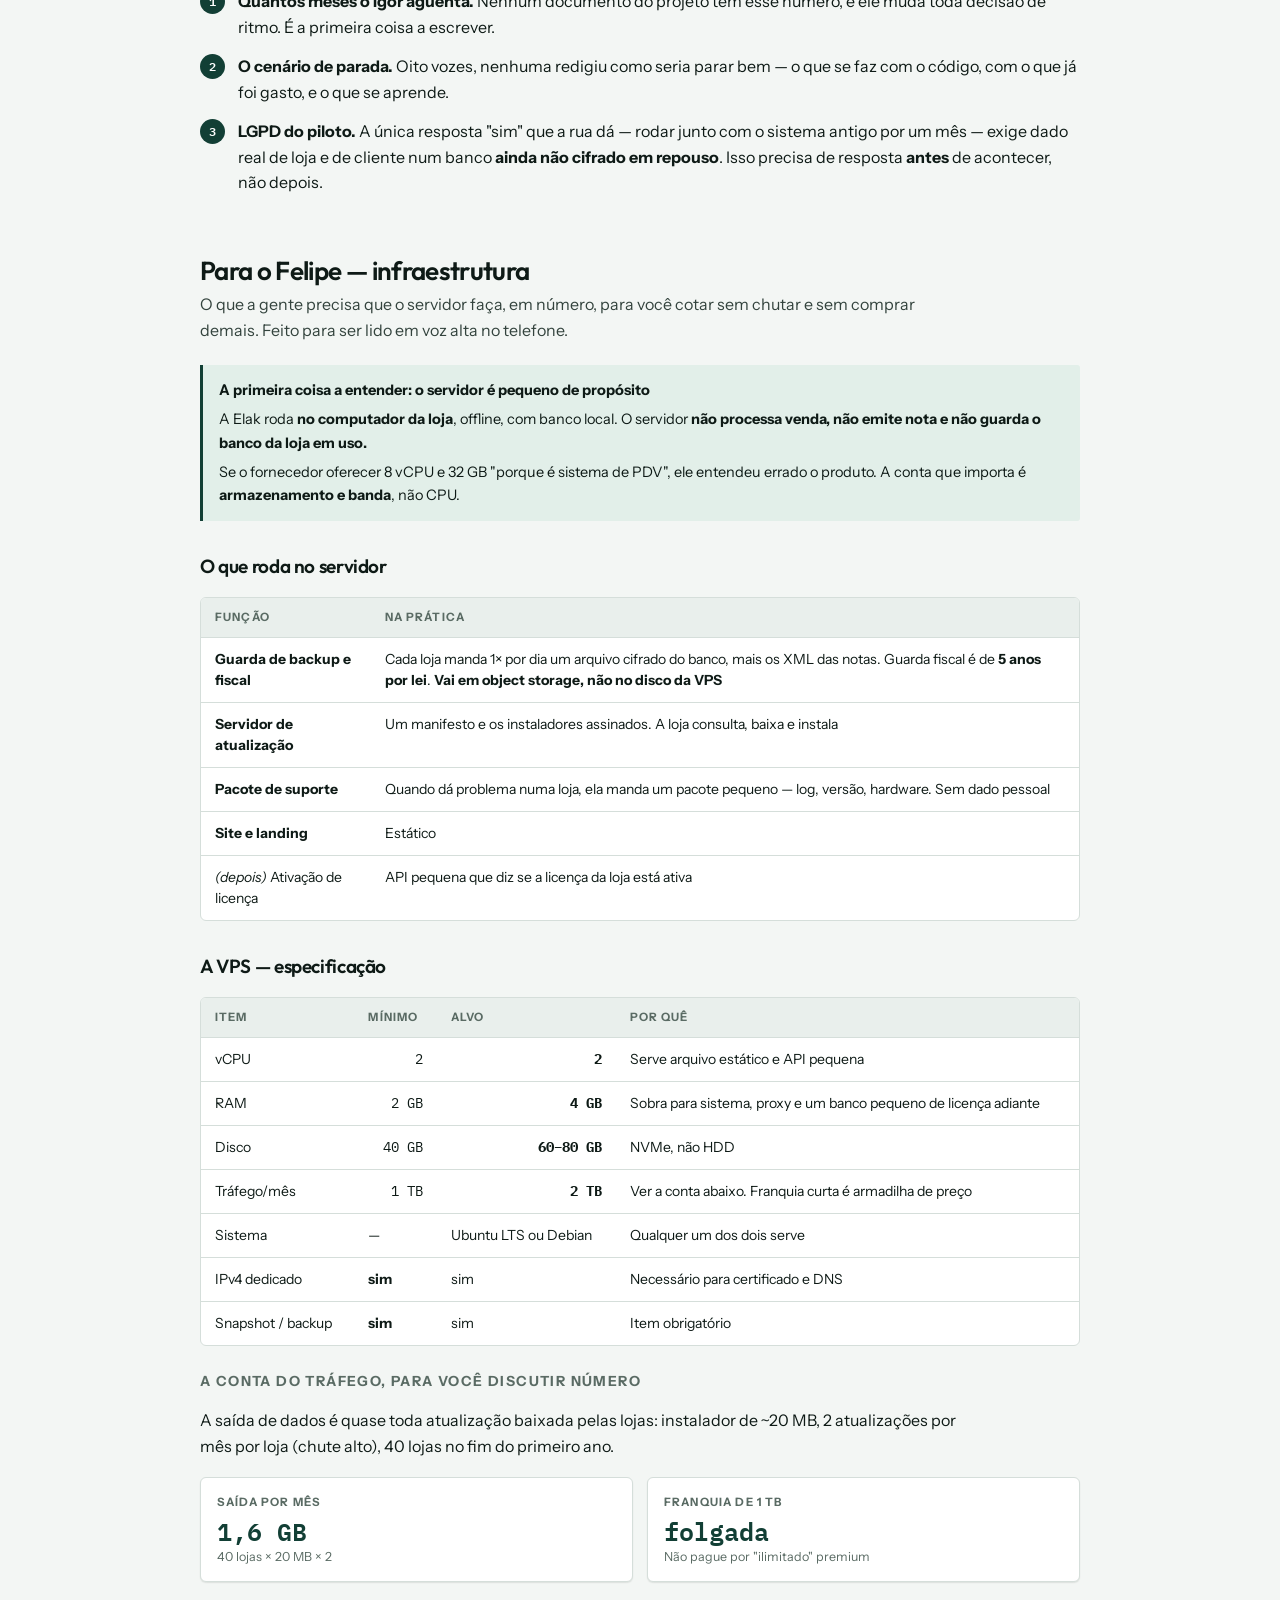
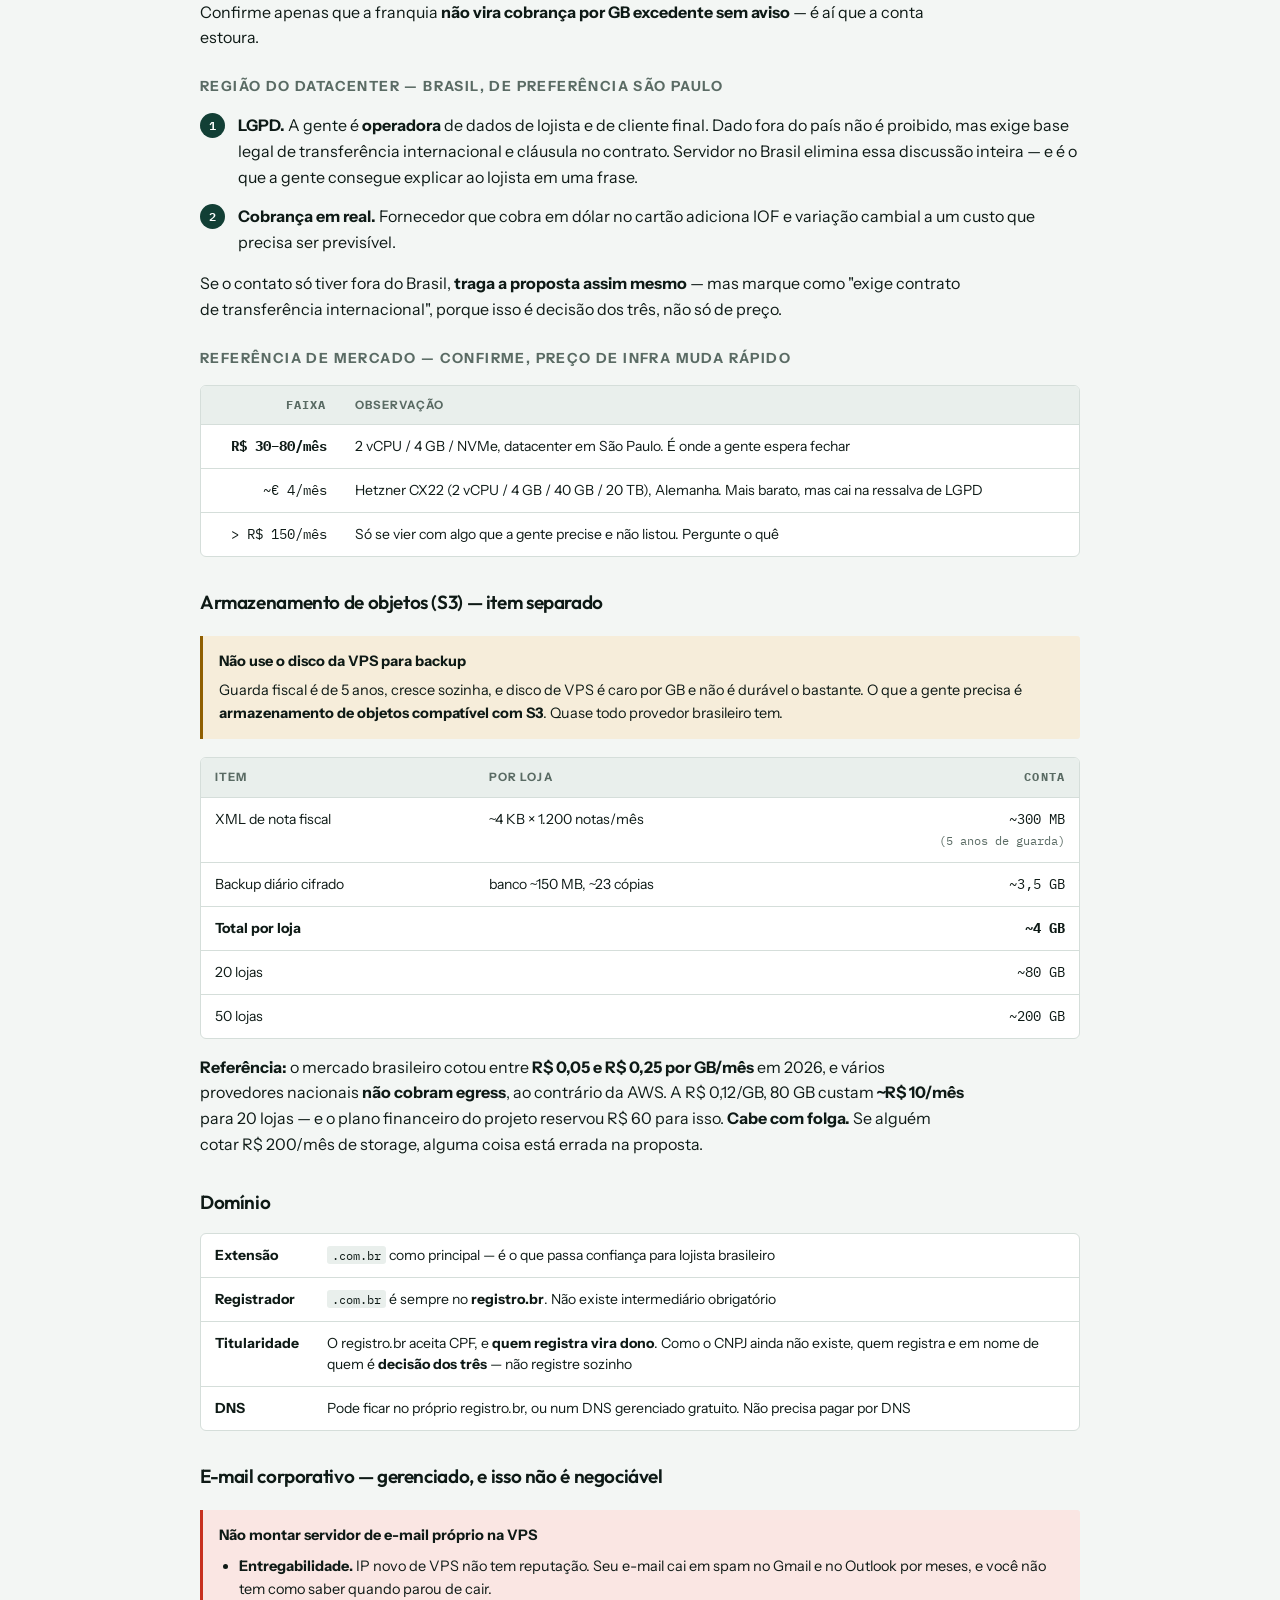
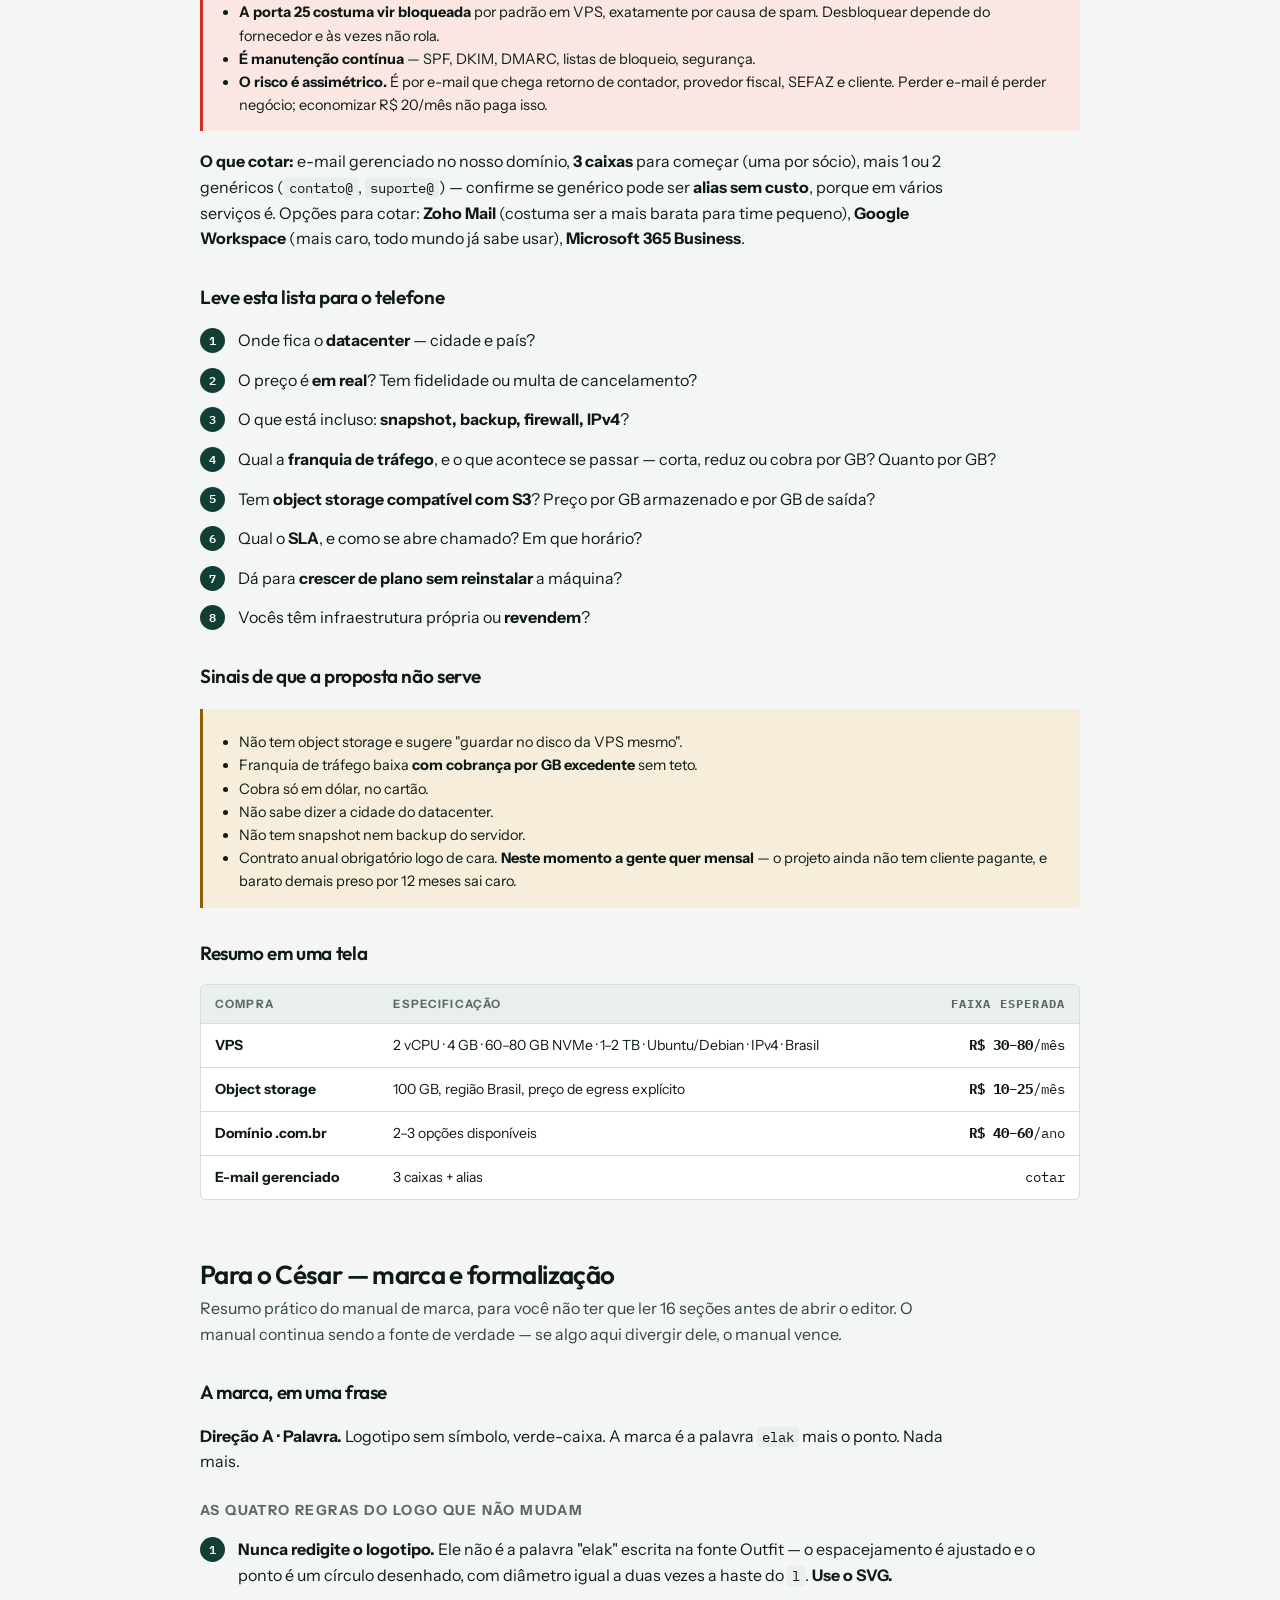
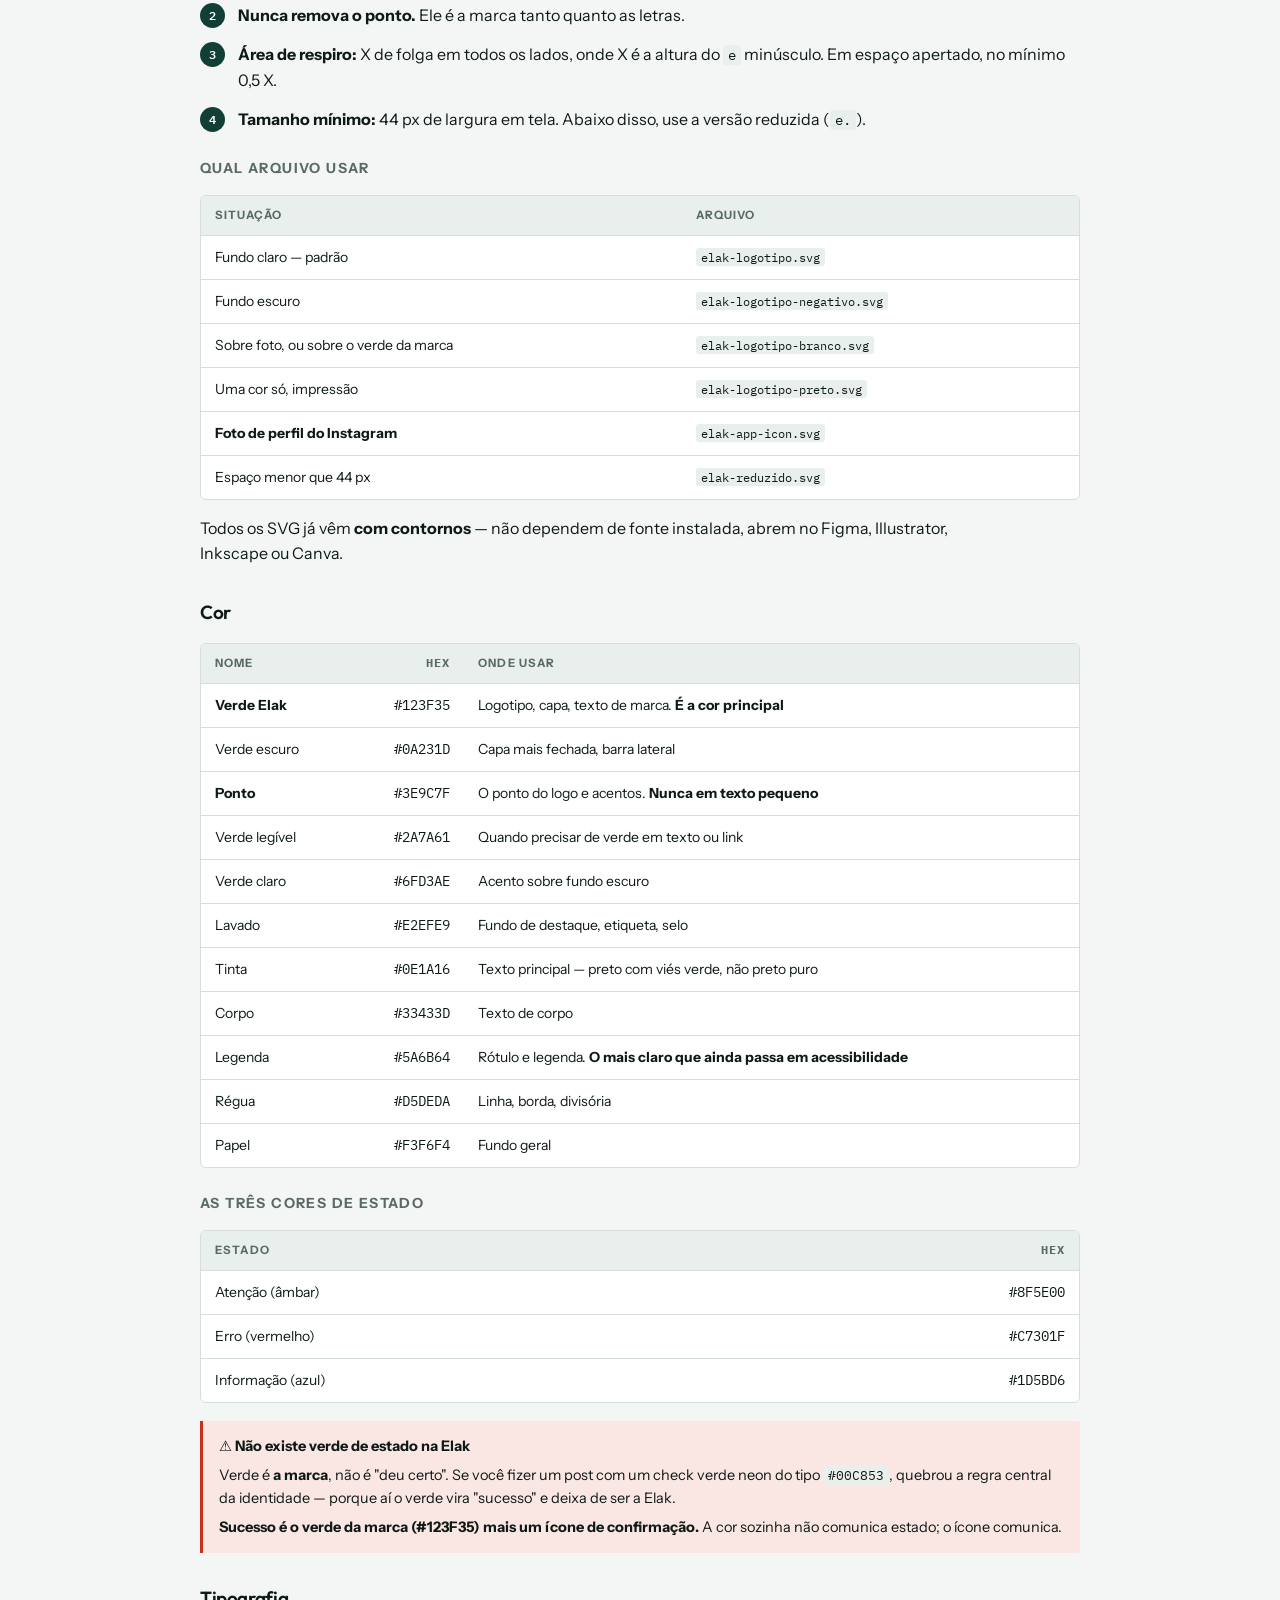
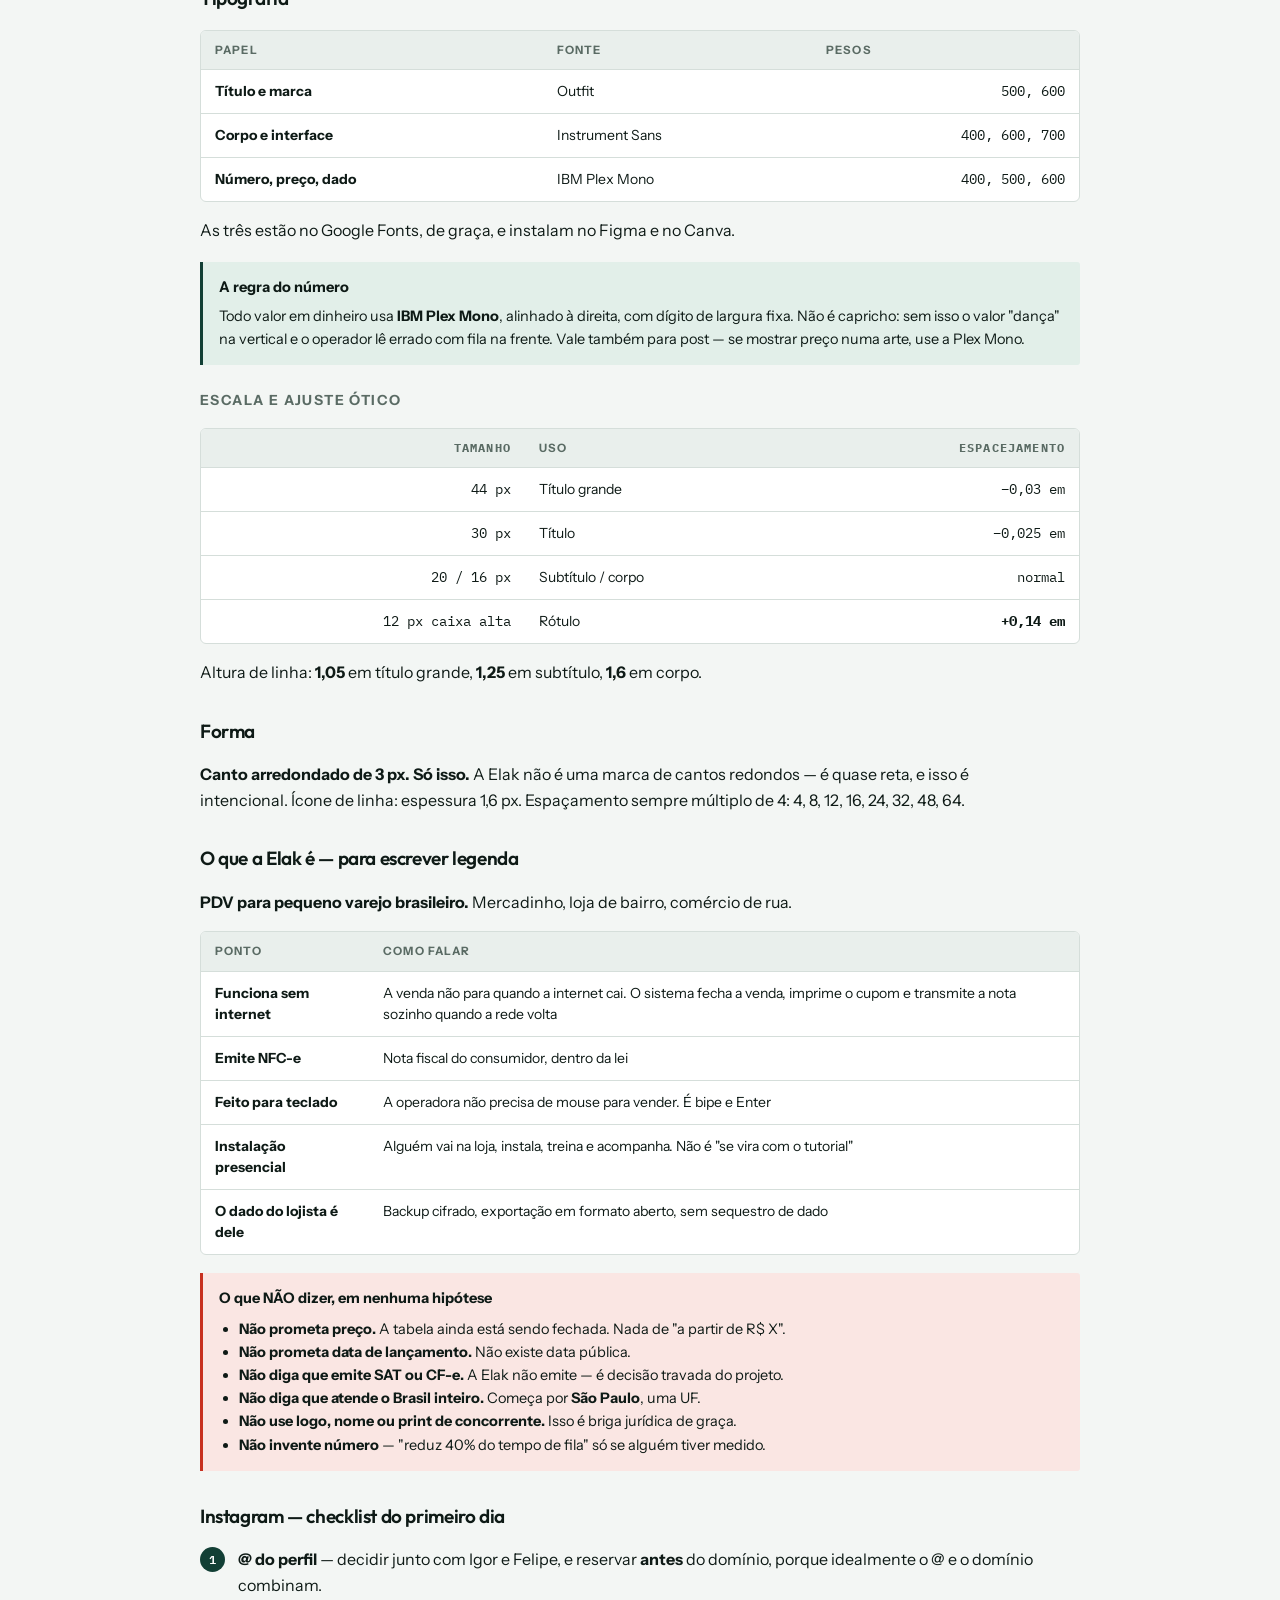
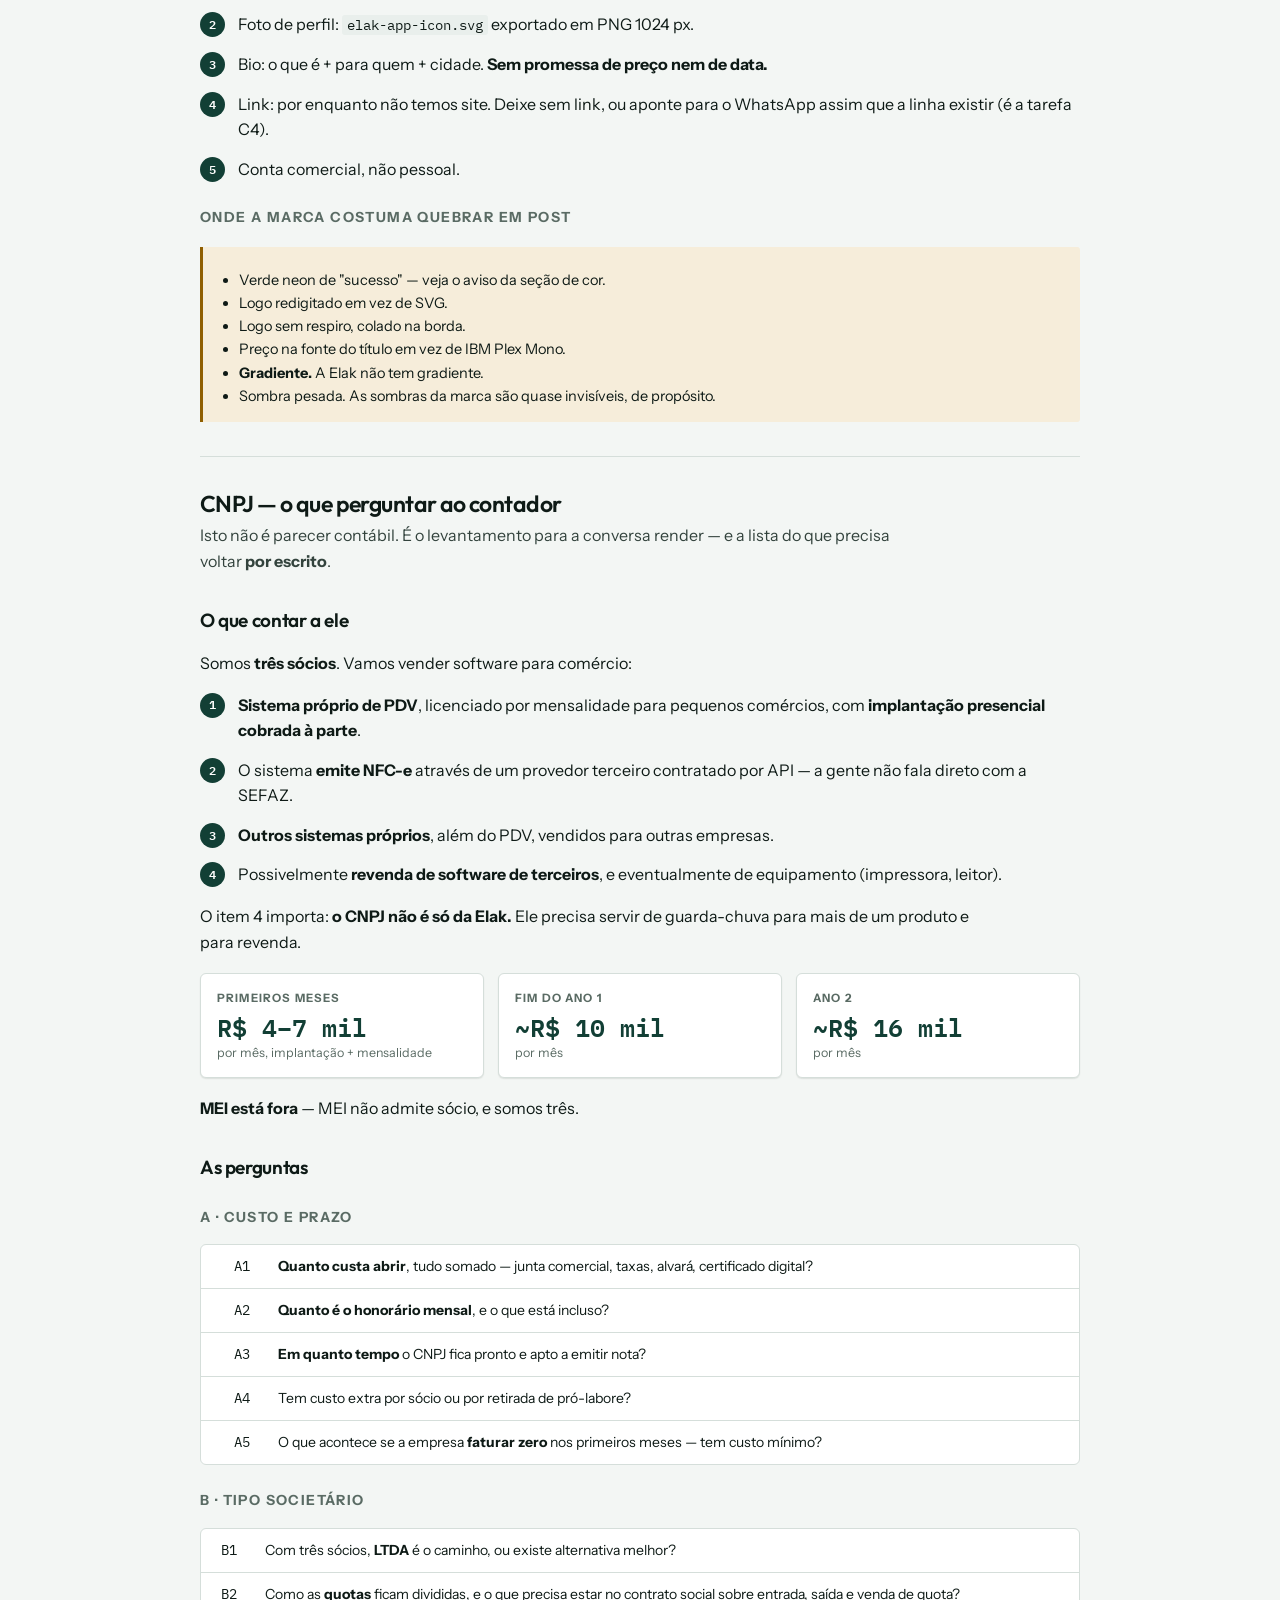
==== commit c79ad2e2: "feat: seis achados corrigidos e a pergunta que trava o fiscal" ====
--- a/index.html
+++ b/index.html
@@ -437,6 +437,20 @@
       de alguém.</p>
   </div>
 
+  <div class="aviso azul">
+    <strong>Nova — a pergunta que trava o fiscal, e que não é código</strong>
+    <p>Ligar a emissão de nota ao caixa parecia o próximo passo óbvio. Não é: ela esbarra numa
+      decisão que ninguém tomou.</p>
+    <p><b>Quem monta e assina a nota — a gente, ou um programa do fornecedor rodando na loja?</b></p>
+    <p>A pesquisa do projeto já fechou metade: com loja sem internet, a nota <b>tem que ser
+      gerada no computador da loja</b>. Fornecedor que só tem serviço na nuvem não resolve o
+      nosso caso. O que falta decidir é se o programa que gera é dele ou nosso.</p>
+    <p>As duas respostas mudam o código, e <b>escrever qualquer uma antes do contrato existir é
+      inventar</b>. O contrato depende do CNPJ, que é a pendência 4.</p>
+    <p>O que dava para fazer sem a resposta já foi feito: a fila fiscal estava quebrada e foi
+      consertada.</p>
+  </div>
+
   <h3>A janela de São Paulo</h3>
   <p>NFC-e é obrigatória no varejo paulista desde <b>01/01/2026</b>, e o CF-e-SAT foi vedado.
     Todo mercadinho de SP que usava SAT teve que resolver a vida em janeiro. Faz oito meses.
@@ -1056,12 +1070,61 @@
   </div>
 
   <div class="grade">
-    <div class="cart"><div class="k">Testes</div><div class="v">551</div><div class="d">19 arquivos, 0 falhas</div></div>
+    <div class="cart"><div class="k">Testes</div><div class="v">583</div><div class="d">19 arquivos, 0 falhas</div></div>
     <div class="cart"><div class="k">Tipos</div><div class="v">limpo</div><div class="d">domínio + interface, estrito</div></div>
     <div class="cart"><div class="k">Invariantes</div><div class="v">17/17</div><div class="d">schema do banco</div></div>
+    <div class="cart"><div class="k">Instalador</div><div class="v">2,2 MB</div><div class="d">gerado e assinável</div></div>
     <div class="cart"><div class="k">Código</div><div class="v">~9.950</div><div class="d">linhas TS + ~500 de Rust</div></div>
     <div class="cart"><div class="k">Clientes</div><div class="v">0</div><div class="d">e zero conversas registradas</div></div>
   </div>
+
+  <h3>Auditoria de segurança — 04/09</h3>
+  <p>Rodou uma auditoria completa do código contra as regras que o próprio projeto se impôs,
+    mais vulnerabilidades, LGPD e invariantes fiscais. <b>Seis achados corrigidos no mesmo dia,
+    nove ainda abertos.</b> Todos os consertos com teste escrito antes.</p>
+
+  <div class="aviso verde">
+    <strong>✓ O que foi consertado</strong>
+    <div class="rolar" style="margin-top:10px">
+      <table>
+        <thead><tr><th>O que era</th><th>Por que importava</th></tr></thead>
+        <tbody>
+          <tr><td><b>Contingência travava a fila da loja</b></td><td>Um documento emitido sem internet derrubava o processamento fiscal <b>para sempre</b> — nem as vendas normais depois dele transmitiam. É exatamente o critério de aceite do marco fiscal: <i>roteador desligado, venda fecha, cupom sai, transmite sozinho quando a rede volta.</i> Não transmitia</td></tr>
+          <tr><td><b>Venda fechada sem pagamento</b></td><td>A gravação conferia a soma dos itens e o desconto, e nunca conferia se a venda tinha sido paga. Pedido sem pagamento nenhum gravava como <b>fechada</b>. E venda fechada não muda</td></tr>
+          <tr><td><b>Nota fiscal podia sair duas vezes</b></td><td>Dois processadores podiam transmitir o mesmo documento e autorizar o mesmo número duas vezes</td></tr>
+          <tr><td><b>Fiado sem devedor</b></td><td>Fechava a dívida sem cliente: a loja registrava R$ 200 de fiado e <b>não sabia de quem era</b>. Fiado passa a ser recusado até a tela ter escolha de cliente</td></tr>
+          <tr><td><b>Centavo e milésimo somem em silêncio</b></td><td>A leitura de valor digitado passava por conta quebrada. Numa faixa que o sistema aceitava, um milésimo desaparecia sem erro nenhum</td></tr>
+          <tr><td><b>Nome de produto virando comando de impressora</b></td><td>Nome vindo de planilha de fornecedor podia acionar corte no meio da venda ou truncar o cupom. E cupom fiscal impresso errado é documento, não detalhe</td></tr>
+        </tbody>
+      </table>
+    </div>
+    <p>Suíte foi de <b>551 para 583 testes</b>.</p>
+  </div>
+
+  <div class="aviso">
+    <strong>O maior achado que continua aberto</strong>
+    <p>A fronteira entre a tela e o banco aceita <b>comando de banco solto</b>, sem restrição de
+      operação nem de tabela. Não há como explorar isso hoje — o código não tem nenhum dos
+      vetores que permitiriam, e a política de segurança da janela é fechada.</p>
+    <p>Mas é falha de <b>defesa em profundidade</b>: com essa fronteira aberta, <b>toda regra do
+      banco passa a depender de o código acima estar certo</b> — e o achado corrigido acima é a
+      prova de que ele não estava. Entra no roadmap antes da primeira loja real.</p>
+  </div>
+
+  <div class="aviso azul">
+    <strong>A revisão reverteu dois vereditos do próprio auditor</strong>
+    <p>Ele marcou como violadas as duas regras mais importantes do projeto — dinheiro em centavos
+      inteiros e quantidade em milésimos — lendo o <b>conversor de texto digitado</b> como se
+      fosse conta em ponto flutuante.</p>
+    <p>Os conversores foram testados contra a faixa inteira do produto: <b>exatos até
+      R$ 90 trilhões</b>. A ressalva real, bem menor, é que eles não limitam a quantidade de
+      dígitos que aceitam.</p>
+    <p><b>Achado de agente não entra sem ser conferido.</b> É por isso que a revisão existe.</p>
+  </div>
+
+  <p><b>Um buraco declarado:</b> a verificação de vulnerabilidade das 170 dependências
+    <b>não rodou</b> — o registro npm não respondeu em três tentativas. Não é "nada encontrado",
+    é "não verificado".</p>
 
   <h3>Marcos</h3>
   <div class="rolar">
@@ -1227,9 +1290,10 @@
   });
   conta();
 
-  // dias restantes
-  var alvo=new Date(2026,8,11,23,59,59);
-  var d=Math.ceil((alvo-new Date())/86400000);
+  // dias restantes, contados em dia de calendário (não em horas)
+  var alvo=new Date(2026,8,11);
+  var hj=new Date();hj=new Date(hj.getFullYear(),hj.getMonth(),hj.getDate());
+  var d=Math.round((alvo-hj)/86400000);
   var el=document.getElementById('dias');
   if(el)el.textContent=d>1?d+' dias':(d===1?'1 dia':(d===0?'é hoje':'passou'));
 
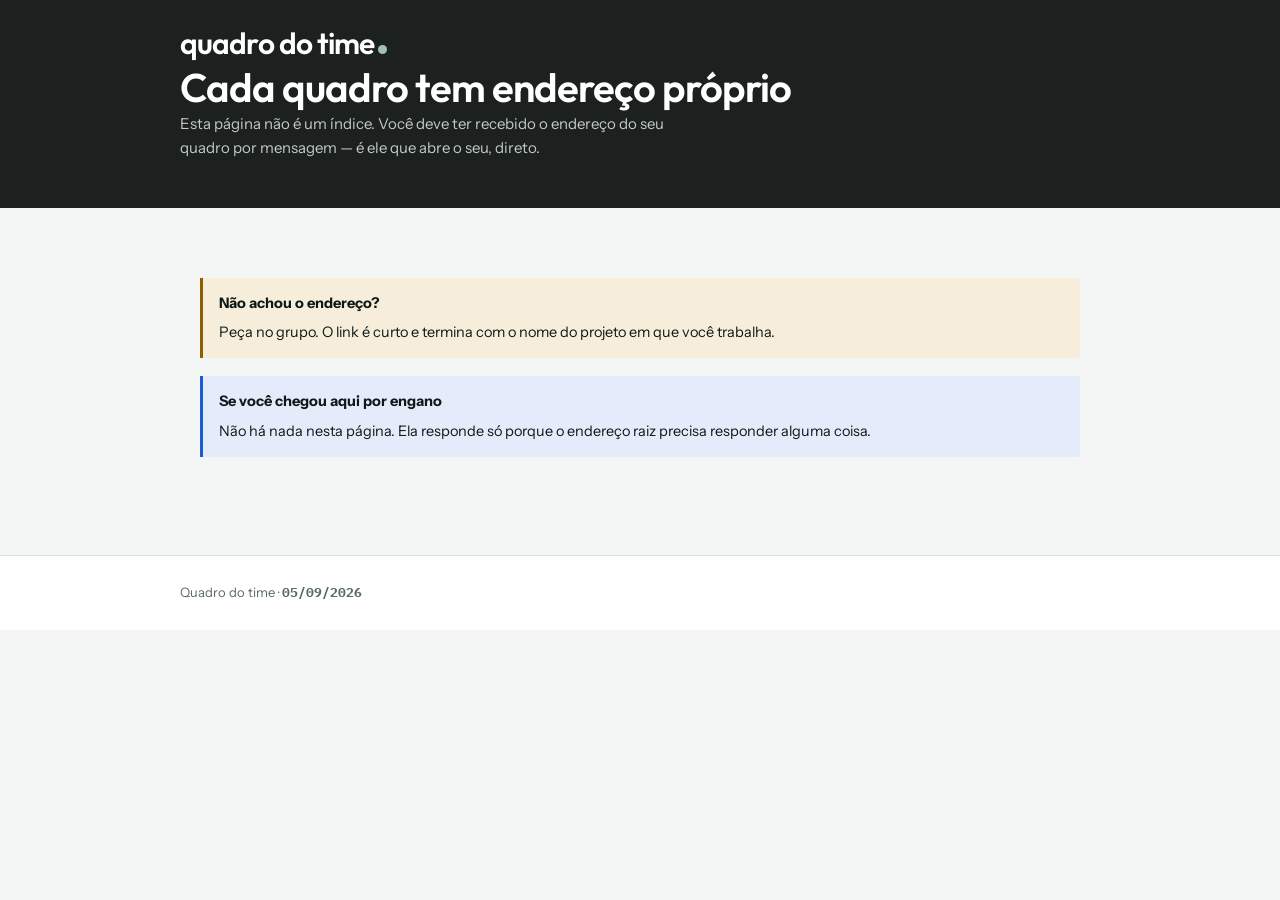
==== commit 8d6a23b3: "feat: quadro do mise, e cada projeto isolado O mise ganhou quadro proprio, escrito a partir da secao" ====
--- a/index.html
+++ b/index.html
@@ -3,1310 +3,67 @@
 <head>
 <meta charset="utf-8">
 <meta name="viewport" content="width=device-width, initial-scale=1, viewport-fit=cover">
-<title>Elak — Tarefas</title>
-<meta name="description" content="Quadro de tarefas, prazos e pendências do projeto Elak.">
-<meta name="theme-color" content="#123F35">
+<title>Quadro do time</title>
+<meta name="robots" content="noindex, nofollow">
+<meta name="theme-color" content="#1C201E">
 <link rel="preconnect" href="https://fonts.googleapis.com">
 <link rel="preconnect" href="https://fonts.gstatic.com" crossorigin>
 <link rel="stylesheet" href="https://fonts.googleapis.com/css2?family=IBM+Plex+Mono:wght@400;500;600&family=Instrument+Sans:wght@400;600;700&family=Outfit:wght@500;600&display=swap">
 <link rel="icon" href="favicon.svg" type="image/svg+xml">
+<link rel="stylesheet" href="estilo.css">
 <style>
-:root{
-  --green:#123F35; --green-900:#0A231D; --green-mid:#1A5A4A;
-  --dot:#3E9C7F; --dot-deep:#2A7A61; --dot-light:#6FD3AE; --wash:#E2EFE9;
-  --ink:#0E1A16; --ink-2:#33433D; --ink-3:#5A6B64;
-  --rule:#D5DEDA; --rule-2:#B9C6C1;
-  --surface:#fff; --surface-2:#E9EFEC; --paper:#F3F6F4;
-  --warning:#8F5E00; --warning-bg:#F6EDDA;
-  --danger:#C7301F; --danger-bg:#FAE6E3;
-  --info:#1D5BD6; --info-bg:#E4EBFA;
-  --f-display:'Outfit',system-ui,sans-serif;
-  --f-text:'Instrument Sans','Segoe UI',system-ui,sans-serif;
-  --f-data:'IBM Plex Mono',ui-monospace,monospace;
-  --r:3px; --r-lg:6px;
-  --sh1:0 1px 2px rgba(14,26,22,.06),0 1px 1px rgba(14,26,22,.04);
-  --sh2:0 4px 14px rgba(14,26,22,.08),0 1px 3px rgba(14,26,22,.05);
-  --max:920px;
-}
-*{box-sizing:border-box}
-html{-webkit-text-size-adjust:100%}
-body{
-  margin:0;background:var(--paper);color:var(--ink);
-  font-family:var(--f-text);font-size:16px;line-height:1.6;
-  -webkit-font-smoothing:antialiased;
-}
-.num{font-family:var(--f-data);font-variant-numeric:tabular-nums;font-feature-settings:"tnum"}
-
-/* ---------- topo ---------- */
-header{background:var(--green);color:#fff;padding:28px 20px 0}
-.hwrap{max-width:var(--max);margin:0 auto}
-.logo{display:flex;align-items:baseline;gap:2px;font-family:var(--f-display);
-  font-weight:600;font-size:30px;letter-spacing:-.03em;line-height:1}
-.logo b{font-weight:600}
-.logo i{width:.30em;height:.30em;border-radius:50%;background:var(--dot);
-  display:inline-block;font-style:normal;margin-left:.04em}
-.htag{font-size:12px;letter-spacing:.14em;text-transform:uppercase;
-  color:var(--dot-light);margin-top:10px;font-weight:600}
-h1{font-family:var(--f-display);font-weight:600;letter-spacing:-.025em;
-  font-size:clamp(26px,5vw,40px);line-height:1.05;margin:8px 0 4px}
-.hsub{color:#B8D6CA;margin:0 0 20px;max-width:52ch;font-size:15px}
-
-.prazo{display:flex;flex-wrap:wrap;gap:10px;margin-bottom:22px}
-.chip{background:rgba(255,255,255,.09);border:1px solid rgba(255,255,255,.16);
-  border-radius:var(--r);padding:8px 12px;font-size:13px;color:#DCEDE6}
-.chip strong{color:#fff;font-family:var(--f-data);font-variant-numeric:tabular-nums}
-
-nav{position:sticky;top:0;z-index:20;background:var(--green-900);
-  border-top:1px solid rgba(255,255,255,.10)}
-.nwrap{max-width:var(--max);margin:0 auto;display:flex;gap:2px;
-  overflow-x:auto;scrollbar-width:none;padding:0 12px}
-.nwrap::-webkit-scrollbar{display:none}
-nav a{color:#9FC2B6;text-decoration:none;padding:13px 12px;font-size:13.5px;
-  font-weight:600;white-space:nowrap;border-bottom:2px solid transparent}
-nav a:hover{color:#fff}
-nav a.on{color:#fff;border-bottom-color:var(--dot)}
-
-/* ---------- corpo ---------- */
-main{max-width:var(--max);margin:0 auto;padding:0 20px 80px}
-section{padding-top:44px;scroll-margin-top:52px}
-h2{font-family:var(--f-display);font-weight:600;letter-spacing:-.025em;
-  font-size:26px;line-height:1.15;margin:0 0 6px}
-h3{font-family:var(--f-display);font-weight:600;letter-spacing:-.02em;
-  font-size:19px;margin:30px 0 8px}
-h4{font-size:14px;letter-spacing:.1em;text-transform:uppercase;color:var(--ink-3);
-  margin:24px 0 8px;font-weight:700}
-.lead{color:var(--ink-2);margin:0 0 22px;max-width:66ch}
-p{max-width:70ch}
-a{color:var(--dot-deep)}
-hr{border:0;border-top:1px solid var(--rule);margin:34px 0}
-code{font-family:var(--f-data);font-size:.88em;background:var(--surface-2);
-  padding:1px 5px;border-radius:var(--r)}
-
-/* ---------- cartão de pessoa ---------- */
-.pessoa{background:var(--surface);border:1px solid var(--rule);border-radius:var(--r-lg);
-  box-shadow:var(--sh1);margin-bottom:20px;overflow:hidden}
-.pcab{display:flex;align-items:center;gap:12px;padding:16px 18px;
-  border-bottom:1px solid var(--rule);background:var(--surface)}
-.av{width:38px;height:38px;border-radius:50%;background:var(--green);color:#fff;
-  display:grid;place-items:center;font-family:var(--f-display);font-weight:600;
-  font-size:17px;flex:0 0 auto}
-.pnome{font-family:var(--f-display);font-weight:600;font-size:19px;letter-spacing:-.02em;line-height:1.2}
-.pfrente{font-size:12.5px;color:var(--ink-3);line-height:1.3}
-.pconta{margin-left:auto;text-align:right;font-family:var(--f-data);
-  font-variant-numeric:tabular-nums;font-size:13px;color:var(--ink-3);white-space:nowrap}
-.pconta b{color:var(--green);font-size:16px}
-
-ul.tarefas{list-style:none;margin:0;padding:0}
-ul.tarefas li{display:flex;gap:12px;padding:14px 18px;border-bottom:1px solid var(--rule)}
-ul.tarefas li:last-child{border-bottom:0}
-ul.tarefas li.ok{background:var(--wash)}
-.cx{flex:0 0 auto;margin-top:2px}
-.cx input{width:19px;height:19px;accent-color:var(--green);cursor:pointer}
-.tcorpo{flex:1;min-width:0}
-.tid{font-family:var(--f-data);font-size:11px;font-weight:600;color:var(--dot-deep);
-  letter-spacing:.06em}
-.ttit{font-weight:600;margin:1px 0 3px;line-height:1.35}
-li.ok .ttit{text-decoration:line-through;text-decoration-color:var(--rule-2)}
-.taceite{font-size:13.5px;color:var(--ink-2);line-height:1.5}
-.taceite b{color:var(--ink)}
-
-/* ---------- avisos ---------- */
-.aviso{border-left:3px solid var(--warning);background:var(--warning-bg);
-  padding:14px 16px;border-radius:0 var(--r) var(--r) 0;margin:18px 0;font-size:14.5px}
-.aviso.vermelho{border-left-color:var(--danger);background:var(--danger-bg)}
-.aviso.azul{border-left-color:var(--info);background:var(--info-bg)}
-.aviso.verde{border-left-color:var(--green);background:var(--wash)}
-.aviso strong{display:block;margin-bottom:4px}
-.aviso p{margin:6px 0 0;max-width:none}
-.aviso ul{margin:8px 0 0;padding-left:20px}
-
-/* ---------- tabela ---------- */
-.rolar{overflow-x:auto;-webkit-overflow-scrolling:touch;margin:16px 0;
-  border:1px solid var(--rule);border-radius:var(--r-lg);background:var(--surface)}
-table{border-collapse:collapse;width:100%;font-size:14px;min-width:440px}
-th{background:var(--surface-2);text-align:left;padding:10px 14px;font-size:11.5px;
-  letter-spacing:.1em;text-transform:uppercase;color:var(--ink-3);font-weight:700;
-  border-bottom:1px solid var(--rule);white-space:nowrap}
-td{padding:11px 14px;border-bottom:1px solid var(--rule);vertical-align:top;line-height:1.5}
-tr:last-child td{border-bottom:0}
-td.n,th.n{font-family:var(--f-data);font-variant-numeric:tabular-nums;text-align:right;white-space:nowrap}
-
-/* ---------- selos ---------- */
-.selo{display:inline-block;font-size:11px;font-weight:700;letter-spacing:.06em;
-  text-transform:uppercase;padding:2px 7px;border-radius:var(--r);white-space:nowrap}
-.s-ok{background:var(--wash);color:var(--green)}
-.s-and{background:var(--info-bg);color:var(--info)}
-.s-esp{background:var(--surface-2);color:var(--ink-3)}
-.s-risco{background:var(--warning-bg);color:var(--warning)}
-.s-parado{background:var(--danger-bg);color:var(--danger)}
-
-/* ---------- grade ---------- */
-.grade{display:grid;gap:14px;grid-template-columns:repeat(auto-fit,minmax(190px,1fr));margin:18px 0}
-.cart{background:var(--surface);border:1px solid var(--rule);border-radius:var(--r-lg);
-  padding:15px 16px;box-shadow:var(--sh1)}
-.cart .k{font-size:11.5px;letter-spacing:.1em;text-transform:uppercase;
-  color:var(--ink-3);font-weight:700}
-.cart .v{font-family:var(--f-data);font-variant-numeric:tabular-nums;
-  font-size:25px;font-weight:600;color:var(--green);line-height:1.15;margin-top:5px}
-.cart .d{font-size:12.5px;color:var(--ink-3);margin-top:3px;line-height:1.4}
-
-/* ---------- passos ---------- */
-ol.passos{counter-reset:p;list-style:none;padding:0;margin:16px 0}
-ol.passos li{counter-increment:p;position:relative;padding-left:38px;margin-bottom:14px}
-ol.passos li::before{content:counter(p);position:absolute;left:0;top:0;
-  width:25px;height:25px;border-radius:50%;background:var(--green);color:#fff;
-  display:grid;place-items:center;font-family:var(--f-data);font-size:12px;font-weight:600}
-
-footer{border-top:1px solid var(--rule);background:var(--surface);
-  padding:26px 20px;color:var(--ink-3);font-size:13px}
-.fwrap{max-width:var(--max);margin:0 auto;display:flex;flex-wrap:wrap;gap:12px;
-  align-items:center;justify-content:space-between}
-
-@media (prefers-color-scheme:dark){
-  :root:not([data-theme="light"]){
-    --paper:#0B1512; --surface:#111E1A; --surface-2:#16241F;
-    --ink:#E8F0EC; --ink-2:#BCCCC5; --ink-3:#8CA39A;
-    --rule:#22332D; --rule-2:#2E453D; --wash:#16302A;
-    --warning-bg:#2A2213; --danger-bg:#2E1815; --info-bg:#131F35;
-    --dot-deep:#6FD3AE;
+  /* A raiz nao lista projeto nenhum, de proposito: cada quadro tem endereco
+     proprio e quem trabalha num nao precisa saber que os outros existem.
+     Esta pagina so existe porque o endereco raiz responde de qualquer jeito --
+     melhor responder isto do que expor um indice. */
+  :root{
+    --marca:#1C201E; --marca-900:#101312; --marca-mid:#2C3230;
+    --acento:#9FC2B6; --acento-forte:#4C5F58; --acento-claro:#BFD3CB; --lavado:#E9EDEB;
+    --topo-fraco:#A8B2AE; --topo-medio:#C2CBC7; --topo-claro:#DDE3E0;
   }
-  :root:not([data-theme="light"]) .avaliar{color:var(--ink-2)}
-}
+  @media (prefers-color-scheme:dark){
+    :root:not([data-theme="light"]){
+      --paper:#0D0F0E; --surface:#141816; --surface-2:#1B211E;
+      --ink:#E8EDEA; --ink-2:#B4BFBA; --ink-3:#8A9793;
+      --rule:#232A27; --rule-2:#313A36; --lavado:#1B231F;
+      --acento-forte:#BFD3CB;
+    }
+  }
+  header{padding-bottom:28px}
+  main{padding-top:8px}
 </style>
 </head>
 <body>
 
 <header>
   <div class="hwrap">
-    <div class="logo"><b>elak</b><i></i></div>
-    <div class="htag">Quadro do time</div>
-    <h1>Ciclo de 04 a 11 de setembro</h1>
-    <p class="hsub">Três frentes, um prazo. Toda tarefa tem dono único e um critério de aceite
-      que existe ou não existe na sexta-feira.</p>
-    <div class="prazo">
-      <span class="chip">Entrega <strong>sex 11/09/2026</strong></span>
-      <span class="chip">Faltam <strong id="dias">—</strong></span>
-      <span class="chip">Concluídas <strong id="placar">—</strong></span>
-    </div>
+    <div class="logo"><b>quadro do time</b><i></i></div>
+    <h1>Cada quadro tem endereço próprio</h1>
+    <p class="hsub">Esta página não é um índice. Você deve ter recebido o endereço do seu
+      quadro por mensagem — é ele que abre o seu, direto.</p>
   </div>
-  <nav>
-    <div class="nwrap">
-      <a href="#tarefas" class="on">Tarefas</a>
-      <a href="#pendencias">Pendências</a>
-      <a href="#council">Council</a>
-      <a href="#felipe">Para o Felipe</a>
-      <a href="#cesar">Para o César</a>
-      <a href="#projeto">Projeto</a>
-      <a href="#regras">Regras</a>
-    </div>
-  </nav>
 </header>
 
 <main>
+  <section>
+    <div class="aviso">
+      <strong>Não achou o endereço?</strong>
+      <p>Peça no grupo. O link é curto e termina com o nome do projeto em que você trabalha.</p>
+    </div>
 
-<!-- ====================== TAREFAS ====================== -->
-<section id="tarefas">
-  <h2>Tarefas do ciclo</h2>
-  <p class="lead">Marque o que já fez. A marcação fica salva <b>só neste aparelho</b> — é para
-    você se organizar, não é placar compartilhado.</p>
-
-  <!-- IGOR -->
-  <div class="pessoa">
-    <div class="pcab">
-      <div class="av">I</div>
-      <div>
-        <div class="pnome">Igor</div>
-        <div class="pfrente">Produto e engenharia</div>
-      </div>
-      <div class="pconta"><b data-conta="igor">0</b>/5</div>
+    <div class="aviso azul">
+      <strong>Se você chegou aqui por engano</strong>
+      <p>Não há nada nesta página. Ela responde só porque o endereço raiz precisa responder
+        alguma coisa.</p>
     </div>
-    <ul class="tarefas" data-dono="igor">
-      <li data-id="I1">
-        <span class="cx"><input type="checkbox"></span>
-        <div class="tcorpo">
-          <div class="tid">I1</div>
-          <div class="ttit">Fechar a v2 da Elak</div>
-          <div class="taceite"><b>Aceite:</b> instalador gerado, instalado em máquina limpa e
-            abrindo. <code>pnpm run check</code> e <code>pnpm test</code> verdes.</div>
-        </div>
-      </li>
-      <li data-id="I2">
-        <span class="cx"><input type="checkbox"></span>
-        <div class="tcorpo">
-          <div class="tid">I2 · depende de hardware</div>
-          <div class="ttit">Testar impressora térmica real</div>
-          <div class="taceite"><b>Aceite:</b> cupom sai <b>em papel</b>, com acento, QR de NFC-e
-            e corte, nos dois transportes — rede (TCP 9100) e serial/VCOM. Modelo anotado.</div>
-        </div>
-      </li>
-      <li data-id="I3">
-        <span class="cx"><input type="checkbox"></span>
-        <div class="tcorpo">
-          <div class="tid">I3 · depende de hardware</div>
-          <div class="ttit">Testar leitor de código de barras real</div>
-          <div class="taceite"><b>Aceite:</b> bipe entra no caixa sem tocar no mouse, e
-            <b>etiqueta de balança de loja real</b> resolve para o item certo, com o perfil
-            correto (preço ou peso).</div>
-        </div>
-      </li>
-      <li data-id="I4" class="ok">
-        <span class="cx"><input type="checkbox" checked></span>
-        <div class="tcorpo">
-          <div class="tid">I4 · entregue 04/09</div>
-          <div class="ttit">Especificação de infraestrutura para o Felipe</div>
-          <div class="taceite">Está na aba <a href="#felipe">Para o Felipe</a>.</div>
-        </div>
-      </li>
-      <li data-id="I5" class="ok">
-        <span class="cx"><input type="checkbox" checked></span>
-        <div class="tcorpo">
-          <div class="tid">I5 · entregue 04/09</div>
-          <div class="ttit">Manual de marca e perguntas do contador para o César</div>
-          <div class="taceite">Está na aba <a href="#cesar">Para o César</a>.</div>
-        </div>
-      </li>
-    </ul>
-  </div>
-
-  <div class="aviso">
-    <strong>⚠️ Segunda 07/09 é feriado — Independência</strong>
-    <p>Transportadora não entrega e loja abre em horário atípico. Contar com o hardware
-      chegando na segunda é contar com um dia que não existe. Ou chega até <b>sábado 05/09</b>,
-      ou o prazo real é <b>terça 08/09</b> — e aí sobram 3 dias úteis para I2 e I3.</p>
-    <p><b>O que precisa estar na mesa:</b> 2 impressoras térmicas (1 de rede, 1 serial/VCOM),
-      1 leitor de código de barras, e <b>etiquetas de balança reais de duas lojas diferentes</b>.
-      As etiquetas são o item mais fácil de esquecer e o mais caro de errar: sem elas não dá
-      para confirmar se o payload da balança carrega preço ou peso — e o perfil errado lança
-      item errado em documento fiscal.</p>
-  </div>
-
-  <!-- FELIPE -->
-  <div class="pessoa">
-    <div class="pcab">
-      <div class="av">F</div>
-      <div>
-        <div class="pnome">Felipe</div>
-        <div class="pfrente">Infraestrutura e domínio</div>
-      </div>
-      <div class="pconta"><b data-conta="felipe">0</b>/4</div>
-    </div>
-    <ul class="tarefas" data-dono="felipe">
-      <li data-id="F1">
-        <span class="cx"><input type="checkbox"></span>
-        <div class="tcorpo">
-          <div class="tid">F1</div>
-          <div class="ttit">Cotar VPS</div>
-          <div class="taceite"><b>Aceite:</b> 3 orçamentos <b>por escrito</b>, cada um com preço
-            mensal em real, cidade e país do datacenter, vCPU/RAM/disco, franquia de tráfego e o
-            que acontece se passar, e se snapshot está incluso.</div>
-        </div>
-      </li>
-      <li data-id="F2">
-        <span class="cx"><input type="checkbox"></span>
-        <div class="tcorpo">
-          <div class="tid">F2</div>
-          <div class="ttit">Cotar armazenamento de objetos (S3)</div>
-          <div class="taceite"><b>Aceite:</b> preço <b>por GB armazenado</b> e <b>por GB de
-            saída</b>, com região. 100&nbsp;GB inicial. <b>É item separado da VPS</b> — não vem
-            junto e não é a mesma coisa.</div>
-        </div>
-      </li>
-      <li data-id="F3">
-        <span class="cx"><input type="checkbox"></span>
-        <div class="tcorpo">
-          <div class="tid">F3</div>
-          <div class="ttit">Levantar opções de domínio</div>
-          <div class="taceite"><b>Aceite:</b> 2 a 3 nomes disponíveis no registro.br, com preço
-            anual. <b>Não registrar ainda</b> — titularidade é decisão dos três.</div>
-        </div>
-      </li>
-      <li data-id="F4">
-        <span class="cx"><input type="checkbox"></span>
-        <div class="tcorpo">
-          <div class="tid">F4</div>
-          <div class="ttit">Cotar e-mail corporativo gerenciado</div>
-          <div class="taceite"><b>Aceite:</b> preço <b>por caixa/mês</b> de 2 opções, e se alias
-            (<code>contato@</code>, <code>suporte@</code>) é grátis. Servidor de e-mail próprio
-            está fora — o motivo está explicado na aba dele.</div>
-        </div>
-      </li>
-    </ul>
-  </div>
-
-  <!-- CÉSAR -->
-  <div class="pessoa">
-    <div class="pcab">
-      <div class="av">C</div>
-      <div>
-        <div class="pnome">César</div>
-        <div class="pfrente">Marca, marketing e formalização</div>
-      </div>
-      <div class="pconta"><b data-conta="cesar">0</b>/4</div>
-    </div>
-    <ul class="tarefas" data-dono="cesar">
-      <li data-id="C1">
-        <span class="cx"><input type="checkbox"></span>
-        <div class="tcorpo">
-          <div class="tid">C1</div>
-          <div class="ttit">Montar o Instagram</div>
-          <div class="taceite"><b>Aceite:</b> perfil comercial no ar — @ definido, foto e bio.
-            Sem promessa de preço nem de data. <b>Alinhe o @ com o Felipe antes de fixar</b>, o
-            ideal é que combine com o domínio.</div>
-        </div>
-      </li>
-      <li data-id="C2">
-        <span class="cx"><input type="checkbox"></span>
-        <div class="tcorpo">
-          <div class="tid">C2</div>
-          <div class="ttit">3 posts prontos</div>
-          <div class="taceite"><b>Aceite:</b> arte + legenda, usando <b>só</b> cor, fonte e logo
-            do manual. <b>Nenhum verde de estado</b> — veja o porquê na aba dele.</div>
-        </div>
-      </li>
-      <li data-id="C3">
-        <span class="cx"><input type="checkbox"></span>
-        <div class="tcorpo">
-          <div class="tid">C3</div>
-          <div class="ttit">Falar com o contador sobre o CNPJ</div>
-          <div class="taceite"><b>Aceite:</b> respostas <b>por escrito</b> de: custo de abertura,
-            honorário mensal, prazo, regime recomendado, <b>resposta sobre Fator R</b>, lista de
-            CNAE e lista de documentos. Perguntas prontas na aba dele.</div>
-        </div>
-      </li>
-      <li data-id="C4">
-        <span class="cx"><input type="checkbox"></span>
-        <div class="tcorpo">
-          <div class="tid">C4</div>
-          <div class="ttit">Cotar linha telefônica para lead</div>
-          <div class="taceite"><b>Aceite:</b> 2 a 3 operadoras com preço mensal, e <b>se o número
-            aceita WhatsApp Business</b>.</div>
-        </div>
-      </li>
-    </ul>
-  </div>
-
-  <div class="aviso azul">
-    <strong>Esta semana é cotação, não compra</strong>
-    <p>Cotar, comparar e recomendar é individual. <b>Assinar, pagar ou registrar em nome da
-      empresa é decisão dos três.</b> Vale para VPS, domínio, contador, linha telefônica e
-      provedor fiscal.</p>
-  </div>
-</section>
-
-<!-- ====================== PENDÊNCIAS ====================== -->
-<section id="pendencias">
-  <h2>Pendências</h2>
-  <p class="lead">Ordenadas por quanto custa deixar assim, não por dificuldade.</p>
-
-  <div class="rolar">
-    <table>
-      <thead><tr><th>#</th><th>Pendência</th><th>Grav.</th><th>Trava em</th></tr></thead>
-      <tbody>
-        <tr><td class="n">1</td><td>Portão de campo nunca executado</td><td><span class="selo s-parado">alta</span></td><td>os três</td></tr>
-        <tr><td class="n">2</td><td>Sem contrato social nem vesting</td><td><span class="selo s-parado">alta</span></td><td>os três</td></tr>
-        <tr><td class="n">3</td><td>Hardware não está na mesa</td><td><span class="selo s-risco">média</span></td><td>Igor</td></tr>
-        <tr><td class="n">4</td><td>CNPJ não existe</td><td><span class="selo s-risco">média</span></td><td>César → os três</td></tr>
-        <tr><td class="n">5</td><td>Domínio sem dono definido</td><td><span class="selo s-risco">média</span></td><td>os três</td></tr>
-        <tr><td class="n">6</td><td>Provedor fiscal não contratado</td><td><span class="selo s-esp">baixa</span></td><td>depende do 4</td></tr>
-        <tr><td class="n">7</td><td>Banco não é cifrado em repouso</td><td><span class="selo s-esp">baixa</span></td><td>Igor</td></tr>
-      </tbody>
-    </table>
-  </div>
-
-  <div class="aviso vermelho">
-    <strong>1 · O portão de campo nunca foi executado</strong>
-    <p>O plano de fundação dizia, com todas as letras: <b>3 manhãs atrás do balcão, 30 portas
-      numa rua só, corte de 2 sinais de R$&nbsp;100 por Pix — zero sinais = não escrever
-      código.</b></p>
-    <p>Escreveu-se o produto quase inteiro mesmo assim. Hoje existem <b>551 testes passando e
-      zero conversas registradas com lojista.</b></p>
-    <p>Tudo que falta no código — provedor fiscal, impressora homologada, cifra em repouso —
-      está bloqueado em dinheiro, em hardware ou em contraparte. Ou seja: <b>bloqueado em
-      demanda.</b></p>
-    <p><b>É o primeiro assunto da reunião de 11/09.</b> Decidir conscientemente: executar agora,
-      ou adiar com data e motivo escritos. O que não vale mais é esquecer.</p>
-  </div>
-
-  <div class="aviso vermelho">
-    <strong>2 · Não existe acordo entre os sócios</strong>
-    <p>Três pessoas passaram a dividir um produto que hoje é um repositório escrito por uma
-      delas. Não existe contrato social, divisão de quotas, <b>vesting</b> — o que acontece com
-      a parte de quem parar no mês 3 — nem regra de saída.</p>
-    <p><b>Hoje isso custa uma conversa.</b> No mês 14, quando existir dinheiro, custa a empresa —
-      e leva junto o CNPJ, o domínio e o contrato do provedor fiscal, que estarão todos no nome
-      de alguém.</p>
-  </div>
-
-  <div class="aviso azul">
-    <strong>Nova — a pergunta que trava o fiscal, e que não é código</strong>
-    <p>Ligar a emissão de nota ao caixa parecia o próximo passo óbvio. Não é: ela esbarra numa
-      decisão que ninguém tomou.</p>
-    <p><b>Quem monta e assina a nota — a gente, ou um programa do fornecedor rodando na loja?</b></p>
-    <p>A pesquisa do projeto já fechou metade: com loja sem internet, a nota <b>tem que ser
-      gerada no computador da loja</b>. Fornecedor que só tem serviço na nuvem não resolve o
-      nosso caso. O que falta decidir é se o programa que gera é dele ou nosso.</p>
-    <p>As duas respostas mudam o código, e <b>escrever qualquer uma antes do contrato existir é
-      inventar</b>. O contrato depende do CNPJ, que é a pendência 4.</p>
-    <p>O que dava para fazer sem a resposta já foi feito: a fila fiscal estava quebrada e foi
-      consertada.</p>
-  </div>
-
-  <h3>A janela de São Paulo</h3>
-  <p>NFC-e é obrigatória no varejo paulista desde <b>01/01/2026</b>, e o CF-e-SAT foi vedado.
-    Todo mercadinho de SP que usava SAT teve que resolver a vida em janeiro. Faz oito meses.
-    Duas leituras possíveis, e ninguém sabe qual é a verdadeira:</p>
-  <div class="rolar">
-    <table>
-      <thead><tr><th>Se…</th><th>Então</th></tr></thead>
-      <tbody>
-        <tr><td>a maioria já migrou e está satisfeita</td><td>a janela fechou, e a Elak chega no pico do custo de troca</td></tr>
-        <tr><td>muita gente migrou às pressas e mal</td><td>existe uma base <b>recém-trocada e arrependida</b>, com dor fresca — e a cunha deixa de ser "seu primeiro sistema" e passa a ser <b>resgate de migração ruim</b></td></tr>
-      </tbody>
-    </table>
-  </div>
-  <p><b>Trinta portas respondem isso em uma semana, e não exigem uma linha de código.</b></p>
-</section>
-
-<!-- ====================== COUNCIL ====================== -->
-<section id="council">
-  <h2>Council de 04/09 — seguir ou parar</h2>
-  <p class="lead">Cinco pareceres independentes, três revisores anônimos, um veredito. É o
-    terceiro council do projeto — os dois primeiros decidiram posicionamento e arquitetura.
-    Este decidiu o que fazer agora que <b>o produto funciona e não tem cliente</b>.</p>
-
-  <div class="aviso verde">
-    <strong>Veredito: continuar</strong>
-    <p>Mas a semana que vem <b>não é código, não é infraestrutura, e não é demonstração</b>.</p>
-    <p>O gargalo é <b>demanda não medida</b>, não hora de implantação. Só que <b>medir não é o
-      mesmo que vender</b>: sair com um demo que não imprime cupom queima o recurso mais escasso
-      do projeto, que é crédito numa rua pequena — local e não renovável.</p>
-    <p>Os dois se conciliam de um jeito só: <b>medir sem vender, e sem demo.</b></p>
-  </div>
-
-  <h3>As cinco decisões</h3>
-  <ol class="passos">
-    <li><b>Vesting, antes de qualquer compra em nome dos três.</b> Quatro anos, cliff de um.
-      Custa R$ 0 hoje. Sem ele, quem parar no mês 3 fica com um terço de uma empresa cujo único
-      ativo é o repositório do Igor — e a ruptura não vem no mês 3, vem no mês 14, quando existe
-      dinheiro, levando junto CNPJ, domínio e contrato do provedor fiscal. <b>É o item com a pior
-      assimetria do projeto inteiro, e o mais barato de resolver.</b></li>
-    <li><b>A medição barata — sem notebook e sem venda.</b> Uma pergunta no balcão:
-      <i>"desde janeiro, quem emite a sua nota, e quanto você paga por isso?"</i> Dez lojas, uma
-      manhã, três pessoas. Mais <b>uma ligação para um contador de bairro</b>, que responde por
-      40 lojas de uma vez e é a fonte mais barata que existe.<br>
-      <b>Corte:</b> ≥ 1/3 ainda no SAT, ou em PDV de adquirente que não opera offline → o
-      mercado existe, e o fiscal vira prioridade absoluta. Maioria migrada e satisfeita → o
-      recorte está errado.<br>
-      O corte de "2 sinais de R$ 100" fica <b>suspenso</b>: ele mede fé no Igor, não mercado, e
-      um zero seria falso negativo capaz de matar um produto que funciona.</li>
-    <li><b>Comprar uma impressora, R$ 450, de qualquer jeito.</b> É mais barato que uma rua
-      queimada, e é o que separa "demo bonito" de "cupom na mão". A segunda impressora e o PDV
-      Celeron ficam para depois. <b>Nenhuma demonstração antes de a impressora imprimir.</b></li>
-    <li><b>Manter as cotações do Felipe e do César, com caixa de tempo.</b> Custam pouco e
-      destravam o CNPJ, que é o gate real da venda. Mas <b>nenhuma compra nesta semana</b>.</li>
-    <li><b>Não vender laudo fiscal.</b> Surgiu a ideia de cobrar R$ 250 para conferir se a
-      emissão do lojista está legal. É comercialmente brilhante e juridicamente péssima:
-      assessoria fiscal sem CNPJ, sem nota, por quem não é contador, numa UF com
-      responsabilidade solidária do desenvolvedor. <b>A pergunta de graça no balcão entrega o
-      mesmo aprendizado sem o risco.</b></li>
-  </ol>
-
-  <h3>O que os cinco pareceres disseram</h3>
-  <div class="rolar">
-    <table>
-      <thead><tr><th>Voz</th><th>Tese</th></tr></thead>
-      <tbody>
-        <tr><td><b>Contrarian</b></td><td>"O portão não foi adiado — foi <b>substituído</b>." Oito meses de código não são atraso: são um argumento pré-fabricado contra o "não". No dia em que o Igor ficar atrás do balcão, ele não vai perguntar, vai demonstrar — e <b>demonstração mata descoberta</b></td></tr>
-        <tr><td><b>First Principles</b></td><td>"A Elak vende software ou vende <b>migração fiscal</b>?" A receita do primeiro ano é hora de gente, não licença. E a dor não é o balcão: <b>é uma data que já passou</b> — 01/01/2026</td></tr>
-        <tr><td><b>Expansionist</b></td><td>O ativo durável não é o caixa, é a capacidade de <b>tirar uma loja de outro sistema</b> e provar que ela pode sair da Elak também. Pergunte na porta: "quanto tempo você levou pra migrar em janeiro?"</td></tr>
-        <tr><td><b>Outsider</b><br><span style="font-size:12px;color:var(--ink-3)">dona de mercadinho</span></td><td>"Meu sistema é uma porcaria, mas <b>é a porcaria que eu conheço</b>. Você tem <b>uma</b> falha de crédito comigo, não três. Se travar com seis na fila, eu volto pro sistema velho na segunda"</td></tr>
-        <tr><td><b>Executor</b></td><td>Uma rua, quatro dias, <b>R$ 930</b>. Corte binário na sexta. E achou um erro de calendário no plano: <b>07/09 é feriado</b></td></tr>
-      </tbody>
-    </table>
-  </div>
-
-  <div class="aviso vermelho">
-    <strong>O que a dona do mercadinho disse, e vale mais que os outros quatro juntos</strong>
-    <p>Ela deu <b>os dois únicos gatilhos de compra</b> que reconhece:</p>
-    <ul>
-      <li><i>"Se o meu sistema não emitir a nota que virou obrigatória e eu ficar na
-        ilegalidade — aí eu troco chorando."</i></li>
-      <li><i>"Ou se você aparecer aqui, sem me cobrar nada, e rodar junto com o meu sistema por
-        um mês. Eu bipo nos dois. Se o seu bater e o meu não, eu te pago os mil."</i></li>
-    </ul>
-    <p><b>Os dois exigem emissão fiscal ligada e cupom em papel.</b> É por isso que bater porta
-      hoje mede simpatia, não demanda — e é por isso que a impressora vem antes.</p>
-    <p>O medo dela, na ordem: <b>ficar sem vender</b> ("se o caixa não abre às 7h eu perco o
-      movimento do pão e a rua inteira vê"), depois <b>a nota sair errada</b> ("se o fiscal bater
-      aqui, quem paga sou eu"). O preço é o terceiro. E: <i>"se você não é empresa hoje, o que
-      garante que existe daqui a dois anos? Já passei por isso. Uma vez."</i></p>
-  </div>
-
-  <h3>O que a revisão pegou</h3>
-  <div class="aviso">
-    <strong>Um erro de conta que estava no projeto desde agosto</strong>
-    <p>O documento financeiro dizia que <b>R$ 10 mil líquidos por mês</b> chegavam no mês 12.
-      Não chegavam: aquele número era <b>receita bruta</b>, e o custo do provedor fiscal nunca
-      tinha sido subtraído.</p>
-    <div class="grade" style="margin-top:12px">
-      <div class="cart"><div class="k">Mês 12 — bruto</div><div class="v">R$ 10.433</div><div class="d">era isso que o doc chamava de líquido</div></div>
-      <div class="cart"><div class="k">Mês 12 — líquido real</div><div class="v">R$ 6.845</div><div class="d">depois do provedor fiscal e do bucket</div></div>
-      <div class="cart"><div class="k">Dividido por três</div><div class="v">R$ 2.280</div><div class="d">por cabeça, antes de imposto</div></div>
-      <div class="cart"><div class="k">R$ 10 mil líquidos</div><div class="v">~mês 24</div><div class="d">não mês 12</div></div>
-    </div>
-    <p>Corrigido no documento no mesmo dia. <b>Essa linha é a razão pela qual acordo de sócios
-      não é burocracia adiável:</b> o projeto só passa de "bico dividido por três" perto do
-      segundo ano — e é entre um ponto e outro que sociedade sem contrato quebra.</p>
-  </div>
-
-  <div class="aviso azul">
-    <strong>A revisão também acusou o próprio council de viés</strong>
-    <p>Quatro dos cinco convergiram para a mesma resposta, e o revisor 2 mostrou por quê: a
-      pergunta <b>não pediu diagnóstico, entregou um</b>. Ela já dizia "o portão nunca foi
-      executado" e "zero conversas registradas" — texto copiado das próprias pendências do
-      projeto. <b>O council foi consultado com a conclusão já escrita.</b></p>
-    <p>E o título era "seguir ou parar": 5 de 5 disseram seguir, e <b>ninguém redigiu o cenário
-      de parada</b>. Fica registrado para a próxima rodada, que precisa ser enquadrada por quem
-      não escreveu as pendências.</p>
-  </div>
-
-  <h3>O que ficou em aberto para o próximo council</h3>
-  <ol class="passos">
-    <li><b>Quantos meses o Igor aguenta.</b> Nenhum documento do projeto tem esse número, e ele
-      muda toda decisão de ritmo. É a primeira coisa a escrever.</li>
-    <li><b>O cenário de parada.</b> Oito vozes, nenhuma redigiu como seria parar bem — o que se
-      faz com o código, com o que já foi gasto, e o que se aprende.</li>
-    <li><b>LGPD do piloto.</b> A única resposta "sim" que a rua dá — rodar junto com o sistema
-      antigo por um mês — exige dado real de loja e de cliente num banco <b>ainda não cifrado em
-      repouso</b>. Isso precisa de resposta <b>antes</b> de acontecer, não depois.</li>
-  </ol>
-</section>
-
-<!-- ====================== FELIPE ====================== -->
-<section id="felipe">
-  <h2>Para o Felipe — infraestrutura</h2>
-  <p class="lead">O que a gente precisa que o servidor faça, em número, para você cotar sem
-    chutar e sem comprar demais. Feito para ser lido em voz alta no telefone.</p>
-
-  <div class="aviso verde">
-    <strong>A primeira coisa a entender: o servidor é pequeno de propósito</strong>
-    <p>A Elak roda <b>no computador da loja</b>, offline, com banco local. O servidor
-      <b>não processa venda, não emite nota e não guarda o banco da loja em uso.</b></p>
-    <p>Se o fornecedor oferecer 8 vCPU e 32&nbsp;GB "porque é sistema de PDV", ele entendeu
-      errado o produto. A conta que importa é <b>armazenamento e banda</b>, não CPU.</p>
-  </div>
-
-  <h3>O que roda no servidor</h3>
-  <div class="rolar">
-    <table>
-      <thead><tr><th>Função</th><th>Na prática</th></tr></thead>
-      <tbody>
-        <tr><td><b>Guarda de backup e fiscal</b></td><td>Cada loja manda 1× por dia um arquivo cifrado do banco, mais os XML das notas. Guarda fiscal é de <b>5 anos por lei</b>. <b>Vai em object storage, não no disco da VPS</b></td></tr>
-        <tr><td><b>Servidor de atualização</b></td><td>Um manifesto e os instaladores assinados. A loja consulta, baixa e instala</td></tr>
-        <tr><td><b>Pacote de suporte</b></td><td>Quando dá problema numa loja, ela manda um pacote pequeno — log, versão, hardware. Sem dado pessoal</td></tr>
-        <tr><td><b>Site e landing</b></td><td>Estático</td></tr>
-        <tr><td><i>(depois)</i> Ativação de licença</td><td>API pequena que diz se a licença da loja está ativa</td></tr>
-      </tbody>
-    </table>
-  </div>
-
-  <h3>A VPS — especificação</h3>
-  <div class="rolar">
-    <table>
-      <thead><tr><th>Item</th><th>Mínimo</th><th>Alvo</th><th>Por quê</th></tr></thead>
-      <tbody>
-        <tr><td>vCPU</td><td class="n">2</td><td class="n"><b>2</b></td><td>Serve arquivo estático e API pequena</td></tr>
-        <tr><td>RAM</td><td class="n">2 GB</td><td class="n"><b>4 GB</b></td><td>Sobra para sistema, proxy e um banco pequeno de licença adiante</td></tr>
-        <tr><td>Disco</td><td class="n">40 GB</td><td class="n"><b>60–80 GB</b></td><td>NVMe, não HDD</td></tr>
-        <tr><td>Tráfego/mês</td><td class="n">1 TB</td><td class="n"><b>2 TB</b></td><td>Ver a conta abaixo. Franquia curta é armadilha de preço</td></tr>
-        <tr><td>Sistema</td><td>—</td><td>Ubuntu LTS ou Debian</td><td>Qualquer um dos dois serve</td></tr>
-        <tr><td>IPv4 dedicado</td><td><b>sim</b></td><td>sim</td><td>Necessário para certificado e DNS</td></tr>
-        <tr><td>Snapshot / backup</td><td><b>sim</b></td><td>sim</td><td>Item obrigatório</td></tr>
-      </tbody>
-    </table>
-  </div>
-
-  <h4>A conta do tráfego, para você discutir número</h4>
-  <p>A saída de dados é quase toda atualização baixada pelas lojas: instalador de ~20&nbsp;MB,
-    2 atualizações por mês por loja (chute alto), 40 lojas no fim do primeiro ano.</p>
-  <div class="grade">
-    <div class="cart"><div class="k">Saída por mês</div><div class="v">1,6 GB</div><div class="d">40 lojas × 20 MB × 2</div></div>
-    <div class="cart"><div class="k">Franquia de 1 TB</div><div class="v">folgada</div><div class="d">Não pague por "ilimitado" premium</div></div>
-  </div>
-  <p>Confirme apenas que a franquia <b>não vira cobrança por GB excedente sem aviso</b> — é aí
-    que a conta estoura.</p>
-
-  <h4>Região do datacenter — Brasil, de preferência São Paulo</h4>
-  <ol class="passos">
-    <li><b>LGPD.</b> A gente é <b>operadora</b> de dados de lojista e de cliente final. Dado
-      fora do país não é proibido, mas exige base legal de transferência internacional e
-      cláusula no contrato. Servidor no Brasil elimina essa discussão inteira — e é o que a
-      gente consegue explicar ao lojista em uma frase.</li>
-    <li><b>Cobrança em real.</b> Fornecedor que cobra em dólar no cartão adiciona IOF e variação
-      cambial a um custo que precisa ser previsível.</li>
-  </ol>
-  <p>Se o contato só tiver fora do Brasil, <b>traga a proposta assim mesmo</b> — mas marque
-    como "exige contrato de transferência internacional", porque isso é decisão dos três, não
-    só de preço.</p>
-
-  <h4>Referência de mercado — confirme, preço de infra muda rápido</h4>
-  <div class="rolar">
-    <table>
-      <thead><tr><th class="n">Faixa</th><th>Observação</th></tr></thead>
-      <tbody>
-        <tr><td class="n"><b>R$ 30–80/mês</b></td><td>2 vCPU / 4 GB / NVMe, datacenter em São Paulo. É onde a gente espera fechar</td></tr>
-        <tr><td class="n">~€ 4/mês</td><td>Hetzner CX22 (2 vCPU / 4 GB / 40 GB / 20 TB), Alemanha. Mais barato, mas cai na ressalva de LGPD</td></tr>
-        <tr><td class="n">&gt; R$ 150/mês</td><td>Só se vier com algo que a gente precise e não listou. Pergunte o quê</td></tr>
-      </tbody>
-    </table>
-  </div>
-
-  <h3>Armazenamento de objetos (S3) — item separado</h3>
-  <div class="aviso">
-    <strong>Não use o disco da VPS para backup</strong>
-    <p>Guarda fiscal é de 5 anos, cresce sozinha, e disco de VPS é caro por GB e não é durável
-      o bastante. O que a gente precisa é <b>armazenamento de objetos compatível com S3</b>.
-      Quase todo provedor brasileiro tem.</p>
-  </div>
-
-  <div class="rolar">
-    <table>
-      <thead><tr><th>Item</th><th>Por loja</th><th class="n">Conta</th></tr></thead>
-      <tbody>
-        <tr><td>XML de nota fiscal</td><td>~4 KB × 1.200 notas/mês</td><td class="n">~300 MB<br><span style="font-size:12px;color:var(--ink-3)">(5 anos de guarda)</span></td></tr>
-        <tr><td>Backup diário cifrado</td><td>banco ~150 MB, ~23 cópias</td><td class="n">~3,5 GB</td></tr>
-        <tr><td><b>Total por loja</b></td><td></td><td class="n"><b>~4 GB</b></td></tr>
-        <tr><td>20 lojas</td><td></td><td class="n">~80 GB</td></tr>
-        <tr><td>50 lojas</td><td></td><td class="n">~200 GB</td></tr>
-      </tbody>
-    </table>
-  </div>
-
-  <p><b>Referência:</b> o mercado brasileiro cotou entre <b>R$ 0,05 e R$ 0,25 por GB/mês</b> em
-    2026, e vários provedores nacionais <b>não cobram egress</b>, ao contrário da AWS. A
-    R$ 0,12/GB, 80&nbsp;GB custam <b>~R$ 10/mês</b> para 20 lojas — e o plano financeiro do
-    projeto reservou R$ 60 para isso. <b>Cabe com folga.</b> Se alguém cotar R$ 200/mês de
-    storage, alguma coisa está errada na proposta.</p>
-
-  <h3>Domínio</h3>
-  <div class="rolar">
-    <table>
-      <tbody>
-        <tr><td><b>Extensão</b></td><td><code>.com.br</code> como principal — é o que passa confiança para lojista brasileiro</td></tr>
-        <tr><td><b>Registrador</b></td><td><code>.com.br</code> é sempre no <b>registro.br</b>. Não existe intermediário obrigatório</td></tr>
-        <tr><td><b>Titularidade</b></td><td>O registro.br aceita CPF, e <b>quem registra vira dono</b>. Como o CNPJ ainda não existe, quem registra e em nome de quem é <b>decisão dos três</b> — não registre sozinho</td></tr>
-        <tr><td><b>DNS</b></td><td>Pode ficar no próprio registro.br, ou num DNS gerenciado gratuito. Não precisa pagar por DNS</td></tr>
-      </tbody>
-    </table>
-  </div>
-
-  <h3>E-mail corporativo — gerenciado, e isso não é negociável</h3>
-  <div class="aviso vermelho">
-    <strong>Não montar servidor de e-mail próprio na VPS</strong>
-    <ul>
-      <li><b>Entregabilidade.</b> IP novo de VPS não tem reputação. Seu e-mail cai em spam no
-        Gmail e no Outlook por meses, e você não tem como saber quando parou de cair.</li>
-      <li><b>A porta 25 costuma vir bloqueada</b> por padrão em VPS, exatamente por causa de
-        spam. Desbloquear depende do fornecedor e às vezes não rola.</li>
-      <li><b>É manutenção contínua</b> — SPF, DKIM, DMARC, listas de bloqueio, segurança.</li>
-      <li><b>O risco é assimétrico.</b> É por e-mail que chega retorno de contador, provedor
-        fiscal, SEFAZ e cliente. Perder e-mail é perder negócio; economizar R$ 20/mês não paga
-        isso.</li>
-    </ul>
-  </div>
-  <p><b>O que cotar:</b> e-mail gerenciado no nosso domínio, <b>3 caixas</b> para começar (uma
-    por sócio), mais 1 ou 2 genéricos (<code>contato@</code>, <code>suporte@</code>) — confirme
-    se genérico pode ser <b>alias sem custo</b>, porque em vários serviços é.
-    Opções para cotar: <b>Zoho Mail</b> (costuma ser a mais barata para time pequeno),
-    <b>Google Workspace</b> (mais caro, todo mundo já sabe usar), <b>Microsoft 365 Business</b>.</p>
-
-  <h3>Leve esta lista para o telefone</h3>
-  <ol class="passos">
-    <li>Onde fica o <b>datacenter</b> — cidade e país?</li>
-    <li>O preço é <b>em real</b>? Tem fidelidade ou multa de cancelamento?</li>
-    <li>O que está incluso: <b>snapshot, backup, firewall, IPv4</b>?</li>
-    <li>Qual a <b>franquia de tráfego</b>, e o que acontece se passar — corta, reduz ou cobra
-      por GB? Quanto por GB?</li>
-    <li>Tem <b>object storage compatível com S3</b>? Preço por GB armazenado e por GB de saída?</li>
-    <li>Qual o <b>SLA</b>, e como se abre chamado? Em que horário?</li>
-    <li>Dá para <b>crescer de plano sem reinstalar</b> a máquina?</li>
-    <li>Vocês têm infraestrutura própria ou <b>revendem</b>?</li>
-  </ol>
-
-  <h3>Sinais de que a proposta não serve</h3>
-  <div class="aviso">
-    <ul>
-      <li>Não tem object storage e sugere "guardar no disco da VPS mesmo".</li>
-      <li>Franquia de tráfego baixa <b>com cobrança por GB excedente</b> sem teto.</li>
-      <li>Cobra só em dólar, no cartão.</li>
-      <li>Não sabe dizer a cidade do datacenter.</li>
-      <li>Não tem snapshot nem backup do servidor.</li>
-      <li>Contrato anual obrigatório logo de cara. <b>Neste momento a gente quer mensal</b> — o
-        projeto ainda não tem cliente pagante, e barato demais preso por 12 meses sai caro.</li>
-    </ul>
-  </div>
-
-  <h3>Resumo em uma tela</h3>
-  <div class="rolar">
-    <table>
-      <thead><tr><th>Compra</th><th>Especificação</th><th class="n">Faixa esperada</th></tr></thead>
-      <tbody>
-        <tr><td><b>VPS</b></td><td>2 vCPU · 4 GB · 60–80 GB NVMe · 1–2 TB · Ubuntu/Debian · IPv4 · Brasil</td><td class="n"><b>R$ 30–80</b>/mês</td></tr>
-        <tr><td><b>Object storage</b></td><td>100 GB, região Brasil, preço de egress explícito</td><td class="n"><b>R$ 10–25</b>/mês</td></tr>
-        <tr><td><b>Domínio .com.br</b></td><td>2–3 opções disponíveis</td><td class="n"><b>R$ 40–60</b>/ano</td></tr>
-        <tr><td><b>E-mail gerenciado</b></td><td>3 caixas + alias</td><td class="n">cotar</td></tr>
-      </tbody>
-    </table>
-  </div>
-</section>
-
-<!-- ====================== CÉSAR ====================== -->
-<section id="cesar">
-  <h2>Para o César — marca e formalização</h2>
-  <p class="lead">Resumo prático do manual de marca, para você não ter que ler 16 seções antes
-    de abrir o editor. O manual continua sendo a fonte de verdade — se algo aqui divergir dele,
-    o manual vence.</p>
-
-  <h3>A marca, em uma frase</h3>
-  <p><b>Direção A · Palavra.</b> Logotipo sem símbolo, verde-caixa. A marca é a palavra
-    <code>elak</code> mais o ponto. Nada mais.</p>
-
-  <h4>As quatro regras do logo que não mudam</h4>
-  <ol class="passos">
-    <li><b>Nunca redigite o logotipo.</b> Ele não é a palavra "elak" escrita na fonte Outfit — o
-      espacejamento é ajustado e o ponto é um círculo desenhado, com diâmetro igual a duas vezes
-      a haste do <code>l</code>. <b>Use o SVG.</b></li>
-    <li><b>Nunca remova o ponto.</b> Ele é a marca tanto quanto as letras.</li>
-    <li><b>Área de respiro:</b> X de folga em todos os lados, onde X é a altura do <code>e</code>
-      minúsculo. Em espaço apertado, no mínimo 0,5&nbsp;X.</li>
-    <li><b>Tamanho mínimo:</b> 44&nbsp;px de largura em tela. Abaixo disso, use a versão
-      reduzida (<code>e.</code>).</li>
-  </ol>
-
-  <h4>Qual arquivo usar</h4>
-  <div class="rolar">
-    <table>
-      <thead><tr><th>Situação</th><th>Arquivo</th></tr></thead>
-      <tbody>
-        <tr><td>Fundo claro — padrão</td><td><code>elak-logotipo.svg</code></td></tr>
-        <tr><td>Fundo escuro</td><td><code>elak-logotipo-negativo.svg</code></td></tr>
-        <tr><td>Sobre foto, ou sobre o verde da marca</td><td><code>elak-logotipo-branco.svg</code></td></tr>
-        <tr><td>Uma cor só, impressão</td><td><code>elak-logotipo-preto.svg</code></td></tr>
-        <tr><td><b>Foto de perfil do Instagram</b></td><td><code>elak-app-icon.svg</code></td></tr>
-        <tr><td>Espaço menor que 44 px</td><td><code>elak-reduzido.svg</code></td></tr>
-      </tbody>
-    </table>
-  </div>
-  <p>Todos os SVG já vêm <b>com contornos</b> — não dependem de fonte instalada, abrem no Figma,
-    Illustrator, Inkscape ou Canva.</p>
-
-  <h3>Cor</h3>
-  <div class="rolar">
-    <table>
-      <thead><tr><th>Nome</th><th class="n">Hex</th><th>Onde usar</th></tr></thead>
-      <tbody>
-        <tr><td><b>Verde Elak</b></td><td class="n">#123F35</td><td>Logotipo, capa, texto de marca. <b>É a cor principal</b></td></tr>
-        <tr><td>Verde escuro</td><td class="n">#0A231D</td><td>Capa mais fechada, barra lateral</td></tr>
-        <tr><td><b>Ponto</b></td><td class="n">#3E9C7F</td><td>O ponto do logo e acentos. <b>Nunca em texto pequeno</b></td></tr>
-        <tr><td>Verde legível</td><td class="n">#2A7A61</td><td>Quando precisar de verde em texto ou link</td></tr>
-        <tr><td>Verde claro</td><td class="n">#6FD3AE</td><td>Acento sobre fundo escuro</td></tr>
-        <tr><td>Lavado</td><td class="n">#E2EFE9</td><td>Fundo de destaque, etiqueta, selo</td></tr>
-        <tr><td>Tinta</td><td class="n">#0E1A16</td><td>Texto principal — preto com viés verde, não preto puro</td></tr>
-        <tr><td>Corpo</td><td class="n">#33433D</td><td>Texto de corpo</td></tr>
-        <tr><td>Legenda</td><td class="n">#5A6B64</td><td>Rótulo e legenda. <b>O mais claro que ainda passa em acessibilidade</b></td></tr>
-        <tr><td>Régua</td><td class="n">#D5DEDA</td><td>Linha, borda, divisória</td></tr>
-        <tr><td>Papel</td><td class="n">#F3F6F4</td><td>Fundo geral</td></tr>
-      </tbody>
-    </table>
-  </div>
-
-  <h4>As três cores de estado</h4>
-  <div class="rolar">
-    <table>
-      <thead><tr><th>Estado</th><th class="n">Hex</th></tr></thead>
-      <tbody>
-        <tr><td>Atenção (âmbar)</td><td class="n">#8F5E00</td></tr>
-        <tr><td>Erro (vermelho)</td><td class="n">#C7301F</td></tr>
-        <tr><td>Informação (azul)</td><td class="n">#1D5BD6</td></tr>
-      </tbody>
-    </table>
-  </div>
-
-  <div class="aviso vermelho">
-    <strong>⚠️ Não existe verde de estado na Elak</strong>
-    <p>Verde é <b>a marca</b>, não é "deu certo". Se você fizer um post com um check verde neon
-      do tipo <code>#00C853</code>, quebrou a regra central da identidade — porque aí o verde
-      vira "sucesso" e deixa de ser a Elak.</p>
-    <p><b>Sucesso é o verde da marca (#123F35) mais um ícone de confirmação.</b> A cor sozinha
-      não comunica estado; o ícone comunica.</p>
-  </div>
-
-  <h3>Tipografia</h3>
-  <div class="rolar">
-    <table>
-      <thead><tr><th>Papel</th><th>Fonte</th><th>Pesos</th></tr></thead>
-      <tbody>
-        <tr><td><b>Título e marca</b></td><td>Outfit</td><td class="n">500, 600</td></tr>
-        <tr><td><b>Corpo e interface</b></td><td>Instrument Sans</td><td class="n">400, 600, 700</td></tr>
-        <tr><td><b>Número, preço, dado</b></td><td>IBM Plex Mono</td><td class="n">400, 500, 600</td></tr>
-      </tbody>
-    </table>
-  </div>
-  <p>As três estão no Google Fonts, de graça, e instalam no Figma e no Canva.</p>
-
-  <div class="aviso verde">
-    <strong>A regra do número</strong>
-    <p>Todo valor em dinheiro usa <b>IBM Plex Mono</b>, alinhado à direita, com dígito de largura
-      fixa. Não é capricho: sem isso o valor "dança" na vertical e o operador lê errado com fila
-      na frente. Vale também para post — se mostrar preço numa arte, use a Plex Mono.</p>
-  </div>
-
-  <h4>Escala e ajuste ótico</h4>
-  <div class="rolar">
-    <table>
-      <thead><tr><th class="n">Tamanho</th><th>Uso</th><th class="n">Espacejamento</th></tr></thead>
-      <tbody>
-        <tr><td class="n">44 px</td><td>Título grande</td><td class="n">−0,03 em</td></tr>
-        <tr><td class="n">30 px</td><td>Título</td><td class="n">−0,025 em</td></tr>
-        <tr><td class="n">20 / 16 px</td><td>Subtítulo / corpo</td><td class="n">normal</td></tr>
-        <tr><td class="n">12 px caixa alta</td><td>Rótulo</td><td class="n"><b>+0,14 em</b></td></tr>
-      </tbody>
-    </table>
-  </div>
-  <p>Altura de linha: <b>1,05</b> em título grande, <b>1,25</b> em subtítulo, <b>1,6</b> em corpo.</p>
-
-  <h3>Forma</h3>
-  <p><b>Canto arredondado de 3 px. Só isso.</b> A Elak não é uma marca de cantos redondos — é
-    quase reta, e isso é intencional. Ícone de linha: espessura 1,6&nbsp;px. Espaçamento sempre
-    múltiplo de 4: 4, 8, 12, 16, 24, 32, 48, 64.</p>
-
-  <h3>O que a Elak é — para escrever legenda</h3>
-  <p><b>PDV para pequeno varejo brasileiro.</b> Mercadinho, loja de bairro, comércio de rua.</p>
-  <div class="rolar">
-    <table>
-      <thead><tr><th>Ponto</th><th>Como falar</th></tr></thead>
-      <tbody>
-        <tr><td><b>Funciona sem internet</b></td><td>A venda não para quando a internet cai. O sistema fecha a venda, imprime o cupom e transmite a nota sozinho quando a rede volta</td></tr>
-        <tr><td><b>Emite NFC-e</b></td><td>Nota fiscal do consumidor, dentro da lei</td></tr>
-        <tr><td><b>Feito para teclado</b></td><td>A operadora não precisa de mouse para vender. É bipe e Enter</td></tr>
-        <tr><td><b>Instalação presencial</b></td><td>Alguém vai na loja, instala, treina e acompanha. Não é "se vira com o tutorial"</td></tr>
-        <tr><td><b>O dado do lojista é dele</b></td><td>Backup cifrado, exportação em formato aberto, sem sequestro de dado</td></tr>
-      </tbody>
-    </table>
-  </div>
-
-  <div class="aviso vermelho">
-    <strong>O que NÃO dizer, em nenhuma hipótese</strong>
-    <ul>
-      <li><b>Não prometa preço.</b> A tabela ainda está sendo fechada. Nada de "a partir de R$ X".</li>
-      <li><b>Não prometa data de lançamento.</b> Não existe data pública.</li>
-      <li><b>Não diga que emite SAT ou CF-e.</b> A Elak não emite — é decisão travada do projeto.</li>
-      <li><b>Não diga que atende o Brasil inteiro.</b> Começa por <b>São Paulo</b>, uma UF.</li>
-      <li><b>Não use logo, nome ou print de concorrente.</b> Isso é briga jurídica de graça.</li>
-      <li><b>Não invente número</b> — "reduz 40% do tempo de fila" só se alguém tiver medido.</li>
-    </ul>
-  </div>
-
-  <h3>Instagram — checklist do primeiro dia</h3>
-  <ol class="passos">
-    <li><b>@ do perfil</b> — decidir junto com Igor e Felipe, e reservar <b>antes</b> do domínio,
-      porque idealmente o @ e o domínio combinam.</li>
-    <li>Foto de perfil: <code>elak-app-icon.svg</code> exportado em PNG 1024&nbsp;px.</li>
-    <li>Bio: o que é + para quem + cidade. <b>Sem promessa de preço nem de data.</b></li>
-    <li>Link: por enquanto não temos site. Deixe sem link, ou aponte para o WhatsApp assim que a
-      linha existir (é a tarefa C4).</li>
-    <li>Conta comercial, não pessoal.</li>
-  </ol>
-
-  <h4>Onde a marca costuma quebrar em post</h4>
-  <div class="aviso">
-    <ul>
-      <li>Verde neon de "sucesso" — veja o aviso da seção de cor.</li>
-      <li>Logo redigitado em vez de SVG.</li>
-      <li>Logo sem respiro, colado na borda.</li>
-      <li>Preço na fonte do título em vez de IBM Plex Mono.</li>
-      <li><b>Gradiente.</b> A Elak não tem gradiente.</li>
-      <li>Sombra pesada. As sombras da marca são quase invisíveis, de propósito.</li>
-    </ul>
-  </div>
-
-  <hr>
-
-  <h2 style="font-size:23px">CNPJ — o que perguntar ao contador</h2>
-  <p class="lead">Isto não é parecer contábil. É o levantamento para a conversa render — e a
-    lista do que precisa voltar <b>por escrito</b>.</p>
-
-  <h3>O que contar a ele</h3>
-  <p>Somos <b>três sócios</b>. Vamos vender software para comércio:</p>
-  <ol class="passos">
-    <li><b>Sistema próprio de PDV</b>, licenciado por mensalidade para pequenos comércios, com
-      <b>implantação presencial cobrada à parte</b>.</li>
-    <li>O sistema <b>emite NFC-e</b> através de um provedor terceiro contratado por API — a
-      gente não fala direto com a SEFAZ.</li>
-    <li><b>Outros sistemas próprios</b>, além do PDV, vendidos para outras empresas.</li>
-    <li>Possivelmente <b>revenda de software de terceiros</b>, e eventualmente de equipamento
-      (impressora, leitor).</li>
-  </ol>
-  <p>O item 4 importa: <b>o CNPJ não é só da Elak.</b> Ele precisa servir de guarda-chuva para
-    mais de um produto e para revenda.</p>
-
-  <div class="grade">
-    <div class="cart"><div class="k">Primeiros meses</div><div class="v">R$ 4–7 mil</div><div class="d">por mês, implantação + mensalidade</div></div>
-    <div class="cart"><div class="k">Fim do ano 1</div><div class="v">~R$ 10 mil</div><div class="d">por mês</div></div>
-    <div class="cart"><div class="k">Ano 2</div><div class="v">~R$ 16 mil</div><div class="d">por mês</div></div>
-  </div>
-  <p><b>MEI está fora</b> — MEI não admite sócio, e somos três.</p>
-
-  <h3>As perguntas</h3>
-
-  <h4>A · Custo e prazo</h4>
-  <div class="rolar"><table><tbody>
-    <tr><td class="n">A1</td><td><b>Quanto custa abrir</b>, tudo somado — junta comercial, taxas, alvará, certificado digital?</td></tr>
-    <tr><td class="n">A2</td><td><b>Quanto é o honorário mensal</b>, e o que está incluso?</td></tr>
-    <tr><td class="n">A3</td><td><b>Em quanto tempo</b> o CNPJ fica pronto e apto a emitir nota?</td></tr>
-    <tr><td class="n">A4</td><td>Tem custo extra por sócio ou por retirada de pró-labore?</td></tr>
-    <tr><td class="n">A5</td><td>O que acontece se a empresa <b>faturar zero</b> nos primeiros meses — tem custo mínimo?</td></tr>
-  </tbody></table></div>
-
-  <h4>B · Tipo societário</h4>
-  <div class="rolar"><table><tbody>
-    <tr><td class="n">B1</td><td>Com três sócios, <b>LTDA</b> é o caminho, ou existe alternativa melhor?</td></tr>
-    <tr><td class="n">B2</td><td>Como as <b>quotas</b> ficam divididas, e o que precisa estar no contrato social sobre entrada, saída e venda de quota?</td></tr>
-    <tr><td class="n">B3</td><td>Precisa de <b>sócio administrador</b> definido? Quantos podem ser?</td></tr>
-    <tr><td class="n">B4</td><td>O <b>endereço</b> pode ser residencial de um dos sócios?</td></tr>
-  </tbody></table></div>
-
-  <h4>C · Regime tributário — a pergunta mais cara</h4>
-  <div class="rolar"><table><tbody>
-    <tr><td class="n">C1</td><td><b>Simples Nacional, Lucro Presumido ou Lucro Real</b> para o nosso perfil?</td></tr>
-    <tr><td class="n">C2</td><td>Dentro do Simples, a gente cai no <b>Anexo III ou no Anexo V</b>?</td></tr>
-    <tr><td class="n">C3</td><td><b>E o Fator R?</b> Atividade de software vai para o Anexo V, mas se a folha passar de 28% do faturamento a tributação migra para o Anexo III, bem mais barato. <b>Vale estruturar o pró-labore para atingir isso?</b> Quanto muda, em real?</td></tr>
-    <tr><td class="n">C4</td><td><b>Mensalidade de licença e serviço de implantação</b> têm o mesmo enquadramento, ou são coisas distintas na nota?</td></tr>
-    <tr><td class="n">C5</td><td>Qual a <b>alíquota efetiva</b> estimada no primeiro ano?</td></tr>
-  </tbody></table></div>
-
-  <div class="aviso">
-    <strong>C3 é a pergunta que mais muda dinheiro</strong>
-    <p>Se ele não souber responder o que é <b>Fator R</b> sem consultar, considere procurar
-      outro contador.</p>
-  </div>
-
-  <h4>D · CNAE — precisa cobrir mais de uma coisa</h4>
-  <div class="rolar"><table><tbody>
-    <tr><td class="n">D1</td><td>Quais <b>CNAE</b> cobrem, ao mesmo tempo: desenvolvimento de software próprio, <b>licenciamento</b>, <b>suporte e manutenção</b>, e <b>revenda de software de terceiros</b>?</td></tr>
-    <tr><td class="n">D2</td><td>Se a gente também <b>revender equipamento</b>, precisa de CNAE de comércio e de <b>Inscrição Estadual</b>? Isso muda o regime ou o custo?</td></tr>
-    <tr><td class="n">D3</td><td>Tem problema abrir com <b>vários CNAE secundários</b> desde o início, mesmo sem faturar em todos ainda?</td></tr>
-    <tr><td class="n">D4</td><td>O CNAE de <b>implantação e treinamento</b> é o mesmo do de licenciamento, ou separado?</td></tr>
-  </tbody></table></div>
-
-  <p>Para referência dele — confirme quais realmente cabem:
-    <code>62.03-1/00</code> licenciamento não customizável ·
-    <code>62.02-3/00</code> licenciamento customizável ·
-    <code>62.01-5/01</code> software sob encomenda ·
-    <code>62.09-1/00</code> suporte e manutenção em TI ·
-    <code>62.04-0/00</code> consultoria em TI ·
-    <code>47.51-2/01</code> comércio varejista de equipamentos de informática
-    <i>(só se formos revender hardware)</i>.</p>
-
-  <h4>E · Nota fiscal e imposto sobre o serviço</h4>
-  <div class="rolar"><table><tbody>
-    <tr><td class="n">E1</td><td>Qual a alíquota de <b>ISS</b> no nosso município para essas atividades?</td></tr>
-    <tr><td class="n">E2</td><td><b>Licenciamento de software é ISS, e não ICMS</b>, certo? <i>(É o que entendemos da decisão do STF de 2021 — confirme.)</i></td></tr>
-    <tr><td class="n">E3</td><td>Se revendermos <b>equipamento físico</b>, aí entra <b>ICMS</b> e precisa de Inscrição Estadual?</td></tr>
-    <tr><td class="n">E4</td><td>Cliente em <b>outro município</b> muda o ISS?</td></tr>
-    <tr><td class="n">E5</td><td>Como se emite nota de <b>mensalidade recorrente</b> sem virar trabalho manual todo mês?</td></tr>
-  </tbody></table></div>
-
-  <h4>F · Coisas que travam o roadmap</h4>
-  <div class="rolar"><table><tbody>
-    <tr><td class="n">F1</td><td>Como se tira o <b>certificado digital e-CNPJ</b>, quanto custa e quanto demora?</td></tr>
-    <tr><td class="n">F2</td><td>Precisa de <b>conta bancária PJ</b> antes de faturar? Ele indica algum banco?</td></tr>
-    <tr><td class="n">F3</td><td>Dá para receber por <b>Pix e cartão</b> no CNPJ desde o primeiro dia?</td></tr>
-    <tr><td class="n">F4</td><td><b>O que a gente faz com o que entrar antes do CNPJ existir?</b> <i>(Ex.: sinal de R$ 100 de cliente interessado — isso é real e vai acontecer.)</i></td></tr>
-    <tr><td class="n">F5</td><td>Tem obrigação <b>mensal e anual</b> que a gente precisa saber de antemão? Quais, e com que prazo?</td></tr>
-  </tbody></table></div>
-
-  <h4>G · Sobre o contador em si</h4>
-  <div class="rolar"><table><tbody>
-    <tr><td class="n">G1</td><td>Ele já atendeu <b>empresa de software</b>? Quantas?</td></tr>
-    <tr><td class="n">G2</td><td>Ele conhece <b>Fator R</b> e já estruturou pró-labore para isso?</td></tr>
-    <tr><td class="n">G3</td><td>É online ou presencial? Como a gente manda documento?</td></tr>
-    <tr><td class="n">G4</td><td>Qual o <b>tempo de resposta</b> quando a gente tem dúvida urgente?</td></tr>
-    <tr><td class="n">G5</td><td>Se a gente sair, ele <b>entrega os arquivos</b> sem burocracia?</td></tr>
-  </tbody></table></div>
-
-  <h3>O que trazer de volta</h3>
-  <ol class="passos">
-    <li><b>Custo de abertura</b>, em real, tudo somado.</li>
-    <li><b>Honorário mensal</b>, em real, e o que está incluso.</li>
-    <li><b>Prazo</b> até o CNPJ estar apto a emitir nota.</li>
-    <li><b>Regime recomendado</b>, com alíquota efetiva estimada, e a resposta sobre Fator R.</li>
-    <li><b>Lista de CNAE</b> recomendada.</li>
-    <li><b>Lista de documentos</b> que ele precisa de cada sócio.</li>
-    <li><b>A resposta de F4</b> — o que fazer com dinheiro que entra antes do CNPJ.</li>
-  </ol>
-  <p><b>Se der, cote com dois contadores.</b> A diferença de honorário costuma ser grande, e a
-    resposta sobre Fator R separa quem entende de software de quem não entende.</p>
-
-  <div class="aviso azul">
-    <strong>O que o CNPJ destrava</strong>
-    <p>Ele não é burocracia solta. É pré-requisito do <b>contrato com o provedor fiscal</b>
-      (não se contrata API fiscal como pessoa física), do <b>contrato de licença com o lojista</b>
-      e de <b>cobrar implantação e mensalidade</b> — que é a receita principal do primeiro ano.
-      Enquanto não sai, o produto pode ser <b>demonstrado</b>, mas não <b>vendido</b>.</p>
-  </div>
-</section>
-
-<!-- ====================== PROJETO ====================== -->
-<section id="projeto">
-  <h2>Estado do projeto</h2>
-  <p class="lead">Verificado em 04/09/2026, rodando o projeto — não estimado.</p>
-
-  <div class="aviso verde">
-    <strong>Em uma frase</strong>
-    <p><b>O produto funciona e não tem cliente.</b> O caixa fecha venda de verdade dentro da
-      janela do aplicativo, com 551 testes verdes — e não existe uma única conversa registrada
-      com dono de mercadinho.</p>
-  </div>
-
-  <div class="grade">
-    <div class="cart"><div class="k">Testes</div><div class="v">583</div><div class="d">19 arquivos, 0 falhas</div></div>
-    <div class="cart"><div class="k">Tipos</div><div class="v">limpo</div><div class="d">domínio + interface, estrito</div></div>
-    <div class="cart"><div class="k">Invariantes</div><div class="v">17/17</div><div class="d">schema do banco</div></div>
-    <div class="cart"><div class="k">Instalador</div><div class="v">2,2 MB</div><div class="d">gerado e assinável</div></div>
-    <div class="cart"><div class="k">Código</div><div class="v">~9.950</div><div class="d">linhas TS + ~500 de Rust</div></div>
-    <div class="cart"><div class="k">Clientes</div><div class="v">0</div><div class="d">e zero conversas registradas</div></div>
-  </div>
-
-  <h3>Auditoria de segurança — 04/09</h3>
-  <p>Rodou uma auditoria completa do código contra as regras que o próprio projeto se impôs,
-    mais vulnerabilidades, LGPD e invariantes fiscais. <b>Seis achados corrigidos no mesmo dia,
-    nove ainda abertos.</b> Todos os consertos com teste escrito antes.</p>
-
-  <div class="aviso verde">
-    <strong>✓ O que foi consertado</strong>
-    <div class="rolar" style="margin-top:10px">
-      <table>
-        <thead><tr><th>O que era</th><th>Por que importava</th></tr></thead>
-        <tbody>
-          <tr><td><b>Contingência travava a fila da loja</b></td><td>Um documento emitido sem internet derrubava o processamento fiscal <b>para sempre</b> — nem as vendas normais depois dele transmitiam. É exatamente o critério de aceite do marco fiscal: <i>roteador desligado, venda fecha, cupom sai, transmite sozinho quando a rede volta.</i> Não transmitia</td></tr>
-          <tr><td><b>Venda fechada sem pagamento</b></td><td>A gravação conferia a soma dos itens e o desconto, e nunca conferia se a venda tinha sido paga. Pedido sem pagamento nenhum gravava como <b>fechada</b>. E venda fechada não muda</td></tr>
-          <tr><td><b>Nota fiscal podia sair duas vezes</b></td><td>Dois processadores podiam transmitir o mesmo documento e autorizar o mesmo número duas vezes</td></tr>
-          <tr><td><b>Fiado sem devedor</b></td><td>Fechava a dívida sem cliente: a loja registrava R$ 200 de fiado e <b>não sabia de quem era</b>. Fiado passa a ser recusado até a tela ter escolha de cliente</td></tr>
-          <tr><td><b>Centavo e milésimo somem em silêncio</b></td><td>A leitura de valor digitado passava por conta quebrada. Numa faixa que o sistema aceitava, um milésimo desaparecia sem erro nenhum</td></tr>
-          <tr><td><b>Nome de produto virando comando de impressora</b></td><td>Nome vindo de planilha de fornecedor podia acionar corte no meio da venda ou truncar o cupom. E cupom fiscal impresso errado é documento, não detalhe</td></tr>
-        </tbody>
-      </table>
-    </div>
-    <p>Suíte foi de <b>551 para 583 testes</b>.</p>
-  </div>
-
-  <div class="aviso">
-    <strong>O maior achado que continua aberto</strong>
-    <p>A fronteira entre a tela e o banco aceita <b>comando de banco solto</b>, sem restrição de
-      operação nem de tabela. Não há como explorar isso hoje — o código não tem nenhum dos
-      vetores que permitiriam, e a política de segurança da janela é fechada.</p>
-    <p>Mas é falha de <b>defesa em profundidade</b>: com essa fronteira aberta, <b>toda regra do
-      banco passa a depender de o código acima estar certo</b> — e o achado corrigido acima é a
-      prova de que ele não estava. Entra no roadmap antes da primeira loja real.</p>
-  </div>
-
-  <div class="aviso azul">
-    <strong>A revisão reverteu dois vereditos do próprio auditor</strong>
-    <p>Ele marcou como violadas as duas regras mais importantes do projeto — dinheiro em centavos
-      inteiros e quantidade em milésimos — lendo o <b>conversor de texto digitado</b> como se
-      fosse conta em ponto flutuante.</p>
-    <p>Os conversores foram testados contra a faixa inteira do produto: <b>exatos até
-      R$ 90 trilhões</b>. A ressalva real, bem menor, é que eles não limitam a quantidade de
-      dígitos que aceitam.</p>
-    <p><b>Achado de agente não entra sem ser conferido.</b> É por isso que a revisão existe.</p>
-  </div>
-
-  <p><b>Um buraco declarado:</b> a verificação de vulnerabilidade das 170 dependências
-    <b>não rodou</b> — o registro npm não respondeu em três tentativas. Não é "nada encontrado",
-    é "não verificado".</p>
-
-  <h3>Marcos</h3>
-  <div class="rolar">
-    <table>
-      <thead><tr><th>Marco</th><th>O que é</th><th>Estado</th></tr></thead>
-      <tbody>
-        <tr><td class="n">M0</td><td>Identidade visual</td><td><span class="selo s-ok">feito</span></td></tr>
-        <tr><td class="n">M0.5</td><td>Fundação: councils, pesquisa, PRD, schema, protótipo</td><td><span class="selo s-ok">feito</span></td></tr>
-        <tr><td class="n">M1</td><td><b>Portão de campo</b> — 3 manhãs, 30 portas, 2 sinais</td><td><span class="selo s-parado">nunca executado</span></td></tr>
-        <tr><td class="n">M2</td><td>Fundação + catálogo</td><td><span class="selo s-ok">feito</span></td></tr>
-        <tr><td class="n">M3</td><td><b>Caixa vendendo</b></td><td><span class="selo s-ok">feito</span></td></tr>
-        <tr><td class="n">M4</td><td>Fiscal — NFC-e autorizada em produção</td><td><span class="selo s-and">parcial</span></td></tr>
-        <tr><td class="n">M5</td><td>Estoque + backup + hardware homologado</td><td><span class="selo s-and">parcial</span></td></tr>
-        <tr><td class="n">M6</td><td>Atualização + implantação</td><td><span class="selo s-esp">não começado</span></td></tr>
-        <tr><td class="n">M7</td><td><b>Primeiro pagante</b></td><td><span class="selo s-esp">não começado</span></td></tr>
-      </tbody>
-    </table>
-  </div>
-  <p><b>A ordem foi quebrada.</b> M2, M3 e parte do M5 foram entregues passando por cima do M1,
-    que era o portão que decidia se valia escrever código.</p>
-
-  <h3>O que o produto já faz</h3>
-  <div class="rolar">
-    <table>
-      <tbody>
-        <tr><td><b>Bipe de leitor</b></td><td>resolve etiqueta de balança → EAN → código interno → nome, nessa ordem</td></tr>
-        <tr><td><b>Etiqueta de balança</b></td><td>perfil por loja, preço ou peso; PLU desconhecido recusa com o número na tela</td></tr>
-        <tr><td><b>Item sem código (F4)</b></td><td>entra pendente e <b>não trava a fila</b></td></tr>
-        <tr><td><b>Multiplicador (F2)</b></td><td><b>recusa multiplicar etiqueta de balança</b> — peso que ninguém pesou não vai para cupom fiscal</td></tr>
-        <tr><td><b>Desconto (F7)</b></td><td>com teto por papel e liberação do dono acima do limite</td></tr>
-        <tr><td><b>Pagamento</b></td><td>N formas na mesma venda, setas escolhem a forma, campo vazio quita o que falta, troco só em dinheiro</td></tr>
-        <tr><td><b>Turno de caixa</b></td><td>abre com fundo contado, sangria, suprimento, fecha conferindo declarado × apurado</td></tr>
-        <tr><td><b>Estoque</b></td><td>ledger append-only, saldo materializado na mesma transação, reconstrução a partir do ledger</td></tr>
-        <tr><td><b>Instalador</b></td><td>gera e instala</td></tr>
-      </tbody>
-    </table>
-  </div>
-  <p><b>Nada disso muda por acidente:</b> venda fechada não se edita, ledger não se corrige,
-    documento fiscal autorizado não regride. O banco impõe por trigger, e os 17 invariantes
-    provam isso a cada execução.</p>
-
-  <h3>O que não existe</h3>
-  <div class="rolar">
-    <table>
-      <thead><tr><th>Falta</th><th>Gravidade</th></tr></thead>
-      <tbody>
-        <tr><td><b>Emissão fiscal ligada ao caixa</b> — a venda grava e o evento entra na fila, mas ninguém chama o emissor</td><td><span class="selo s-parado">trava o M4</span></td></tr>
-        <tr><td><b>Contrato com provedor fiscal</b> — a porta existe, o provedor não foi contratado</td><td><span class="selo s-parado">trava o M4</span></td></tr>
-        <tr><td><b>Hardware homologado</b> — nenhuma impressora imprimiu papel. Os bytes estão certos contra a documentação, o que não é o mesmo que estar certo contra o equipamento</td><td><span class="selo s-parado">trava o M5</span></td></tr>
-        <tr><td><b>Serial / COM</b> — fora do código de propósito: fixar <code>COM3</code> é proibido, a descoberta certa é por VID/PID, e isso não se escreve sem o equipamento na mesa</td><td><span class="selo s-risco">média</span></td></tr>
-        <tr><td><b>Banco cifrado em repouso</b> — o backup será cifrado, mas o banco local ainda não. A LGPD pede cifra, não só backup cifrado</td><td><span class="selo s-risco">dívida aberta</span></td></tr>
-        <tr><td>Backup, atualização remota, retaguarda do dono</td><td><span class="selo s-esp">não começado</span></td></tr>
-      </tbody>
-    </table>
-  </div>
-
-  <h3>A conta</h3>
-  <div class="rolar">
-    <table>
-      <tbody>
-        <tr><td>Mensalidade</td><td class="n">R$ 149–299</td><td>por faixa de volume de notas</td></tr>
-        <tr><td>Implantação, uma vez</td><td class="n">R$ 900–1.200</td><td></td></tr>
-        <tr><td><b>Custo do provedor fiscal</b></td><td class="n"><b>R$ 73–95</b></td><td>por loja por mês — <b>50 a 64% da mensalidade de R$ 149</b></td></tr>
-        <tr><td>Concorrente mais próximo</td><td class="n">R$ 169</td><td>Nex Fiscal, com fiscal e offline</td></tr>
-        <tr><td>Teto de suporte de <b>uma</b> pessoa</td><td class="n">~121 lojas</td><td></td></tr>
-        <tr><td>Até R$ 10 mil/mês líquidos</td><td class="n">~12 meses</td><td>assumindo que <b>toda</b> loja visitada fecha</td></tr>
-      </tbody>
-    </table>
-  </div>
-  <p><b>A implantação cobrada é a receita principal do primeiro ano</b>, não receita acessória:
-    R$ 3.600/mês desde o mês 1, contra um MRR que só a ultrapassa perto do mês 8.</p>
-</section>
-
-<!-- ====================== REGRAS ====================== -->
-<section id="regras">
-  <h2>Como a gente trabalha</h2>
-
-  <h3>As frentes</h3>
-  <div class="rolar">
-    <table>
-      <thead><tr><th>Pessoa</th><th>Frente permanente</th><th>Responde por</th></tr></thead>
-      <tbody>
-        <tr><td><b>Igor</b></td><td>Produto e engenharia</td><td>Código, banco, fiscal, hardware, arquitetura, e a especificação técnica que os outros dois precisam para trabalhar</td></tr>
-        <tr><td><b>Felipe</b></td><td>Infraestrutura e domínio</td><td>VPS, hospedagem, domínio, e-mail corporativo, contatos de fornecedor de infra</td></tr>
-        <tr><td><b>César</b></td><td>Marca, marketing e formalização</td><td>Instagram, conteúdo, contador e CNPJ, linha telefônica de lead</td></tr>
-      </tbody>
-    </table>
-  </div>
-  <p>A frente é permanente; a tarefa é semanal.</p>
-
-  <h3>As cinco regras</h3>
-  <ol class="passos">
-    <li><b>Ata não se edita depois de mandada.</b> Mudou o combinado, entra ata nova.</li>
-    <li><b>Toda tarefa tem dono único e aceite verificável.</b> "Pesquisar VPS" não é tarefa;
-      "3 orçamentos com preço, região e banda, por escrito" é.</li>
-    <li><b>Prazo é data</b>, não "semana que vem".</li>
-    <li><b>Bloqueio tem nome.</b> Todo item travado diz em quem trava.</li>
-    <li><b>Igor é dependência dos outros dois.</b> Felipe não cota sem especificação; César não
-      posta sem manual. Entregar o insumo vem antes de cobrar a frente.</li>
-  </ol>
-
-  <div class="aviso azul">
-    <strong>Ninguém fecha contrato sozinho</strong>
-    <p>Cotar, comparar e recomendar é individual. <b>Assinar, pagar ou registrar em nome da
-      empresa é decisão dos três.</b> Vale para VPS, domínio, contador, linha telefônica e
-      provedor fiscal.</p>
-  </div>
-
-  <h3>O CNPJ é guarda-chuva</h3>
-  <p>Ele não é só da Elak. Vai ser usado para <b>vender mais de um produto</b> — sistemas
-    próprios vendidos para outras empresas, e também revenda de terceiros. Isso muda o que se
-    pergunta ao contador: o <b>CNAE precisa cobrir desenvolvimento, licenciamento e revenda</b>,
-    não só um deles.</p>
-
-  <h3>Reunião</h3>
-  <p>Sexta-feira, fechando o ciclo. Sai ata e sai o ciclo seguinte. <b>Primeiro assunto de
-    11/09: o portão de campo.</b></p>
-</section>
-
+  </section>
 </main>
 
 <footer>
   <div class="fwrap">
-    <div>Elak · quadro do time · atualizado em <b class="num">04/09/2026</b></div>
-    <div>Marcação de tarefa salva só neste aparelho</div>
+    <div>Quadro do time · <b class="num">05/09/2026</b></div>
   </div>
 </footer>
 
-<script>
-(function(){
-  var CHAVE='elak-tarefas-v1';
-  var salvo={};
-  try{salvo=JSON.parse(localStorage.getItem(CHAVE)||'{}')}catch(e){salvo={}}
-
-  function grava(){
-    try{localStorage.setItem(CHAVE,JSON.stringify(salvo))}catch(e){}
-  }
-
-  function conta(){
-    var feitas=0,total=0;
-    document.querySelectorAll('ul.tarefas').forEach(function(ul){
-      var dono=ul.dataset.dono,n=0,t=0;
-      ul.querySelectorAll('li').forEach(function(li){
-        t++;total++;
-        if(li.querySelector('input').checked){n++;feitas++}
-      });
-      var alvo=document.querySelector('[data-conta="'+dono+'"]');
-      if(alvo)alvo.textContent=n;
-    });
-    var p=document.getElementById('placar');
-    if(p)p.textContent=feitas+'/'+total;
-  }
-
-  document.querySelectorAll('ul.tarefas li').forEach(function(li){
-    var id=li.dataset.id,cx=li.querySelector('input');
-    if(id in salvo)cx.checked=salvo[id];
-    li.classList.toggle('ok',cx.checked);
-    cx.addEventListener('change',function(){
-      salvo[id]=cx.checked;
-      li.classList.toggle('ok',cx.checked);
-      grava();conta();
-    });
-  });
-  conta();
-
-  // dias restantes, contados em dia de calendário (não em horas)
-  var alvo=new Date(2026,8,11);
-  var hj=new Date();hj=new Date(hj.getFullYear(),hj.getMonth(),hj.getDate());
-  var d=Math.round((alvo-hj)/86400000);
-  var el=document.getElementById('dias');
-  if(el)el.textContent=d>1?d+' dias':(d===1?'1 dia':(d===0?'é hoje':'passou'));
-
-  // nav ativa
-  var links=[].slice.call(document.querySelectorAll('nav a'));
-  var secs=links.map(function(a){return document.querySelector(a.getAttribute('href'))});
-  function ativa(){
-    var y=window.scrollY+120,i=0;
-    secs.forEach(function(s,k){if(s&&s.offsetTop<=y)i=k});
-    links.forEach(function(a,k){a.classList.toggle('on',k===i)});
-  }
-  window.addEventListener('scroll',ativa,{passive:true});ativa();
-})();
-</script>
 </body>
 </html>
--- a/estilo.css
+++ b/estilo.css
@@ -0,0 +1,175 @@
+/* =============================================================================
+   Quadro do time — folha compartilhada pelas tres paginas de projeto.
+
+   A cor vem de tokens que cada pagina redefine no proprio <style>: --marca,
+   --marca-900, --acento, --acento-forte e os tres --topo-* do texto sobre a
+   barra da marca. O resto e igual em todas,
+   de proposito: o mesmo layout serve para projeto com marca fechada (Elak) e
+   para projeto que ainda nao tem nome (Gestor de Vendas, mise).
+   ============================================================================= */
+
+:root{
+  --marca:#123F35; --marca-900:#0A231D; --marca-mid:#1A5A4A;
+  --acento:#3E9C7F; --acento-forte:#2A7A61; --acento-claro:#6FD3AE; --lavado:#E2EFE9;
+  /* Texto sobre a barra da marca. Sao cor, entao cada pagina redefine junto
+     com os quatro de cima -- verde fixo aqui deixava a navegacao do mise
+     verde sobre vermelho. */
+  --topo-fraco:#9FC2B6; --topo-medio:#B8D6CA; --topo-claro:#DCEDE6;
+  --ink:#0E1A16; --ink-2:#33433D; --ink-3:#5A6B64;
+  --rule:#D5DEDA; --rule-2:#B9C6C1;
+  --surface:#fff; --surface-2:#E9EFEC; --paper:#F3F6F4;
+  --warning:#8F5E00; --warning-bg:#F6EDDA;
+  --danger:#C7301F; --danger-bg:#FAE6E3;
+  --info:#1D5BD6; --info-bg:#E4EBFA;
+  --f-display:'Outfit',system-ui,sans-serif;
+  --f-text:'Instrument Sans','Segoe UI',system-ui,sans-serif;
+  --f-data:'IBM Plex Mono',ui-monospace,monospace;
+  --r:3px; --r-lg:6px;
+  --sh1:0 1px 2px rgba(14,26,22,.06),0 1px 1px rgba(14,26,22,.04);
+  --sh2:0 4px 14px rgba(14,26,22,.08),0 1px 3px rgba(14,26,22,.05);
+  --max:920px;
+}
+*{box-sizing:border-box}
+html{-webkit-text-size-adjust:100%}
+body{
+  margin:0;background:var(--paper);color:var(--ink);
+  font-family:var(--f-text);font-size:16px;line-height:1.6;
+  -webkit-font-smoothing:antialiased;
+}
+.num{font-family:var(--f-data);font-variant-numeric:tabular-nums;font-feature-settings:"tnum"}
+
+/* ---------- topo ---------- */
+header{background:var(--marca);color:#fff;padding:28px 20px 0}
+.hwrap{max-width:var(--max);margin:0 auto}
+.logo{display:flex;align-items:baseline;gap:2px;font-family:var(--f-display);
+  font-weight:600;font-size:30px;letter-spacing:-.03em;line-height:1}
+.logo b{font-weight:600}
+.logo i{width:.30em;height:.30em;border-radius:50%;background:var(--acento);
+  display:inline-block;font-style:normal;margin-left:.04em}
+.htag{font-size:12px;letter-spacing:.14em;text-transform:uppercase;
+  color:var(--acento-claro);margin-top:10px;font-weight:600}
+h1{font-family:var(--f-display);font-weight:600;letter-spacing:-.025em;
+  font-size:clamp(26px,5vw,40px);line-height:1.05;margin:8px 0 4px}
+.hsub{color:var(--topo-medio);margin:0 0 20px;max-width:52ch;font-size:15px}
+
+.prazo{display:flex;flex-wrap:wrap;gap:10px;margin-bottom:22px}
+.chip{background:rgba(255,255,255,.09);border:1px solid rgba(255,255,255,.16);
+  border-radius:var(--r);padding:8px 12px;font-size:13px;color:var(--topo-claro)}
+.chip strong{color:#fff;font-family:var(--f-data);font-variant-numeric:tabular-nums}
+
+nav{position:sticky;top:0;z-index:20;background:var(--marca-900);
+  border-top:1px solid rgba(255,255,255,.10)}
+.nwrap{max-width:var(--max);margin:0 auto;display:flex;gap:2px;
+  overflow-x:auto;scrollbar-width:none;padding:0 12px}
+.nwrap::-webkit-scrollbar{display:none}
+nav a{color:var(--topo-fraco);text-decoration:none;padding:13px 12px;font-size:13.5px;
+  font-weight:600;white-space:nowrap;border-bottom:2px solid transparent}
+nav a:hover{color:#fff}
+nav a.on{color:#fff;border-bottom-color:var(--acento)}
+
+/* ---------- corpo ---------- */
+main{max-width:var(--max);margin:0 auto;padding:0 20px 80px}
+section{padding-top:44px;scroll-margin-top:52px}
+h2{font-family:var(--f-display);font-weight:600;letter-spacing:-.025em;
+  font-size:26px;line-height:1.15;margin:0 0 6px}
+h3{font-family:var(--f-display);font-weight:600;letter-spacing:-.02em;
+  font-size:19px;margin:30px 0 8px}
+h4{font-size:14px;letter-spacing:.1em;text-transform:uppercase;color:var(--ink-3);
+  margin:24px 0 8px;font-weight:700}
+.lead{color:var(--ink-2);margin:0 0 22px;max-width:66ch}
+p{max-width:70ch}
+a{color:var(--acento-forte)}
+hr{border:0;border-top:1px solid var(--rule);margin:34px 0}
+code{font-family:var(--f-data);font-size:.88em;background:var(--surface-2);
+  padding:1px 5px;border-radius:var(--r)}
+
+/* ---------- cartão de pessoa ---------- */
+.pessoa{background:var(--surface);border:1px solid var(--rule);border-radius:var(--r-lg);
+  box-shadow:var(--sh1);margin-bottom:20px;overflow:hidden}
+.pcab{display:flex;align-items:center;gap:12px;padding:16px 18px;
+  border-bottom:1px solid var(--rule);background:var(--surface)}
+.av{width:38px;height:38px;border-radius:50%;background:var(--marca);color:#fff;
+  display:grid;place-items:center;font-family:var(--f-display);font-weight:600;
+  font-size:17px;flex:0 0 auto}
+.pnome{font-family:var(--f-display);font-weight:600;font-size:19px;letter-spacing:-.02em;line-height:1.2}
+.pfrente{font-size:12.5px;color:var(--ink-3);line-height:1.3}
+.pconta{margin-left:auto;text-align:right;font-family:var(--f-data);
+  font-variant-numeric:tabular-nums;font-size:13px;color:var(--ink-3);white-space:nowrap}
+.pconta b{color:var(--marca);font-size:16px}
+
+ul.tarefas{list-style:none;margin:0;padding:0}
+ul.tarefas li{display:flex;gap:12px;padding:14px 18px;border-bottom:1px solid var(--rule)}
+ul.tarefas li:last-child{border-bottom:0}
+ul.tarefas li.ok{background:var(--lavado)}
+.cx{flex:0 0 auto;margin-top:2px}
+.cx input{width:19px;height:19px;accent-color:var(--marca);cursor:pointer}
+.tcorpo{flex:1;min-width:0}
+.tid{font-family:var(--f-data);font-size:11px;font-weight:600;color:var(--acento-forte);
+  letter-spacing:.06em}
+.ttit{font-weight:600;margin:1px 0 3px;line-height:1.35}
+li.ok .ttit{text-decoration:line-through;text-decoration-color:var(--rule-2)}
+.taceite{font-size:13.5px;color:var(--ink-2);line-height:1.5}
+.taceite b{color:var(--ink)}
+
+/* ---------- avisos ---------- */
+.aviso{border-left:3px solid var(--warning);background:var(--warning-bg);
+  padding:14px 16px;border-radius:0 var(--r) var(--r) 0;margin:18px 0;font-size:14.5px}
+.aviso.vermelho{border-left-color:var(--danger);background:var(--danger-bg)}
+.aviso.azul{border-left-color:var(--info);background:var(--info-bg)}
+.aviso.verde{border-left-color:var(--marca);background:var(--lavado)}
+.aviso strong{display:block;margin-bottom:4px}
+.aviso p{margin:6px 0 0;max-width:none}
+.aviso ul{margin:8px 0 0;padding-left:20px}
+
+/* ---------- tabela ---------- */
+.rolar{overflow-x:auto;-webkit-overflow-scrolling:touch;margin:16px 0;
+  border:1px solid var(--rule);border-radius:var(--r-lg);background:var(--surface)}
+table{border-collapse:collapse;width:100%;font-size:14px;min-width:440px}
+th{background:var(--surface-2);text-align:left;padding:10px 14px;font-size:11.5px;
+  letter-spacing:.1em;text-transform:uppercase;color:var(--ink-3);font-weight:700;
+  border-bottom:1px solid var(--rule);white-space:nowrap}
+td{padding:11px 14px;border-bottom:1px solid var(--rule);vertical-align:top;line-height:1.5}
+tr:last-child td{border-bottom:0}
+td.n,th.n{font-family:var(--f-data);font-variant-numeric:tabular-nums;text-align:right;white-space:nowrap}
+
+/* ---------- selos ---------- */
+.selo{display:inline-block;font-size:11px;font-weight:700;letter-spacing:.06em;
+  text-transform:uppercase;padding:2px 7px;border-radius:var(--r);white-space:nowrap}
+.s-ok{background:var(--lavado);color:var(--marca)}
+.s-and{background:var(--info-bg);color:var(--info)}
+.s-esp{background:var(--surface-2);color:var(--ink-3)}
+.s-risco{background:var(--warning-bg);color:var(--warning)}
+.s-parado{background:var(--danger-bg);color:var(--danger)}
+
+/* ---------- grade ---------- */
+.grade{display:grid;gap:14px;grid-template-columns:repeat(auto-fit,minmax(190px,1fr));margin:18px 0}
+.cart{background:var(--surface);border:1px solid var(--rule);border-radius:var(--r-lg);
+  padding:15px 16px;box-shadow:var(--sh1)}
+.cart .k{font-size:11.5px;letter-spacing:.1em;text-transform:uppercase;
+  color:var(--ink-3);font-weight:700}
+.cart .v{font-family:var(--f-data);font-variant-numeric:tabular-nums;
+  font-size:25px;font-weight:600;color:var(--marca);line-height:1.15;margin-top:5px}
+.cart .d{font-size:12.5px;color:var(--ink-3);margin-top:3px;line-height:1.4}
+
+/* ---------- passos ---------- */
+ol.passos{counter-reset:p;list-style:none;padding:0;margin:16px 0}
+ol.passos li{counter-increment:p;position:relative;padding-left:38px;margin-bottom:14px}
+ol.passos li::before{content:counter(p);position:absolute;left:0;top:0;
+  width:25px;height:25px;border-radius:50%;background:var(--marca);color:#fff;
+  display:grid;place-items:center;font-family:var(--f-data);font-size:12px;font-weight:600}
+
+footer{border-top:1px solid var(--rule);background:var(--surface);
+  padding:26px 20px;color:var(--ink-3);font-size:13px}
+.fwrap{max-width:var(--max);margin:0 auto;display:flex;flex-wrap:wrap;gap:12px;
+  align-items:center;justify-content:space-between}
+
+@media (prefers-color-scheme:dark){
+  :root:not([data-theme="light"]){
+    --paper:#0B1512; --surface:#111E1A; --surface-2:#16241F;
+    --ink:#E8F0EC; --ink-2:#BCCCC5; --ink-3:#8CA39A;
+    --rule:#22332D; --rule-2:#2E453D; --lavado:#16302A;
+    --warning-bg:#2A2213; --danger-bg:#2E1815; --info-bg:#131F35;
+    --acento-forte:#6FD3AE;
+  }
+  :root:not([data-theme="light"]) .avaliar{color:var(--ink-2)}
+}
